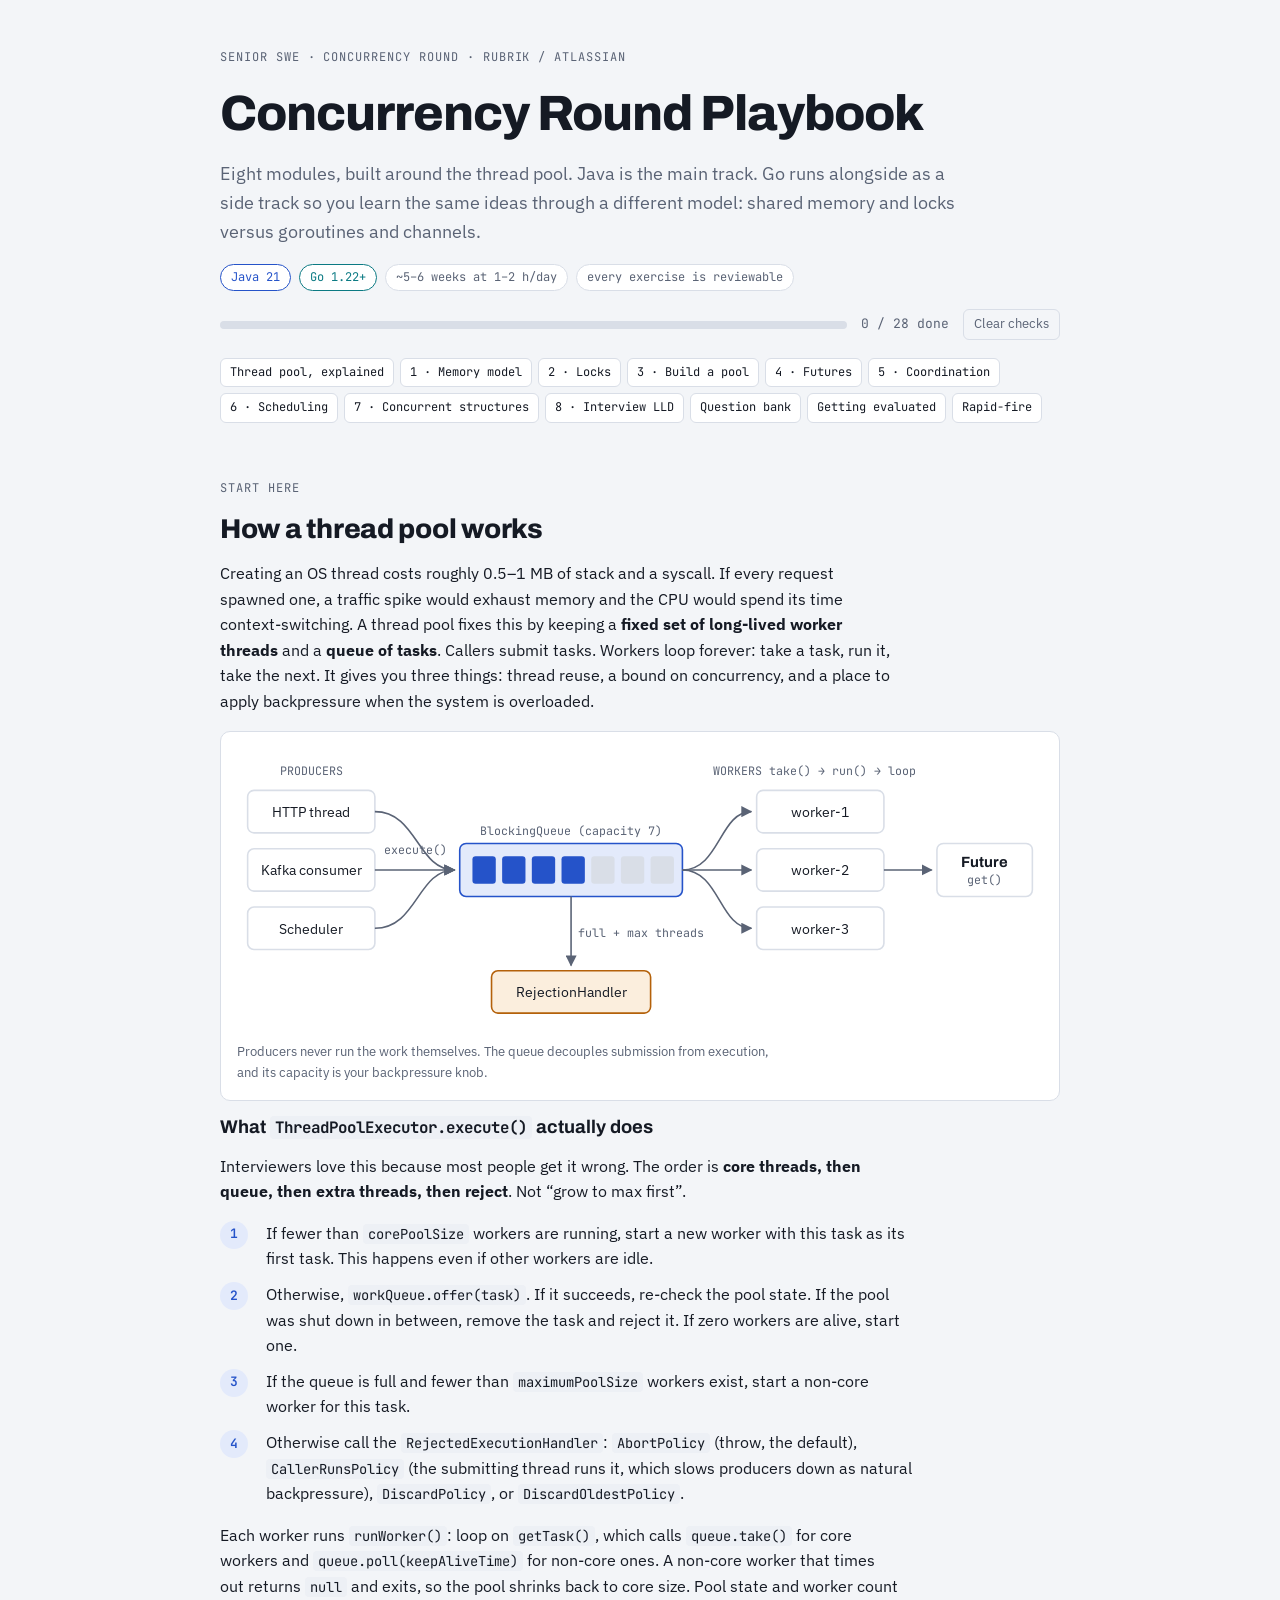
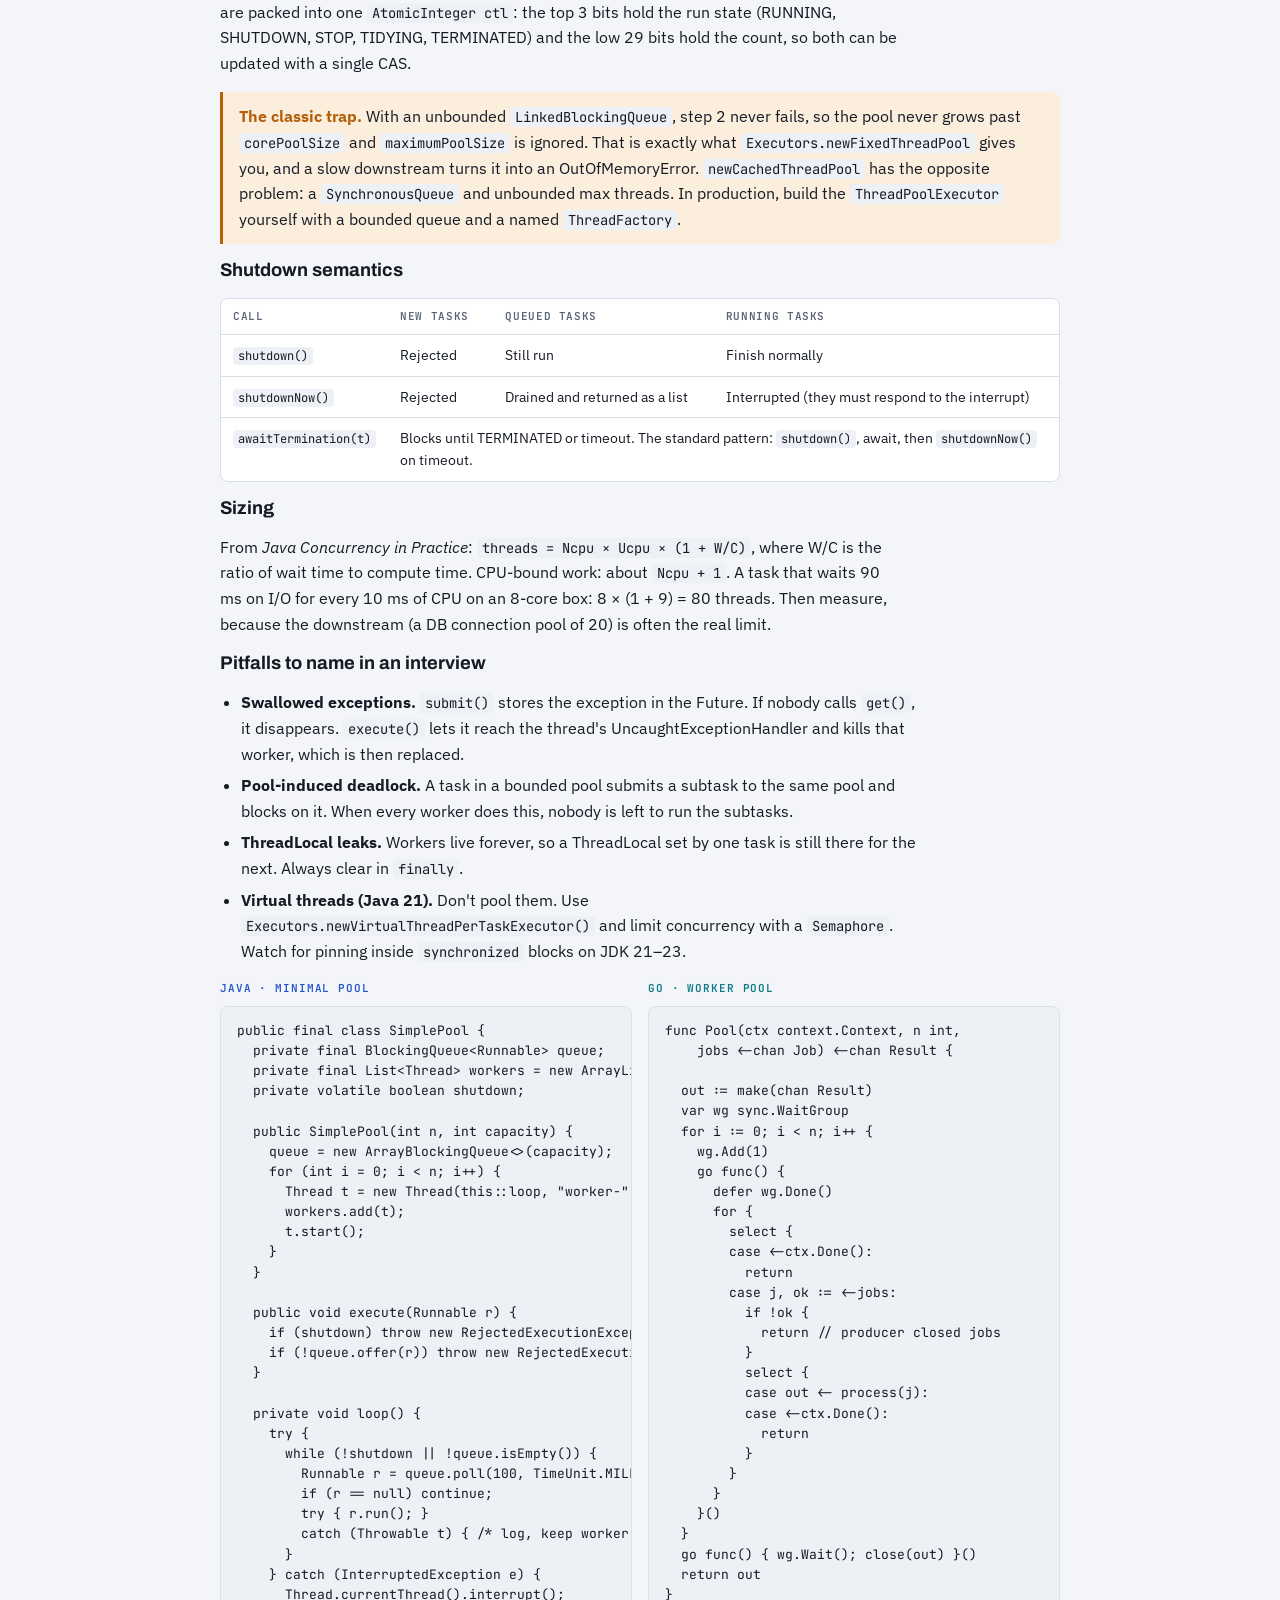
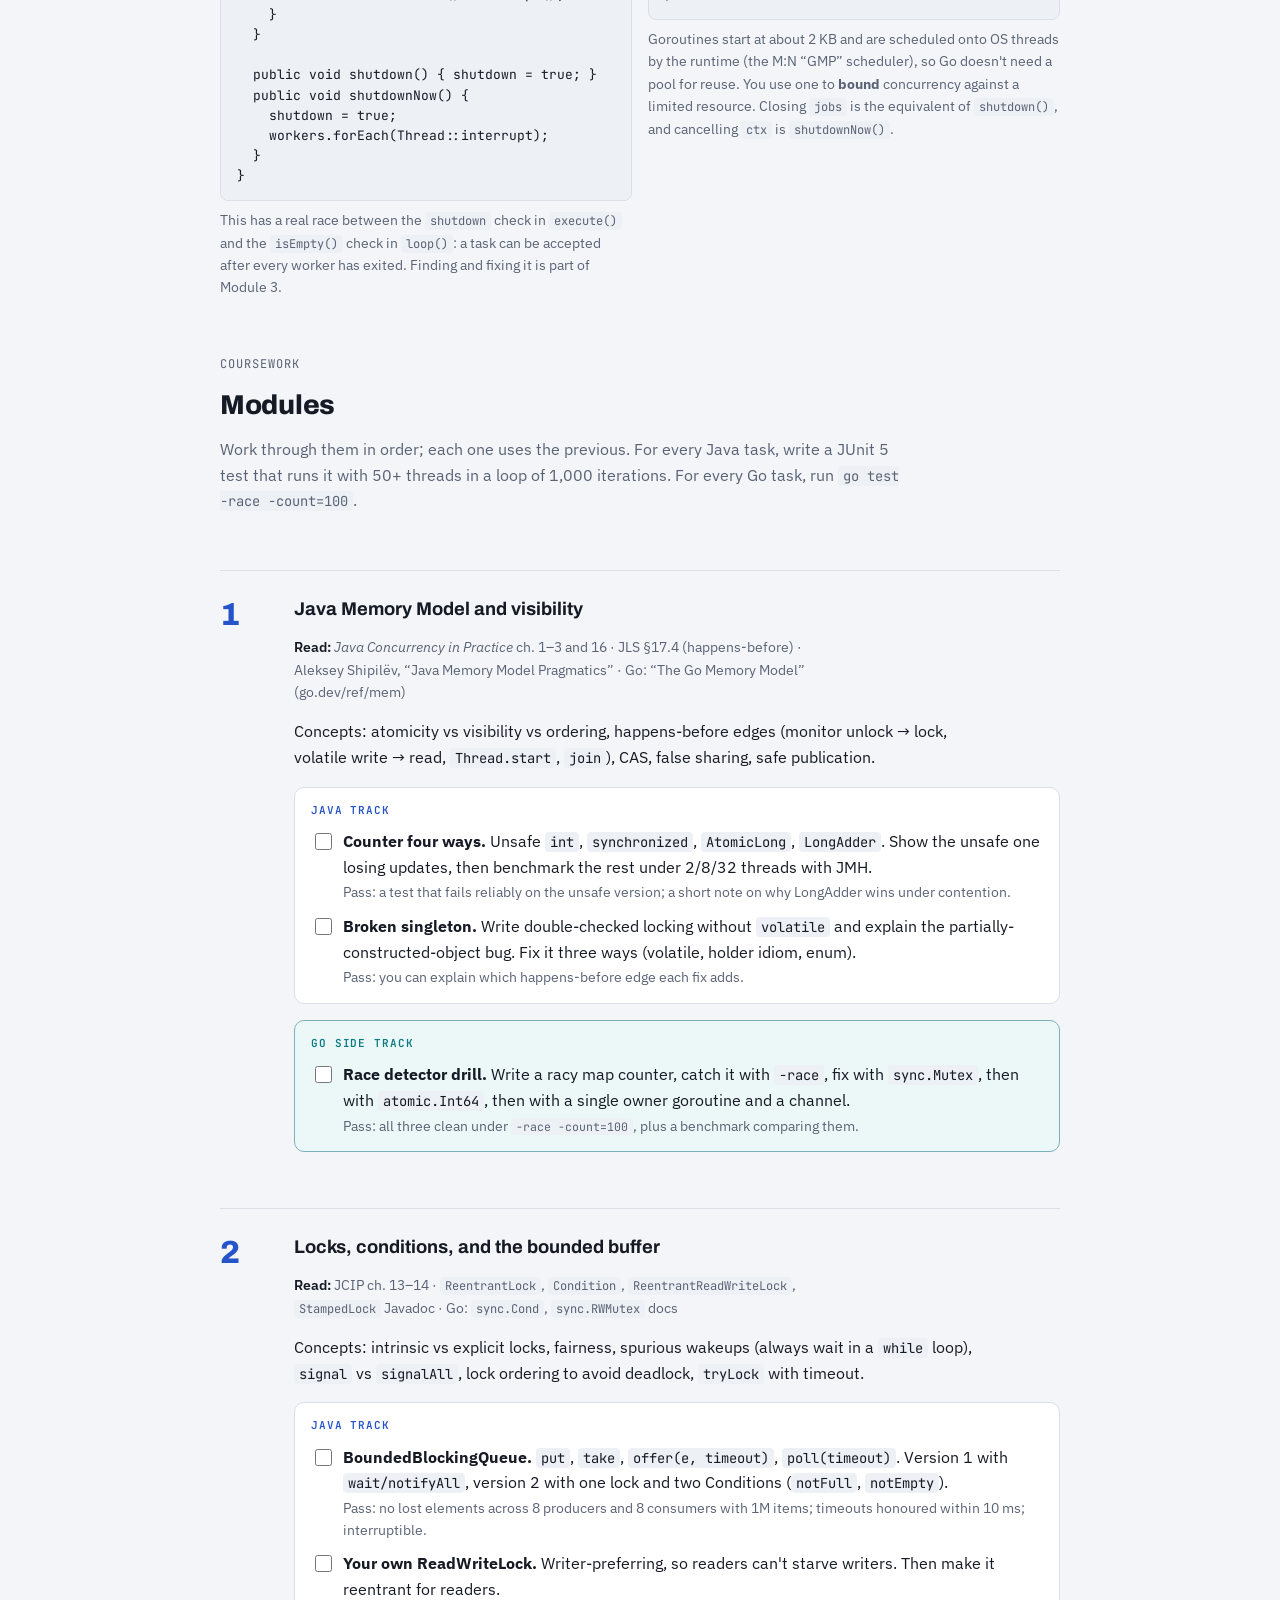
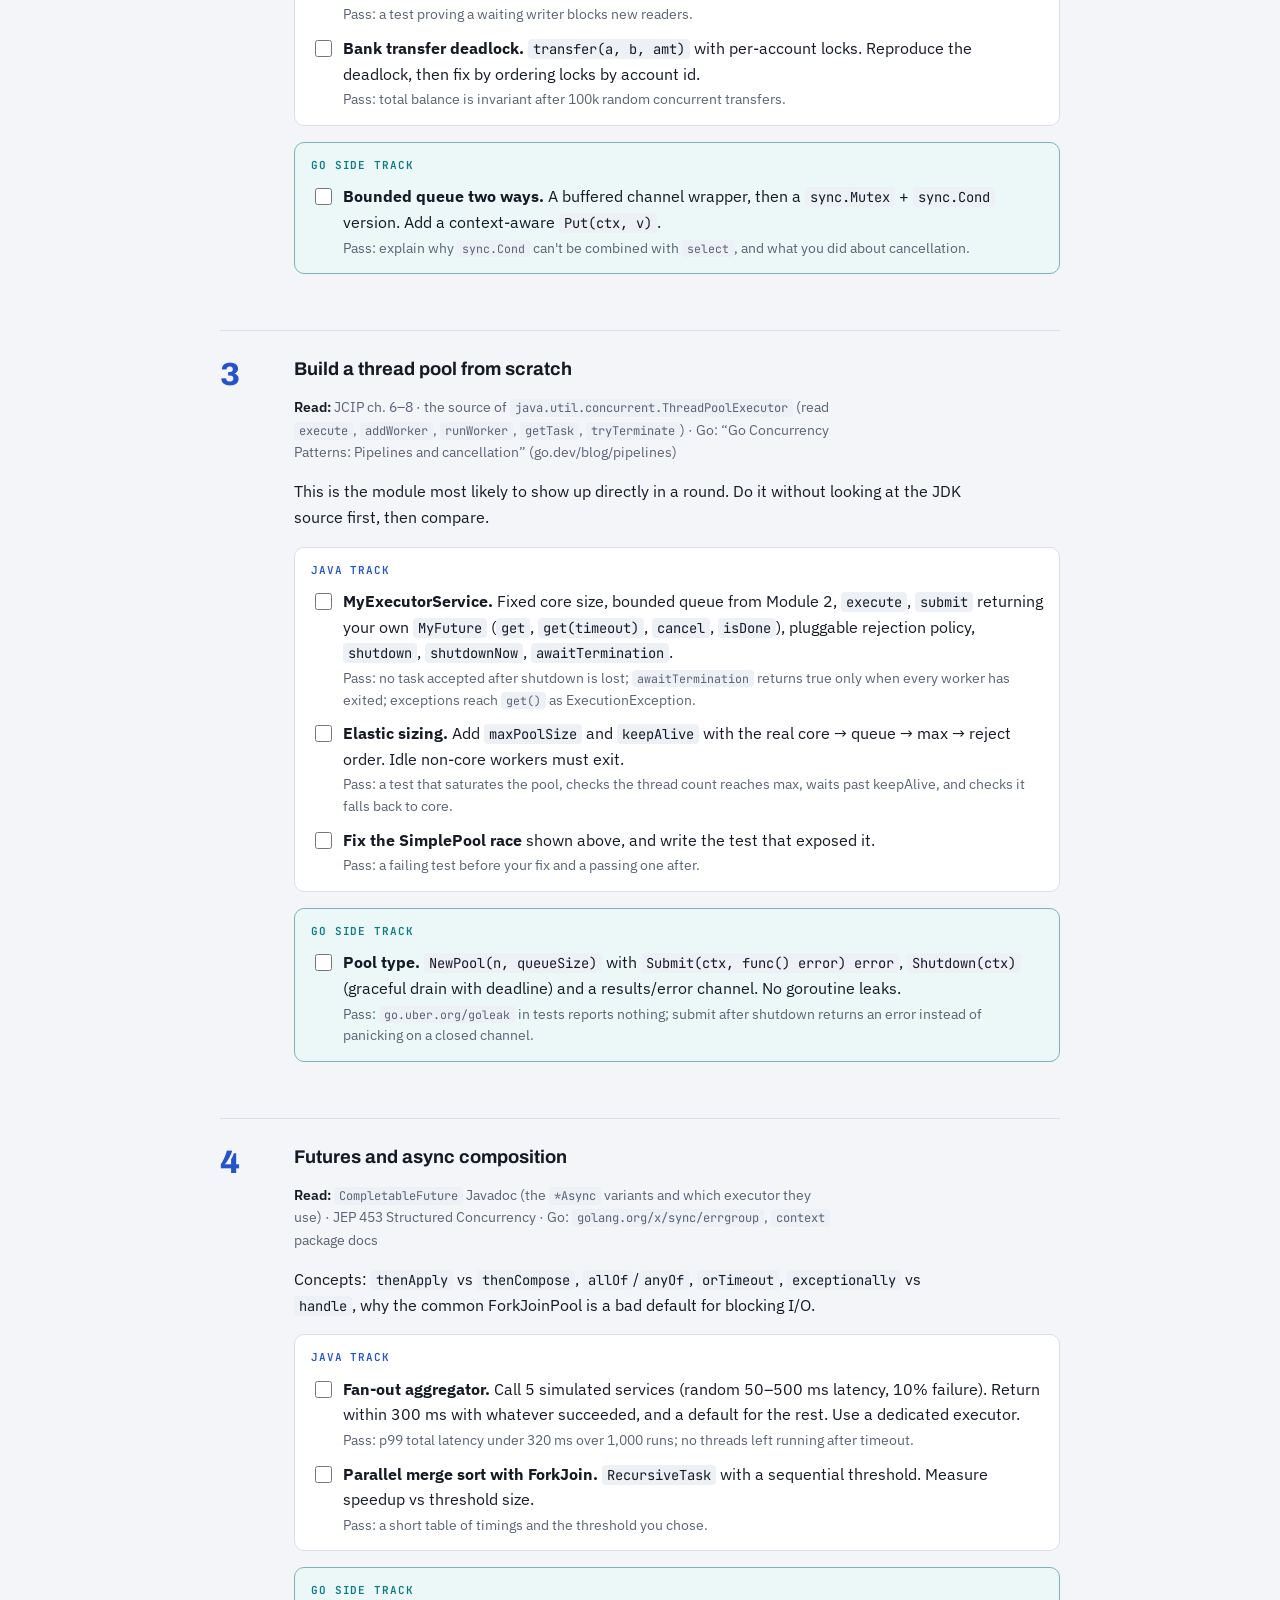
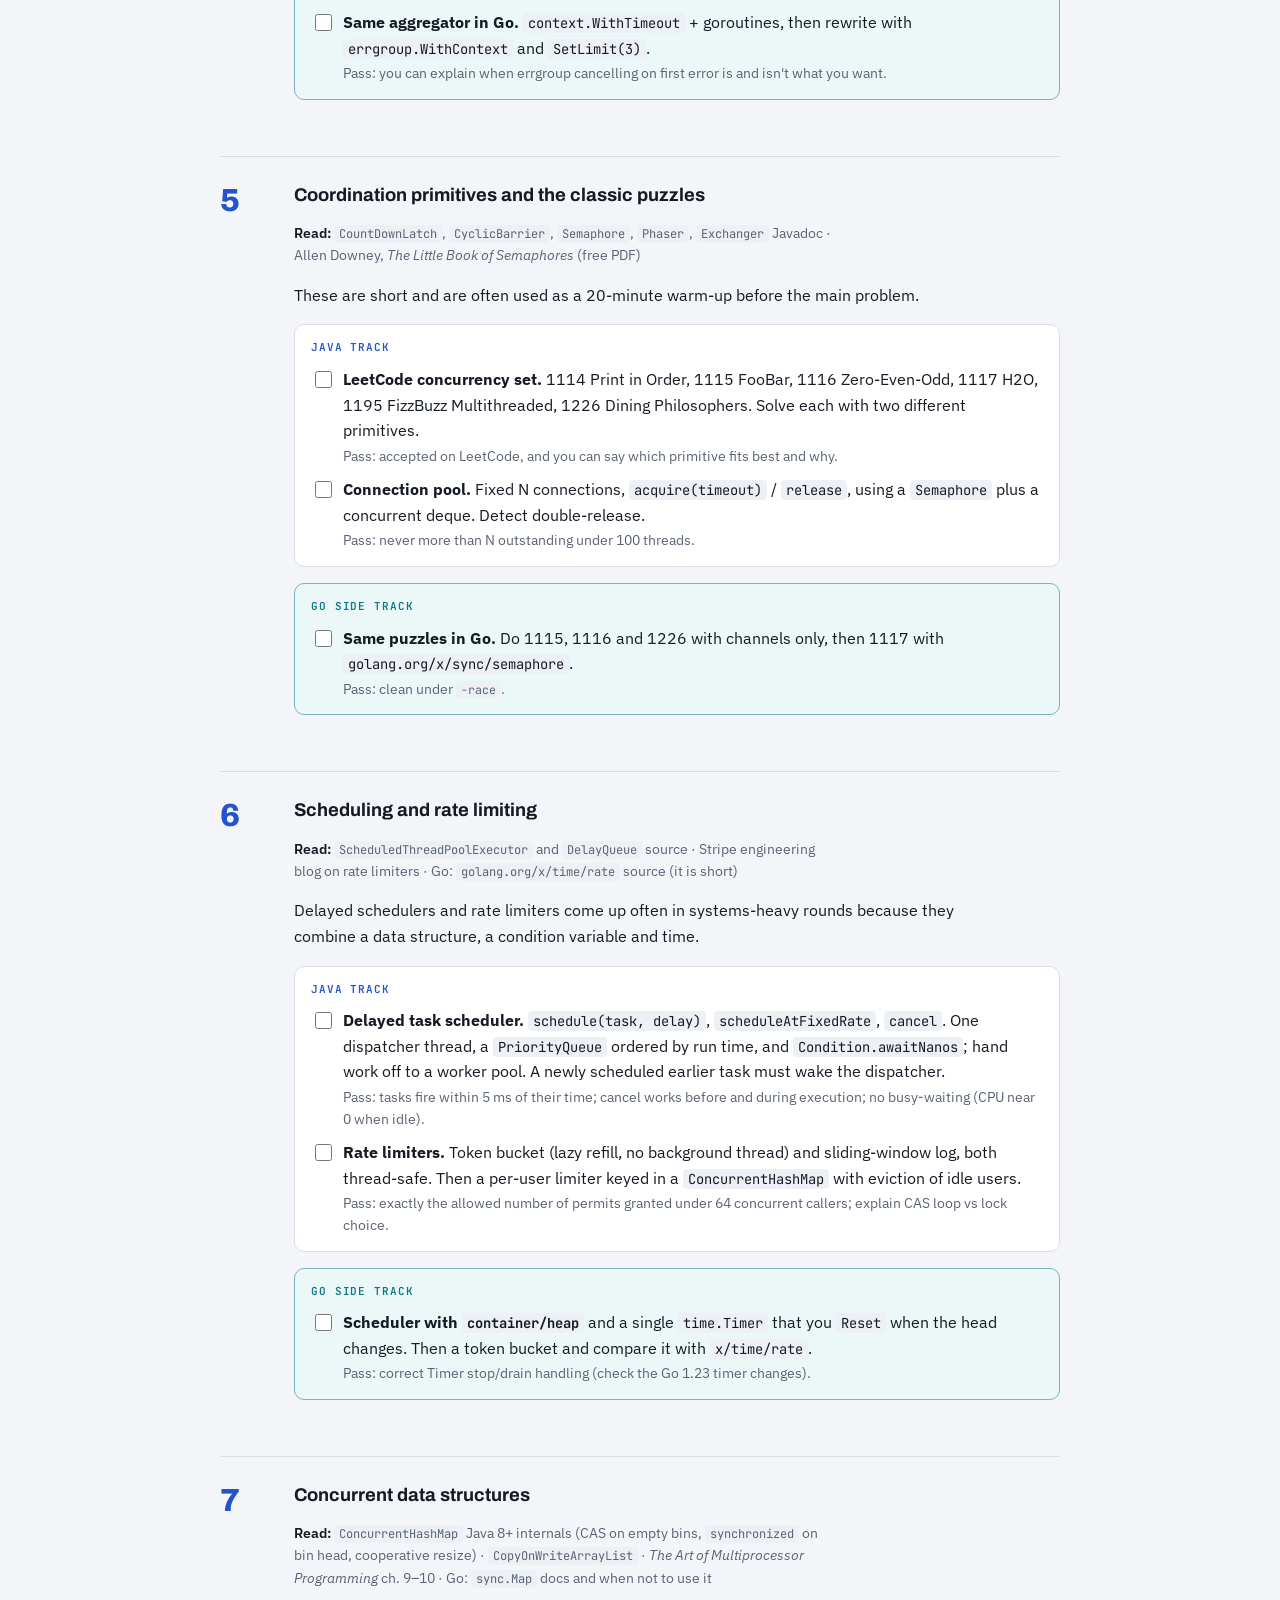
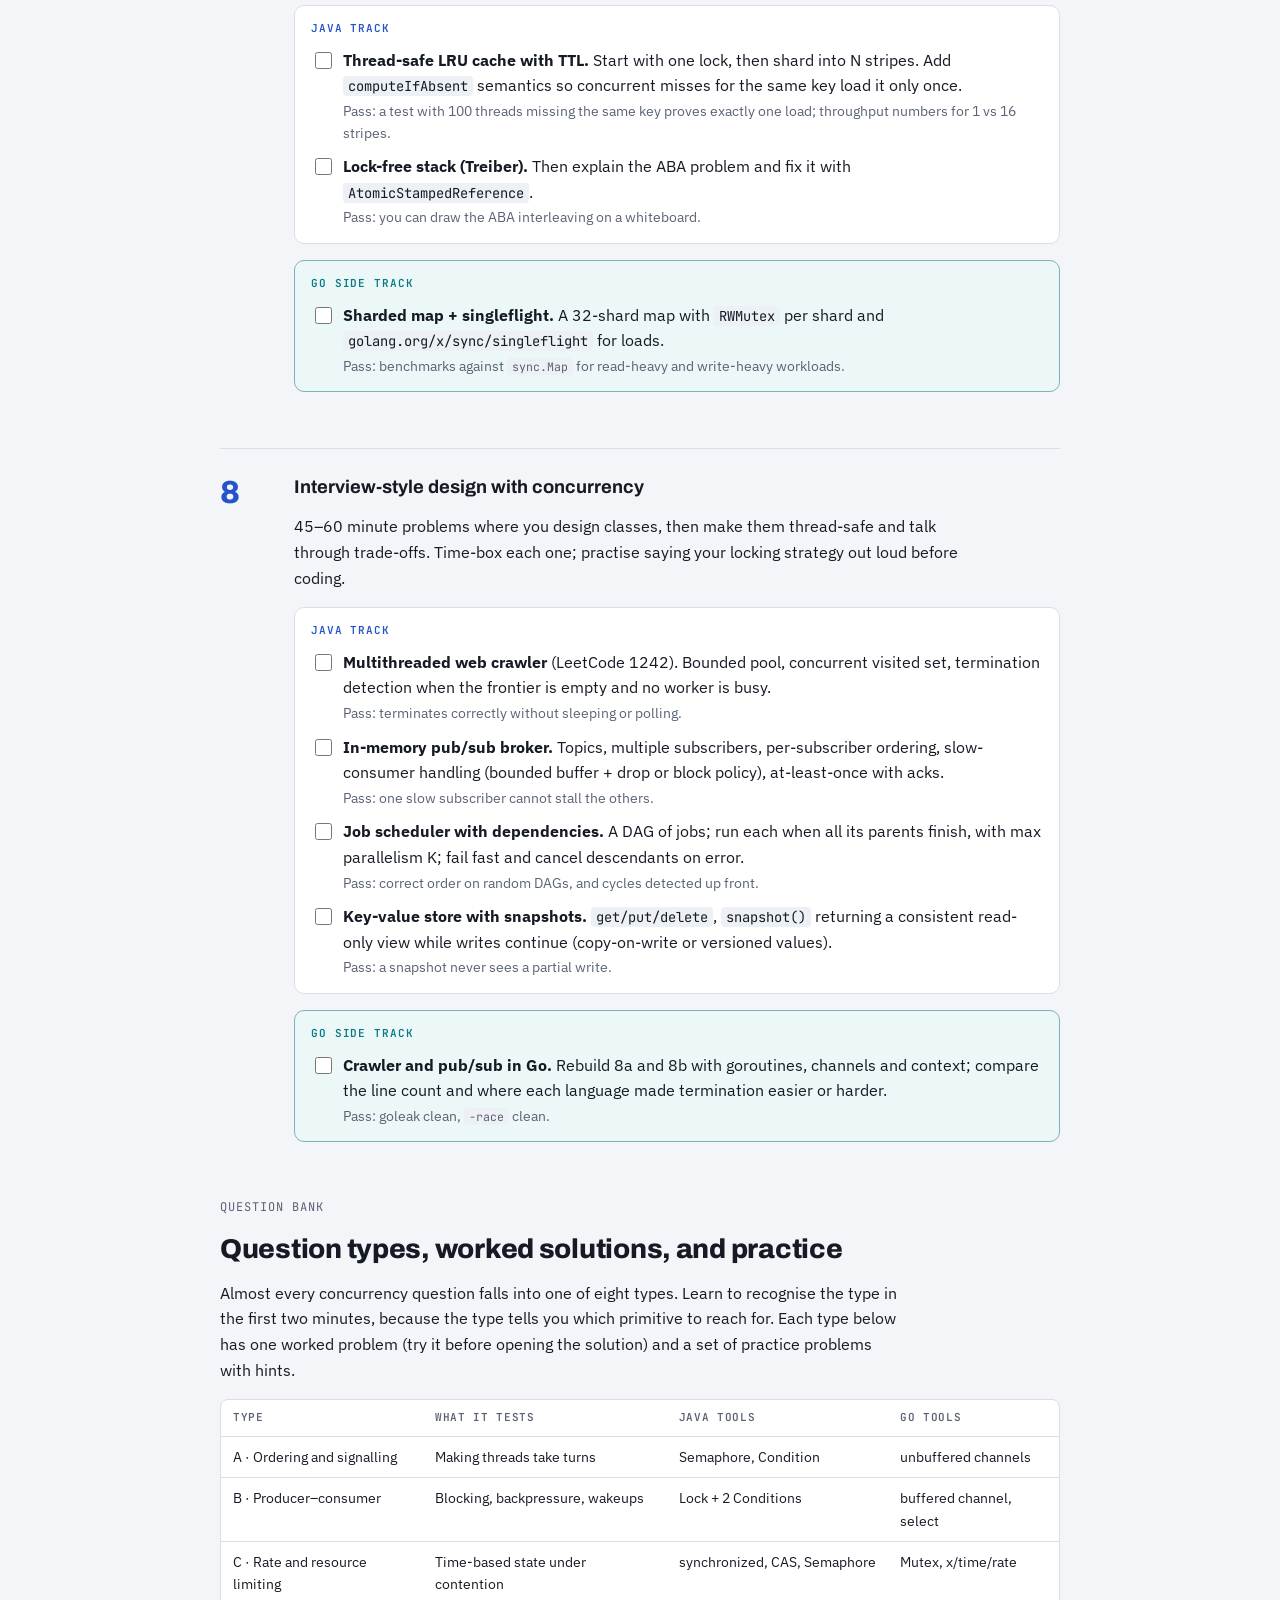
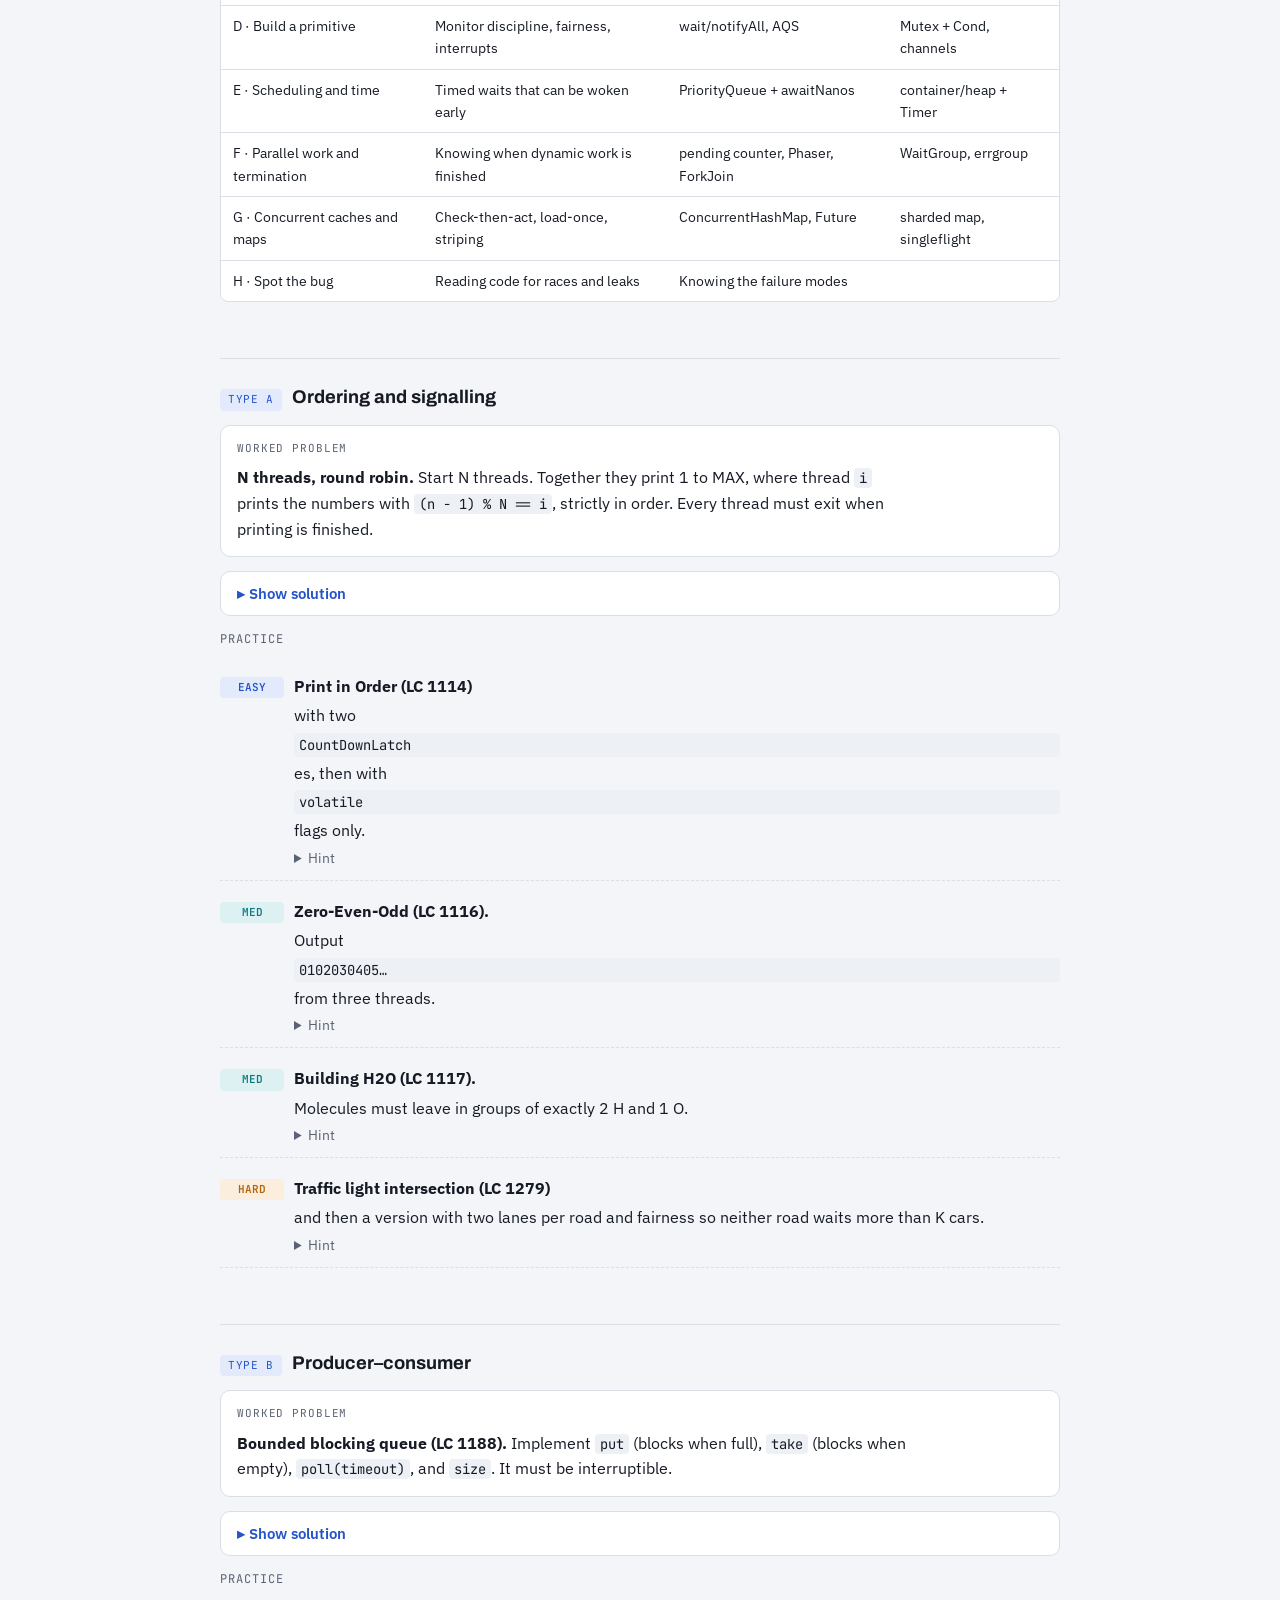
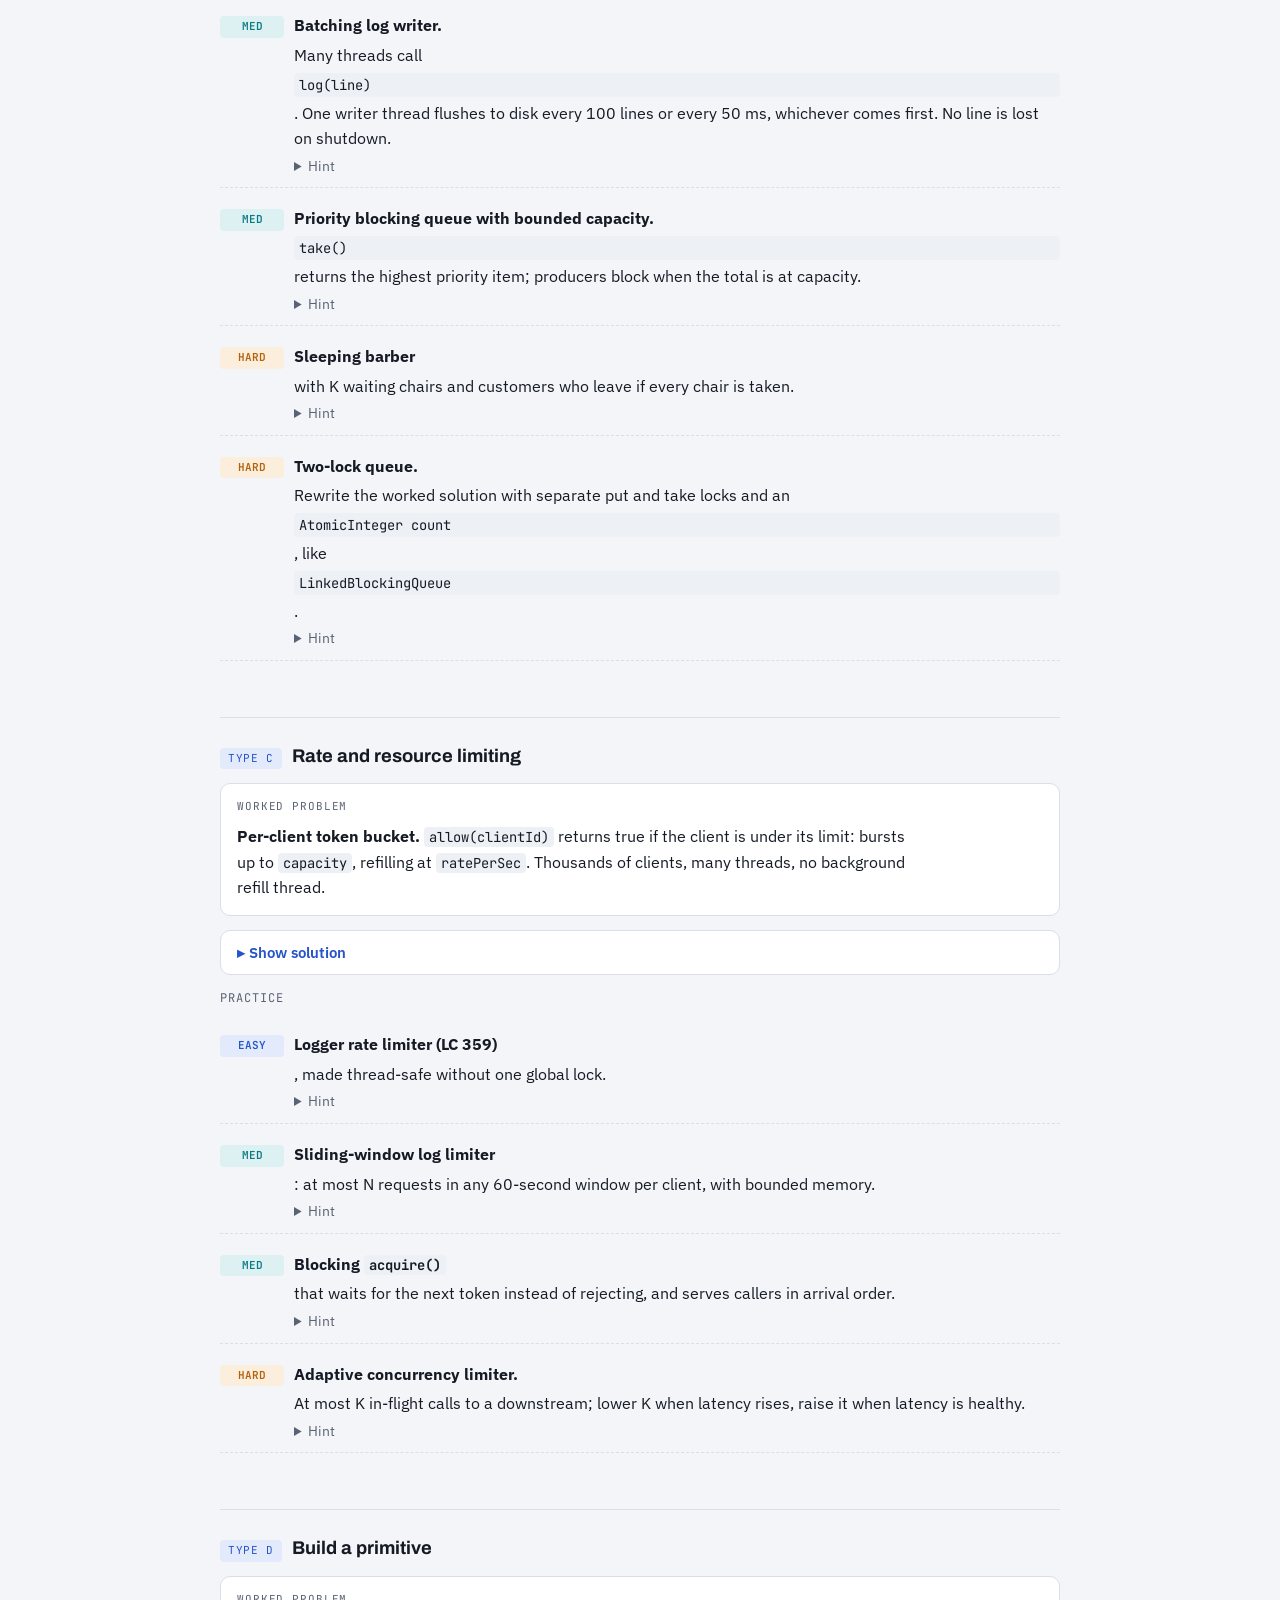
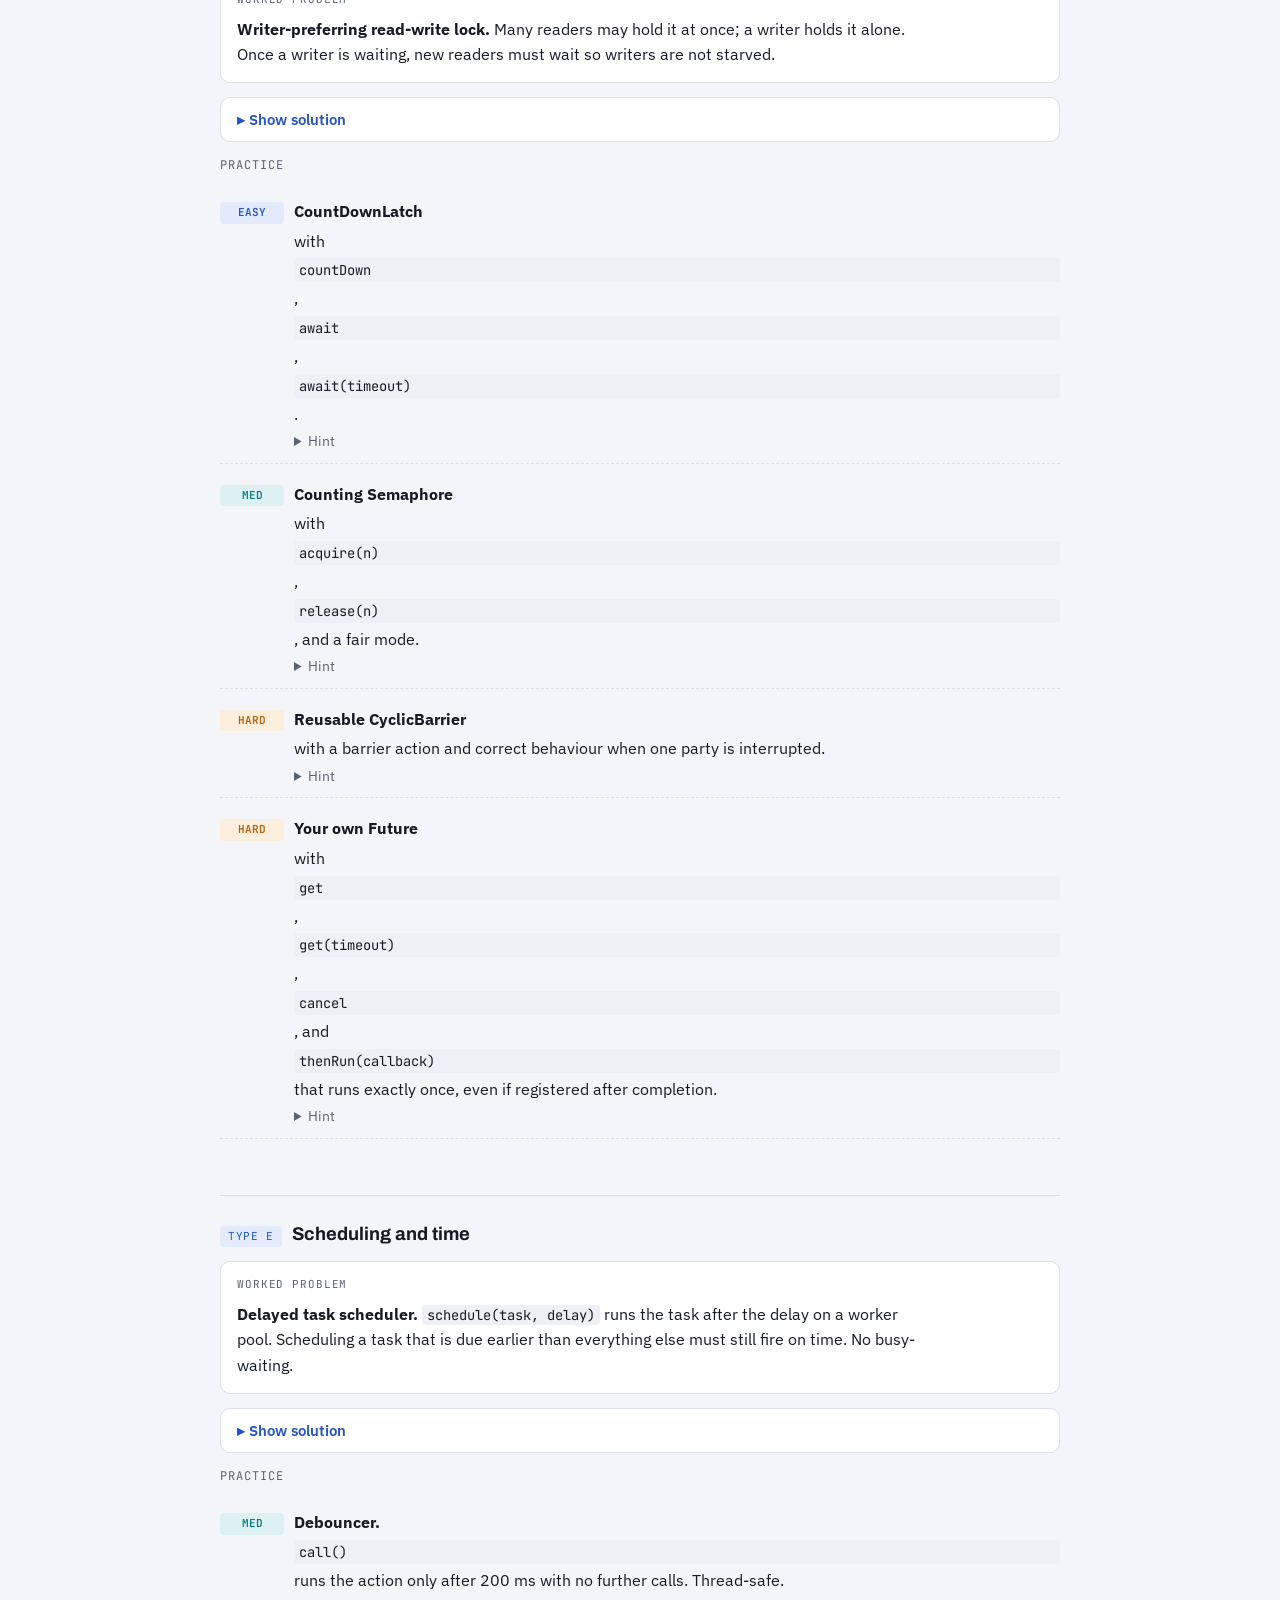
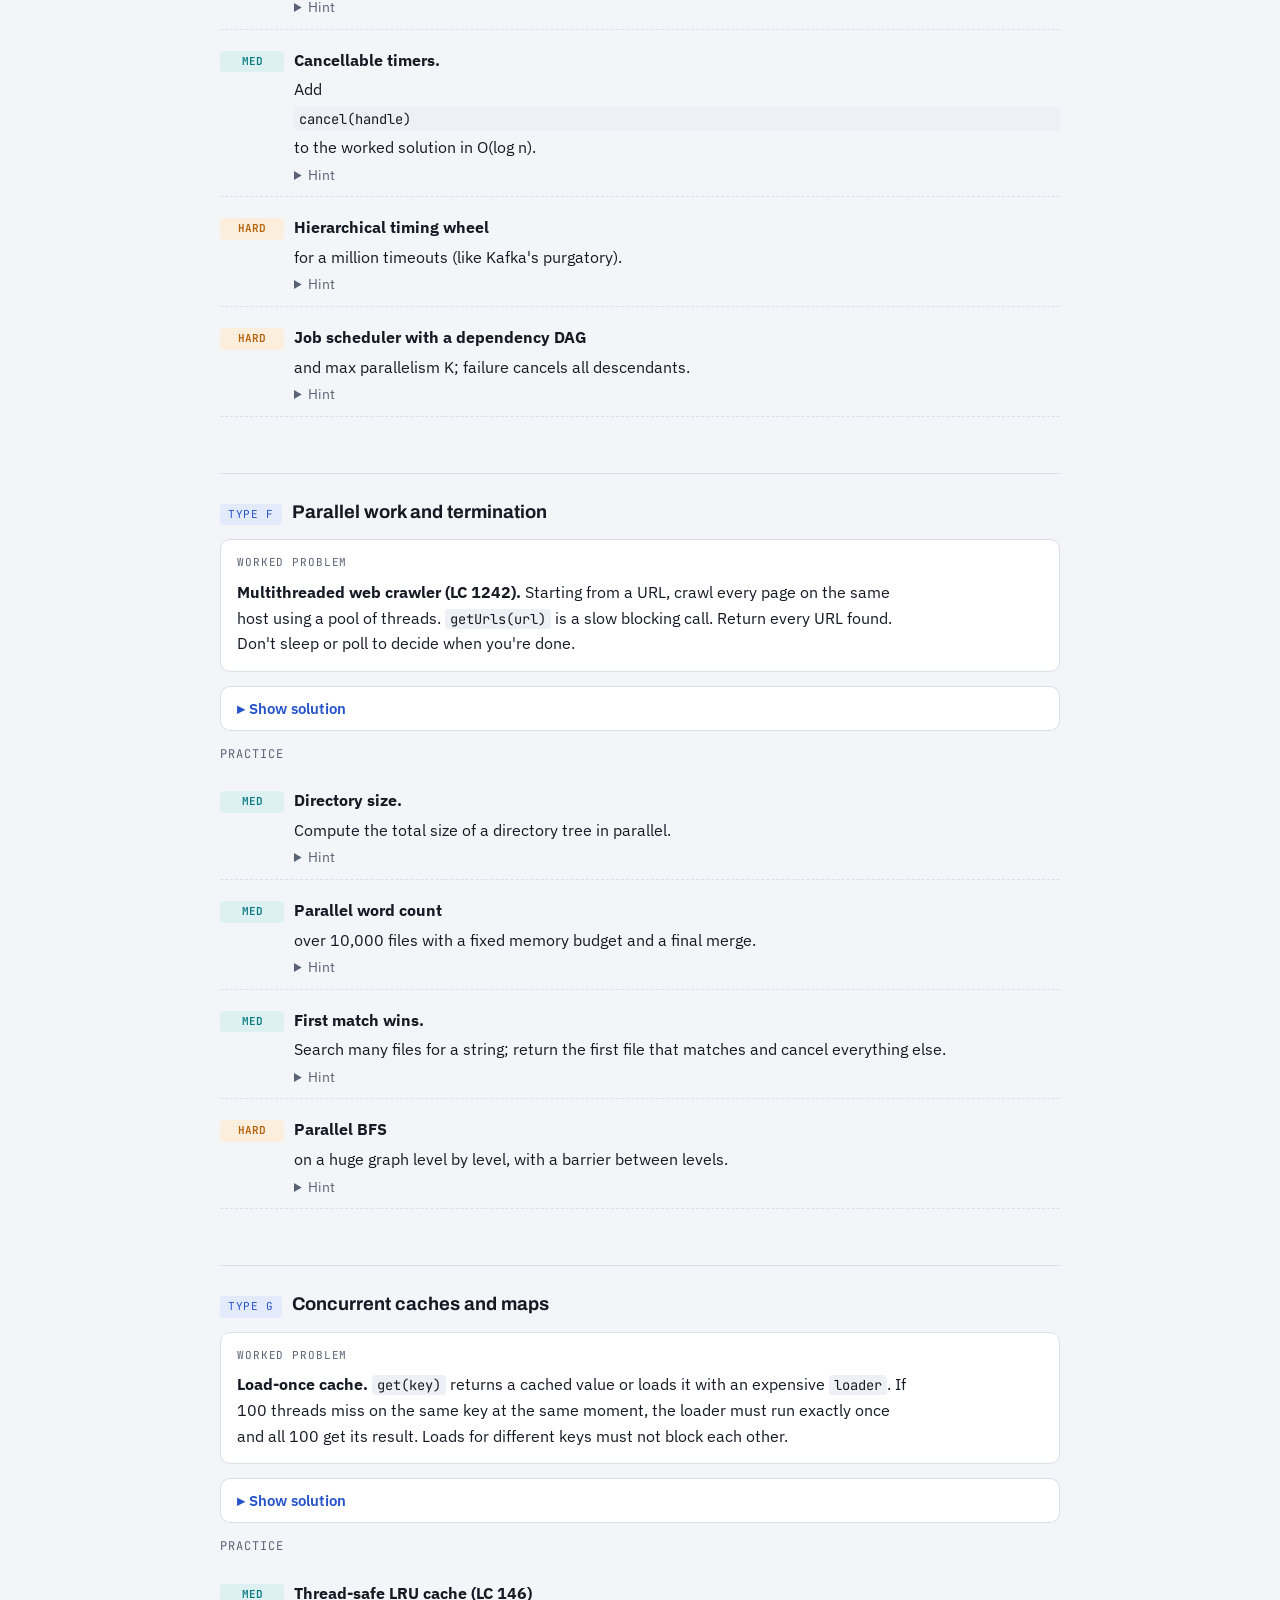
==== concurrency-prep/index.html @ 97e25df0 "Add concurrency interview prep course page Co-Authored-By: Claude Opus 5.5 <noreply@anthropic.com>" ====
<!doctype html>
<html lang="en">
<head>
<meta charset="utf-8">
<meta name="viewport" content="width=device-width, initial-scale=1, viewport-fit=cover">
<title>Concurrency Round Playbook</title>
<link rel="preconnect" href="https://fonts.googleapis.com">
<link rel="preconnect" href="https://fonts.gstatic.com" crossorigin>
<link rel="stylesheet" href="https://fonts.googleapis.com/css2?family=Archivo:wght@500;700;800&family=IBM+Plex+Sans:ital,wght@0,400;0,500;0,600;1,400&family=JetBrains+Mono:wght@400;600&display=swap">
<style>
/* Layout: a single reading column with a lane-style module index; each module is a "lane" like a worker thread, Java main track + Go side track */
:root {
  --bg: #F3F5F8;
  --surface: #FFFFFF;
  --fg: #151A24;
  --muted: #5A6375;
  --line: #D9DEE7;
  --accent: #2553C9;
  --accent-soft: #E3EAFB;
  --go: #0B7A83;
  --go-soft: #DDF1F2;
  --warn: #B4610A;
  --warn-soft: #FBEEDD;
  --code-bg: #EDF0F5;
  --f-display: "Archivo", "Helvetica Neue", Arial, sans-serif;
  --f-body: "IBM Plex Sans", -apple-system, "Segoe UI", sans-serif;
  --f-mono: "JetBrains Mono", ui-monospace, "SF Mono", Menlo, monospace;
}
@media (prefers-color-scheme: dark) {
  :root:not([data-theme="light"]) {
    --bg: #0F131B; --surface: #161C27; --fg: #E6EAF2; --muted: #98A2B6; --line: #283143;
    --accent: #7FA2FF; --accent-soft: #1C2742; --go: #4FC7CF; --go-soft: #12302F;
    --warn: #F0A956; --warn-soft: #33261A; --code-bg: #1B2230; color-scheme: dark;
  }
}
:root[data-theme="dark"] {
  --bg: #0F131B; --surface: #161C27; --fg: #E6EAF2; --muted: #98A2B6; --line: #283143;
  --accent: #7FA2FF; --accent-soft: #1C2742; --go: #4FC7CF; --go-soft: #12302F;
  --warn: #F0A956; --warn-soft: #33261A; --code-bg: #1B2230; color-scheme: dark;
}
* { box-sizing: border-box; }
body { margin: 0; }
body { background: var(--bg); color: var(--fg); font-family: var(--f-body); font-size: 16px; line-height: 1.6; }
.wrap { max-width: 880px; margin: 0 auto; padding-inline: 20px; padding-block: 48px 96px; display: flex; flex-direction: column; gap: 56px; }
h1, h2, h3 { font-family: var(--f-display); text-wrap: balance; line-height: 1.15; margin: 0; }
h1 { font-size: clamp(2.1rem, 5vw, 3.1rem); font-weight: 800; letter-spacing: -0.02em; }
h2 { font-size: 1.7rem; font-weight: 800; letter-spacing: -0.01em; }
h3 { font-size: 1.15rem; font-weight: 700; }
p { margin: 0; max-width: 68ch; }
a { color: var(--accent); }
code { font-family: var(--f-mono); font-size: 0.86em; background: var(--code-bg); padding: 1px 5px; border-radius: 4px; }
pre { font-family: var(--f-mono); font-size: 13px; line-height: 1.55; background: var(--code-bg); border: 1px solid var(--line); border-radius: 8px; padding: 14px 16px; margin: 0; overflow-x: auto; }
pre code { background: none; padding: 0; font-size: inherit; }
.eyebrow { font-family: var(--f-mono); font-size: 12px; letter-spacing: 0.08em; text-transform: uppercase; color: var(--muted); }
.stack { display: flex; flex-direction: column; gap: 16px; min-width: 0; }
.stack-sm { display: flex; flex-direction: column; gap: 8px; min-width: 0; }
.muted { color: var(--muted); }
ul, ol { margin: 0; padding-left: 1.3em; display: flex; flex-direction: column; gap: 6px; max-width: 70ch; }

/* hero */
.hero { display: flex; flex-direction: column; gap: 18px; }
.hero p.lede { font-size: 1.12rem; color: var(--muted); }
.meta-row { display: flex; flex-wrap: wrap; gap: 8px; }
.chip { font-family: var(--f-mono); font-size: 12px; padding: 3px 10px; border-radius: 999px; border: 1px solid var(--line); background: var(--surface); color: var(--muted); }
.chip.java { color: var(--accent); border-color: var(--accent); }
.chip.go { color: var(--go); border-color: var(--go); }

/* progress */
.progress { display: flex; align-items: center; gap: 14px; flex-wrap: wrap; }
.bar { flex: 1 1 220px; height: 8px; background: var(--line); border-radius: 99px; overflow: hidden; }
.bar > span { display: block; height: 100%; width: 0; background: var(--accent); transition: width .3s; }
.progress .count { font-family: var(--f-mono); font-size: 13px; font-variant-numeric: tabular-nums; color: var(--muted); }

/* diagram */
.figure { background: var(--surface); border: 1px solid var(--line); border-radius: 10px; padding: 16px; overflow-x: auto; }
.figure svg { display: block; min-width: 680px; width: 100%; height: auto; }
.figure .cap { font-size: 13px; color: var(--muted); margin-top: 8px; }
svg .box { fill: var(--surface); stroke: var(--line); stroke-width: 1.5; }
svg .box-acc { fill: var(--accent-soft); stroke: var(--accent); stroke-width: 1.5; }
svg .box-warn { fill: var(--warn-soft); stroke: var(--warn); stroke-width: 1.5; }
svg .slot { fill: var(--accent); }
svg .slot-empty { fill: var(--line); }
svg .t { fill: var(--fg); font-family: var(--f-body); font-size: 13px; }
svg .tb { fill: var(--fg); font-family: var(--f-display); font-weight: 700; font-size: 14px; }
svg .tm { fill: var(--muted); font-family: var(--f-mono); font-size: 11px; }
svg .arrow { stroke: var(--muted); stroke-width: 1.5; fill: none; }
svg .ah { fill: var(--muted); }

/* steps */
.steps { list-style: none; padding: 0; counter-reset: s; gap: 10px; }
.steps li { counter-increment: s; display: grid; grid-template-columns: 34px 1fr; gap: 12px; align-items: start; }
.steps li::before { content: counter(s); font-family: var(--f-mono); font-weight: 600; font-size: 13px; width: 28px; height: 28px; border-radius: 50%; display: grid; place-items: center; background: var(--accent-soft); color: var(--accent); }
.steps li > div { min-width: 0; }

.callout { border-left: 3px solid var(--warn); background: var(--warn-soft); padding: 12px 16px; border-radius: 0 8px 8px 0; }
.callout strong { color: var(--warn); }

/* tables */
.tbl { overflow-x: auto; border: 1px solid var(--line); border-radius: 8px; background: var(--surface); }
table { border-collapse: collapse; width: 100%; font-size: 14px; }
th, td { text-align: left; padding: 9px 12px; border-bottom: 1px solid var(--line); vertical-align: top; }
th { font-family: var(--f-mono); font-size: 11px; letter-spacing: .06em; text-transform: uppercase; color: var(--muted); font-weight: 600; }
tr:last-child td { border-bottom: none; }

.twocol { display: grid; grid-template-columns: 1fr 1fr; gap: 16px; }
.twocol > * { min-width: 0; }
@media (max-width: 720px) { .twocol { grid-template-columns: 1fr; } }
.lang { font-family: var(--f-mono); font-size: 11px; letter-spacing: .08em; text-transform: uppercase; font-weight: 600; }
.lang.java { color: var(--accent); } .lang.go { color: var(--go); }

/* modules */
.toc { display: flex; flex-wrap: wrap; gap: 6px; }
.toc a { font-family: var(--f-mono); font-size: 12px; text-decoration: none; color: var(--fg); background: var(--surface); border: 1px solid var(--line); border-radius: 6px; padding: 4px 9px; }
.toc a:hover, .toc a:focus-visible { border-color: var(--accent); color: var(--accent); outline: none; }
.module { display: grid; grid-template-columns: 56px 1fr; gap: 18px; padding-top: 28px; border-top: 1px solid var(--line); }
.module > .num { font-family: var(--f-display); font-weight: 800; font-size: 2rem; color: var(--accent); line-height: 1; }
.module > .body { min-width: 0; display: flex; flex-direction: column; gap: 16px; }
@media (max-width: 560px) { .module { grid-template-columns: 1fr; gap: 6px; } }
.track { border: 1px solid var(--line); border-radius: 10px; background: var(--surface); padding: 14px 16px; display: flex; flex-direction: column; gap: 10px; }
.track.go { border-color: color-mix(in srgb, var(--go) 45%, var(--line)); background: color-mix(in srgb, var(--go-soft) 55%, var(--surface)); }
.task { display: grid; grid-template-columns: 22px 1fr; gap: 10px; align-items: start; }
.task input { width: 17px; height: 17px; margin-top: 4px; accent-color: var(--accent); cursor: pointer; }
.track.go .task input { accent-color: var(--go); }
.task label { cursor: pointer; }
.task .accept { display: block; font-size: 13.5px; color: var(--muted); margin-top: 2px; }
.task.done label > b { text-decoration: line-through; text-decoration-color: var(--muted); }
.read { font-size: 14px; color: var(--muted); }
.read b { color: var(--fg); font-weight: 600; }

.qa { display: grid; grid-template-columns: 1fr 1fr; gap: 10px 20px; }
.qa > div { min-width: 0; font-size: 14.5px; padding: 10px 0; border-bottom: 1px dashed var(--line); }
@media (max-width: 720px) { .qa { grid-template-columns: 1fr; } }

/* question bank */
.qtype { display: flex; flex-direction: column; gap: 14px; padding-top: 28px; border-top: 1px solid var(--line); }
.qhead { display: flex; flex-wrap: wrap; align-items: baseline; gap: 10px; }
.tag { font-family: var(--f-mono); font-size: 11px; letter-spacing: .06em; text-transform: uppercase; color: var(--accent); background: var(--accent-soft); padding: 2px 8px; border-radius: 4px; }
.prompt { background: var(--surface); border: 1px solid var(--line); border-radius: 10px; padding: 14px 16px; display: flex; flex-direction: column; gap: 8px; }
.prompt .lbl { font-family: var(--f-mono); font-size: 11px; letter-spacing: .08em; text-transform: uppercase; color: var(--muted); }
details.sol { border: 1px solid var(--line); border-radius: 10px; background: var(--surface); }
details.sol > summary { cursor: pointer; padding: 10px 16px; font-weight: 600; font-size: 14.5px; color: var(--accent); list-style: none; }
details.sol > summary::-webkit-details-marker { display: none; }
details.sol > summary::before { content: "▸ "; }
details.sol[open] > summary::before { content: "▾ "; }
details.sol > summary:focus-visible { outline: 2px solid var(--accent); outline-offset: 2px; border-radius: 10px; }
details.sol > .inner { padding: 0 16px 16px; display: flex; flex-direction: column; gap: 12px; min-width: 0; }
.practice { list-style: none; padding: 0; gap: 8px; max-width: none; }
.practice li { display: grid; grid-template-columns: 64px 1fr; gap: 10px; align-items: start; padding: 10px 0; border-bottom: 1px dashed var(--line); }
.practice li > div { min-width: 0; display: flex; flex-direction: column; gap: 4px; }
.lvl { font-family: var(--f-mono); font-size: 11px; font-weight: 600; text-align: center; padding: 2px 0; border-radius: 4px; margin-top: 3px; }
.lvl.m { color: var(--go); background: var(--go-soft); }
.lvl.h { color: var(--warn); background: var(--warn-soft); }
.lvl.e { color: var(--accent); background: var(--accent-soft); }
.practice details summary { cursor: pointer; font-size: 13.5px; color: var(--muted); }
.practice details p { font-size: 13.5px; color: var(--muted); margin-top: 4px; }
.bug { display: flex; flex-direction: column; gap: 8px; }

button.reset { font: inherit; font-size: 13px; background: none; border: 1px solid var(--line); color: var(--muted); border-radius: 6px; padding: 4px 10px; cursor: pointer; }
button.reset:focus-visible { outline: 2px solid var(--accent); outline-offset: 2px; }
@media (prefers-reduced-motion: reduce) { .bar > span { transition: none; } }
</style>
</head>
<body>

<div class="wrap">

<header class="hero">
  <span class="eyebrow">Senior SWE · Concurrency round · Rubrik / Atlassian</span>
  <h1>Concurrency Round Playbook</h1>
  <p class="lede">Eight modules, built around the thread pool. Java is the main track. Go runs alongside as a side track so you learn the same ideas through a different model: shared memory and locks versus goroutines and channels.</p>
  <div class="meta-row">
    <span class="chip java">Java 21</span><span class="chip go">Go 1.22+</span><span class="chip">~5–6 weeks at 1–2 h/day</span><span class="chip">every exercise is reviewable</span>
  </div>
  <div class="progress">
    <div class="bar" aria-hidden="true"><span id="bar"></span></div>
    <span class="count" id="count">0 / 0 done</span>
    <button class="reset" id="reset" type="button">Clear checks</button>
  </div>
  <nav class="toc" aria-label="Sections">
    <a href="#pool">Thread pool, explained</a>
    <a href="#m1">1 · Memory model</a><a href="#m2">2 · Locks</a><a href="#m3">3 · Build a pool</a>
    <a href="#m4">4 · Futures</a><a href="#m5">5 · Coordination</a><a href="#m6">6 · Scheduling</a>
    <a href="#m7">7 · Concurrent structures</a><a href="#m8">8 · Interview LLD</a>
    <a href="#bank">Question bank</a><a href="#eval">Getting evaluated</a><a href="#qa">Rapid-fire</a>
  </nav>
</header>

<!-- ============ THREAD POOL ============ -->
<section id="pool" class="stack">
  <span class="eyebrow">Start here</span>
  <h2>How a thread pool works</h2>
  <p>Creating an OS thread costs roughly 0.5–1 MB of stack and a syscall. If every request spawned one, a traffic spike would exhaust memory and the CPU would spend its time context-switching. A thread pool fixes this by keeping a <b>fixed set of long-lived worker threads</b> and a <b>queue of tasks</b>. Callers submit tasks. Workers loop forever: take a task, run it, take the next. It gives you three things: thread reuse, a bound on concurrency, and a place to apply backpressure when the system is overloaded.</p>

  <div class="figure">
    <svg viewBox="0 0 760 270" role="img" aria-label="Producers submit tasks to a bounded queue; worker threads take tasks and complete futures; overflow goes to a rejection handler">
      <defs><marker id="ah" viewBox="0 0 10 10" refX="9" refY="5" markerWidth="7" markerHeight="7" orient="auto"><path class="ah" d="M0,0 L10,5 L0,10 z"/></marker></defs>
      <!-- producers -->
      <rect class="box" x="10" y="40" width="120" height="40" rx="6"/><text class="t" x="70" y="65" text-anchor="middle">HTTP thread</text>
      <rect class="box" x="10" y="95" width="120" height="40" rx="6"/><text class="t" x="70" y="120" text-anchor="middle">Kafka consumer</text>
      <rect class="box" x="10" y="150" width="120" height="40" rx="6"/><text class="t" x="70" y="175" text-anchor="middle">Scheduler</text>
      <text class="tm" x="70" y="25" text-anchor="middle">PRODUCERS</text>
      <path class="arrow" d="M130 60 C170 60,170 115,205 115" marker-end="url(#ah)"/>
      <path class="arrow" d="M130 115 L205 115" marker-end="url(#ah)"/>
      <path class="arrow" d="M130 170 C170 170,170 115,205 115" marker-end="url(#ah)"/>
      <text class="tm" x="168" y="100" text-anchor="middle">execute()</text>
      <!-- queue -->
      <rect class="box-acc" x="210" y="90" width="210" height="50" rx="6"/>
      <rect class="slot" x="222" y="102" width="22" height="26" rx="3"/><rect class="slot" x="250" y="102" width="22" height="26" rx="3"/><rect class="slot" x="278" y="102" width="22" height="26" rx="3"/><rect class="slot" x="306" y="102" width="22" height="26" rx="3"/>
      <rect class="slot-empty" x="334" y="102" width="22" height="26" rx="3"/><rect class="slot-empty" x="362" y="102" width="22" height="26" rx="3"/><rect class="slot-empty" x="390" y="102" width="22" height="26" rx="3"/>
      <text class="tm" x="315" y="82" text-anchor="middle">BlockingQueue (capacity 7)</text>
      <!-- reject -->
      <path class="arrow" d="M315 140 L315 205" marker-end="url(#ah)"/>
      <text class="tm" x="322" y="178">full + max threads</text>
      <rect class="box-warn" x="240" y="210" width="150" height="40" rx="6"/><text class="t" x="315" y="235" text-anchor="middle">RejectionHandler</text>
      <!-- workers -->
      <text class="tm" x="545" y="25" text-anchor="middle">WORKERS  take() → run() → loop</text>
      <path class="arrow" d="M420 115 C455 115,455 60,485 60" marker-end="url(#ah)"/>
      <path class="arrow" d="M420 115 L485 115" marker-end="url(#ah)"/>
      <path class="arrow" d="M420 115 C455 115,455 170,485 170" marker-end="url(#ah)"/>
      <rect class="box" x="490" y="40" width="120" height="40" rx="6"/><text class="t" x="550" y="65" text-anchor="middle">worker-1</text>
      <rect class="box" x="490" y="95" width="120" height="40" rx="6"/><text class="t" x="550" y="120" text-anchor="middle">worker-2</text>
      <rect class="box" x="490" y="150" width="120" height="40" rx="6"/><text class="t" x="550" y="175" text-anchor="middle">worker-3</text>
      <!-- futures -->
      <path class="arrow" d="M610 115 L655 115" marker-end="url(#ah)"/>
      <rect class="box" x="660" y="90" width="90" height="50" rx="6"/><text class="tb" x="705" y="112" text-anchor="middle">Future</text><text class="tm" x="705" y="128" text-anchor="middle">get()</text>
    </svg>
    <p class="cap">Producers never run the work themselves. The queue decouples submission from execution, and its capacity is your backpressure knob.</p>
  </div>

  <h3>What <code>ThreadPoolExecutor.execute()</code> actually does</h3>
  <p>Interviewers love this because most people get it wrong. The order is <b>core threads, then queue, then extra threads, then reject</b>. Not “grow to max first”.</p>
  <ol class="steps">
    <li><div>If fewer than <code>corePoolSize</code> workers are running, start a new worker with this task as its first task. This happens even if other workers are idle.</div></li>
    <li><div>Otherwise, <code>workQueue.offer(task)</code>. If it succeeds, re-check the pool state. If the pool was shut down in between, remove the task and reject it. If zero workers are alive, start one.</div></li>
    <li><div>If the queue is full and fewer than <code>maximumPoolSize</code> workers exist, start a non-core worker for this task.</div></li>
    <li><div>Otherwise call the <code>RejectedExecutionHandler</code>: <code>AbortPolicy</code> (throw, the default), <code>CallerRunsPolicy</code> (the submitting thread runs it, which slows producers down as natural backpressure), <code>DiscardPolicy</code>, or <code>DiscardOldestPolicy</code>.</div></li>
  </ol>
  <p>Each worker runs <code>runWorker()</code>: loop on <code>getTask()</code>, which calls <code>queue.take()</code> for core workers and <code>queue.poll(keepAliveTime)</code> for non-core ones. A non-core worker that times out returns <code>null</code> and exits, so the pool shrinks back to core size. Pool state and worker count are packed into one <code>AtomicInteger ctl</code>: the top 3 bits hold the run state (RUNNING, SHUTDOWN, STOP, TIDYING, TERMINATED) and the low 29 bits hold the count, so both can be updated with a single CAS.</p>

  <div class="callout"><strong>The classic trap.</strong> With an unbounded <code>LinkedBlockingQueue</code>, step 2 never fails, so the pool never grows past <code>corePoolSize</code> and <code>maximumPoolSize</code> is ignored. That is exactly what <code>Executors.newFixedThreadPool</code> gives you, and a slow downstream turns it into an OutOfMemoryError. <code>newCachedThreadPool</code> has the opposite problem: a <code>SynchronousQueue</code> and unbounded max threads. In production, build the <code>ThreadPoolExecutor</code> yourself with a bounded queue and a named <code>ThreadFactory</code>.</div>

  <h3>Shutdown semantics</h3>
  <div class="tbl"><table>
    <thead><tr><th>Call</th><th>New tasks</th><th>Queued tasks</th><th>Running tasks</th></tr></thead>
    <tbody>
      <tr><td><code>shutdown()</code></td><td>Rejected</td><td>Still run</td><td>Finish normally</td></tr>
      <tr><td><code>shutdownNow()</code></td><td>Rejected</td><td>Drained and returned as a list</td><td>Interrupted (they must respond to the interrupt)</td></tr>
      <tr><td><code>awaitTermination(t)</code></td><td colspan="3">Blocks until TERMINATED or timeout. The standard pattern: <code>shutdown()</code>, await, then <code>shutdownNow()</code> on timeout.</td></tr>
    </tbody>
  </table></div>

  <h3>Sizing</h3>
  <p>From <i>Java Concurrency in Practice</i>: <code>threads = Ncpu × Ucpu × (1 + W/C)</code>, where W/C is the ratio of wait time to compute time. CPU-bound work: about <code>Ncpu + 1</code>. A task that waits 90 ms on I/O for every 10 ms of CPU on an 8-core box: 8 × (1 + 9) = 80 threads. Then measure, because the downstream (a DB connection pool of 20) is often the real limit.</p>

  <h3>Pitfalls to name in an interview</h3>
  <ul>
    <li><b>Swallowed exceptions.</b> <code>submit()</code> stores the exception in the Future. If nobody calls <code>get()</code>, it disappears. <code>execute()</code> lets it reach the thread's UncaughtExceptionHandler and kills that worker, which is then replaced.</li>
    <li><b>Pool-induced deadlock.</b> A task in a bounded pool submits a subtask to the same pool and blocks on it. When every worker does this, nobody is left to run the subtasks.</li>
    <li><b>ThreadLocal leaks.</b> Workers live forever, so a ThreadLocal set by one task is still there for the next. Always clear in <code>finally</code>.</li>
    <li><b>Virtual threads (Java 21).</b> Don't pool them. Use <code>Executors.newVirtualThreadPerTaskExecutor()</code> and limit concurrency with a <code>Semaphore</code>. Watch for pinning inside <code>synchronized</code> blocks on JDK 21–23.</li>
  </ul>

  <div class="twocol">
    <div class="stack-sm">
      <span class="lang java">Java · minimal pool</span>
<pre><code>public final class SimplePool {
  private final BlockingQueue&lt;Runnable&gt; queue;
  private final List&lt;Thread&gt; workers = new ArrayList&lt;&gt;();
  private volatile boolean shutdown;

  public SimplePool(int n, int capacity) {
    queue = new ArrayBlockingQueue&lt;&gt;(capacity);
    for (int i = 0; i &lt; n; i++) {
      Thread t = new Thread(this::loop, "worker-" + i);
      workers.add(t);
      t.start();
    }
  }

  public void execute(Runnable r) {
    if (shutdown) throw new RejectedExecutionException();
    if (!queue.offer(r)) throw new RejectedExecutionException("full");
  }

  private void loop() {
    try {
      while (!shutdown || !queue.isEmpty()) {
        Runnable r = queue.poll(100, TimeUnit.MILLISECONDS);
        if (r == null) continue;
        try { r.run(); }
        catch (Throwable t) { /* log, keep worker alive */ }
      }
    } catch (InterruptedException e) {
      Thread.currentThread().interrupt();
    }
  }

  public void shutdown() { shutdown = true; }
  public void shutdownNow() {
    shutdown = true;
    workers.forEach(Thread::interrupt);
  }
}</code></pre>
      <p class="muted" style="font-size:14px">This has a real race between the <code>shutdown</code> check in <code>execute()</code> and the <code>isEmpty()</code> check in <code>loop()</code>: a task can be accepted after every worker has exited. Finding and fixing it is part of Module 3.</p>
    </div>
    <div class="stack-sm">
      <span class="lang go">Go · worker pool</span>
<pre><code>func Pool(ctx context.Context, n int,
    jobs &lt;-chan Job) &lt;-chan Result {

  out := make(chan Result)
  var wg sync.WaitGroup
  for i := 0; i &lt; n; i++ {
    wg.Add(1)
    go func() {
      defer wg.Done()
      for {
        select {
        case &lt;-ctx.Done():
          return
        case j, ok := &lt;-jobs:
          if !ok {
            return // producer closed jobs
          }
          select {
          case out &lt;- process(j):
          case &lt;-ctx.Done():
            return
          }
        }
      }
    }()
  }
  go func() { wg.Wait(); close(out) }()
  return out
}</code></pre>
      <p class="muted" style="font-size:14px">Goroutines start at about 2 KB and are scheduled onto OS threads by the runtime (the M:N “GMP” scheduler), so Go doesn't need a pool for reuse. You use one to <b>bound</b> concurrency against a limited resource. Closing <code>jobs</code> is the equivalent of <code>shutdown()</code>, and cancelling <code>ctx</code> is <code>shutdownNow()</code>.</p>
    </div>
  </div>
</section>

<!-- ============ MODULES ============ -->
<section class="stack" aria-labelledby="mods">
  <span class="eyebrow">Coursework</span>
  <h2 id="mods">Modules</h2>
  <p class="muted">Work through them in order; each one uses the previous. For every Java task, write a JUnit 5 test that runs it with 50+ threads in a loop of 1,000 iterations. For every Go task, run <code>go test -race -count=100</code>.</p>
</section>

<article class="module" id="m1">
  <div class="num">1</div>
  <div class="body">
    <h3>Java Memory Model and visibility</h3>
    <p class="read"><b>Read:</b> <i>Java Concurrency in Practice</i> ch. 1–3 and 16 · JLS §17.4 (happens-before) · Aleksey Shipilëv, “Java Memory Model Pragmatics” · Go: “The Go Memory Model” (go.dev/ref/mem)</p>
    <p>Concepts: atomicity vs visibility vs ordering, happens-before edges (monitor unlock → lock, volatile write → read, <code>Thread.start</code>, <code>join</code>), CAS, false sharing, safe publication.</p>
    <div class="track">
      <span class="lang java">Java track</span>
      <div class="task"><input type="checkbox" id="t1a"><label for="t1a"><b>Counter four ways.</b> Unsafe <code>int</code>, <code>synchronized</code>, <code>AtomicLong</code>, <code>LongAdder</code>. Show the unsafe one losing updates, then benchmark the rest under 2/8/32 threads with JMH.<span class="accept">Pass: a test that fails reliably on the unsafe version; a short note on why LongAdder wins under contention.</span></label></div>
      <div class="task"><input type="checkbox" id="t1b"><label for="t1b"><b>Broken singleton.</b> Write double-checked locking without <code>volatile</code> and explain the partially-constructed-object bug. Fix it three ways (volatile, holder idiom, enum).<span class="accept">Pass: you can explain which happens-before edge each fix adds.</span></label></div>
    </div>
    <div class="track go">
      <span class="lang go">Go side track</span>
      <div class="task"><input type="checkbox" id="g1a"><label for="g1a"><b>Race detector drill.</b> Write a racy map counter, catch it with <code>-race</code>, fix with <code>sync.Mutex</code>, then with <code>atomic.Int64</code>, then with a single owner goroutine and a channel.<span class="accept">Pass: all three clean under <code>-race -count=100</code>, plus a benchmark comparing them.</span></label></div>
    </div>
  </div>
</article>

<article class="module" id="m2">
  <div class="num">2</div>
  <div class="body">
    <h3>Locks, conditions, and the bounded buffer</h3>
    <p class="read"><b>Read:</b> JCIP ch. 13–14 · <code>ReentrantLock</code>, <code>Condition</code>, <code>ReentrantReadWriteLock</code>, <code>StampedLock</code> Javadoc · Go: <code>sync.Cond</code>, <code>sync.RWMutex</code> docs</p>
    <p>Concepts: intrinsic vs explicit locks, fairness, spurious wakeups (always wait in a <code>while</code> loop), <code>signal</code> vs <code>signalAll</code>, lock ordering to avoid deadlock, <code>tryLock</code> with timeout.</p>
    <div class="track">
      <span class="lang java">Java track</span>
      <div class="task"><input type="checkbox" id="t2a"><label for="t2a"><b>BoundedBlockingQueue.</b> <code>put</code>, <code>take</code>, <code>offer(e, timeout)</code>, <code>poll(timeout)</code>. Version 1 with <code>wait/notifyAll</code>, version 2 with one lock and two Conditions (<code>notFull</code>, <code>notEmpty</code>).<span class="accept">Pass: no lost elements across 8 producers and 8 consumers with 1M items; timeouts honoured within 10 ms; interruptible.</span></label></div>
      <div class="task"><input type="checkbox" id="t2b"><label for="t2b"><b>Your own ReadWriteLock.</b> Writer-preferring, so readers can't starve writers. Then make it reentrant for readers.<span class="accept">Pass: a test proving a waiting writer blocks new readers.</span></label></div>
      <div class="task"><input type="checkbox" id="t2c"><label for="t2c"><b>Bank transfer deadlock.</b> <code>transfer(a, b, amt)</code> with per-account locks. Reproduce the deadlock, then fix by ordering locks by account id.<span class="accept">Pass: total balance is invariant after 100k random concurrent transfers.</span></label></div>
    </div>
    <div class="track go">
      <span class="lang go">Go side track</span>
      <div class="task"><input type="checkbox" id="g2a"><label for="g2a"><b>Bounded queue two ways.</b> A buffered channel wrapper, then a <code>sync.Mutex</code> + <code>sync.Cond</code> version. Add a context-aware <code>Put(ctx, v)</code>.<span class="accept">Pass: explain why <code>sync.Cond</code> can't be combined with <code>select</code>, and what you did about cancellation.</span></label></div>
    </div>
  </div>
</article>

<article class="module" id="m3">
  <div class="num">3</div>
  <div class="body">
    <h3>Build a thread pool from scratch</h3>
    <p class="read"><b>Read:</b> JCIP ch. 6–8 · the source of <code>java.util.concurrent.ThreadPoolExecutor</code> (read <code>execute</code>, <code>addWorker</code>, <code>runWorker</code>, <code>getTask</code>, <code>tryTerminate</code>) · Go: “Go Concurrency Patterns: Pipelines and cancellation” (go.dev/blog/pipelines)</p>
    <p>This is the module most likely to show up directly in a round. Do it without looking at the JDK source first, then compare.</p>
    <div class="track">
      <span class="lang java">Java track</span>
      <div class="task"><input type="checkbox" id="t3a"><label for="t3a"><b>MyExecutorService.</b> Fixed core size, bounded queue from Module 2, <code>execute</code>, <code>submit</code> returning your own <code>MyFuture</code> (<code>get</code>, <code>get(timeout)</code>, <code>cancel</code>, <code>isDone</code>), pluggable rejection policy, <code>shutdown</code>, <code>shutdownNow</code>, <code>awaitTermination</code>.<span class="accept">Pass: no task accepted after shutdown is lost; <code>awaitTermination</code> returns true only when every worker has exited; exceptions reach <code>get()</code> as ExecutionException.</span></label></div>
      <div class="task"><input type="checkbox" id="t3b"><label for="t3b"><b>Elastic sizing.</b> Add <code>maxPoolSize</code> and <code>keepAlive</code> with the real core → queue → max → reject order. Idle non-core workers must exit.<span class="accept">Pass: a test that saturates the pool, checks the thread count reaches max, waits past keepAlive, and checks it falls back to core.</span></label></div>
      <div class="task"><input type="checkbox" id="t3c"><label for="t3c"><b>Fix the SimplePool race</b> shown above, and write the test that exposed it.<span class="accept">Pass: a failing test before your fix and a passing one after.</span></label></div>
    </div>
    <div class="track go">
      <span class="lang go">Go side track</span>
      <div class="task"><input type="checkbox" id="g3a"><label for="g3a"><b>Pool type.</b> <code>NewPool(n, queueSize)</code> with <code>Submit(ctx, func() error) error</code>, <code>Shutdown(ctx)</code> (graceful drain with deadline) and a results/error channel. No goroutine leaks.<span class="accept">Pass: <code>go.uber.org/goleak</code> in tests reports nothing; submit after shutdown returns an error instead of panicking on a closed channel.</span></label></div>
    </div>
  </div>
</article>

<article class="module" id="m4">
  <div class="num">4</div>
  <div class="body">
    <h3>Futures and async composition</h3>
    <p class="read"><b>Read:</b> <code>CompletableFuture</code> Javadoc (the <code>*Async</code> variants and which executor they use) · JEP 453 Structured Concurrency · Go: <code>golang.org/x/sync/errgroup</code>, <code>context</code> package docs</p>
    <p>Concepts: <code>thenApply</code> vs <code>thenCompose</code>, <code>allOf</code>/<code>anyOf</code>, <code>orTimeout</code>, <code>exceptionally</code> vs <code>handle</code>, why the common ForkJoinPool is a bad default for blocking I/O.</p>
    <div class="track">
      <span class="lang java">Java track</span>
      <div class="task"><input type="checkbox" id="t4a"><label for="t4a"><b>Fan-out aggregator.</b> Call 5 simulated services (random 50–500 ms latency, 10% failure). Return within 300 ms with whatever succeeded, and a default for the rest. Use a dedicated executor.<span class="accept">Pass: p99 total latency under 320 ms over 1,000 runs; no threads left running after timeout.</span></label></div>
      <div class="task"><input type="checkbox" id="t4b"><label for="t4b"><b>Parallel merge sort with ForkJoin.</b> <code>RecursiveTask</code> with a sequential threshold. Measure speedup vs threshold size.<span class="accept">Pass: a short table of timings and the threshold you chose.</span></label></div>
    </div>
    <div class="track go">
      <span class="lang go">Go side track</span>
      <div class="task"><input type="checkbox" id="g4a"><label for="g4a"><b>Same aggregator in Go.</b> <code>context.WithTimeout</code> + goroutines, then rewrite with <code>errgroup.WithContext</code> and <code>SetLimit(3)</code>.<span class="accept">Pass: you can explain when errgroup cancelling on first error is and isn't what you want.</span></label></div>
    </div>
  </div>
</article>

<article class="module" id="m5">
  <div class="num">5</div>
  <div class="body">
    <h3>Coordination primitives and the classic puzzles</h3>
    <p class="read"><b>Read:</b> <code>CountDownLatch</code>, <code>CyclicBarrier</code>, <code>Semaphore</code>, <code>Phaser</code>, <code>Exchanger</code> Javadoc · Allen Downey, <i>The Little Book of Semaphores</i> (free PDF)</p>
    <p>These are short and are often used as a 20-minute warm-up before the main problem.</p>
    <div class="track">
      <span class="lang java">Java track</span>
      <div class="task"><input type="checkbox" id="t5a"><label for="t5a"><b>LeetCode concurrency set.</b> 1114 Print in Order, 1115 FooBar, 1116 Zero-Even-Odd, 1117 H2O, 1195 FizzBuzz Multithreaded, 1226 Dining Philosophers. Solve each with two different primitives.<span class="accept">Pass: accepted on LeetCode, and you can say which primitive fits best and why.</span></label></div>
      <div class="task"><input type="checkbox" id="t5b"><label for="t5b"><b>Connection pool.</b> Fixed N connections, <code>acquire(timeout)</code> / <code>release</code>, using a <code>Semaphore</code> plus a concurrent deque. Detect double-release.<span class="accept">Pass: never more than N outstanding under 100 threads.</span></label></div>
    </div>
    <div class="track go">
      <span class="lang go">Go side track</span>
      <div class="task"><input type="checkbox" id="g5a"><label for="g5a"><b>Same puzzles in Go.</b> Do 1115, 1116 and 1226 with channels only, then 1117 with <code>golang.org/x/sync/semaphore</code>.<span class="accept">Pass: clean under <code>-race</code>.</span></label></div>
    </div>
  </div>
</article>

<article class="module" id="m6">
  <div class="num">6</div>
  <div class="body">
    <h3>Scheduling and rate limiting</h3>
    <p class="read"><b>Read:</b> <code>ScheduledThreadPoolExecutor</code> and <code>DelayQueue</code> source · Stripe engineering blog on rate limiters · Go: <code>golang.org/x/time/rate</code> source (it is short)</p>
    <p>Delayed schedulers and rate limiters come up often in systems-heavy rounds because they combine a data structure, a condition variable and time.</p>
    <div class="track">
      <span class="lang java">Java track</span>
      <div class="task"><input type="checkbox" id="t6a"><label for="t6a"><b>Delayed task scheduler.</b> <code>schedule(task, delay)</code>, <code>scheduleAtFixedRate</code>, <code>cancel</code>. One dispatcher thread, a <code>PriorityQueue</code> ordered by run time, and <code>Condition.awaitNanos</code>; hand work off to a worker pool. A newly scheduled earlier task must wake the dispatcher.<span class="accept">Pass: tasks fire within 5 ms of their time; cancel works before and during execution; no busy-waiting (CPU near 0 when idle).</span></label></div>
      <div class="task"><input type="checkbox" id="t6b"><label for="t6b"><b>Rate limiters.</b> Token bucket (lazy refill, no background thread) and sliding-window log, both thread-safe. Then a per-user limiter keyed in a <code>ConcurrentHashMap</code> with eviction of idle users.<span class="accept">Pass: exactly the allowed number of permits granted under 64 concurrent callers; explain CAS loop vs lock choice.</span></label></div>
    </div>
    <div class="track go">
      <span class="lang go">Go side track</span>
      <div class="task"><input type="checkbox" id="g6a"><label for="g6a"><b>Scheduler with <code>container/heap</code></b> and a single <code>time.Timer</code> that you <code>Reset</code> when the head changes. Then a token bucket and compare it with <code>x/time/rate</code>.<span class="accept">Pass: correct Timer stop/drain handling (check the Go 1.23 timer changes).</span></label></div>
    </div>
  </div>
</article>

<article class="module" id="m7">
  <div class="num">7</div>
  <div class="body">
    <h3>Concurrent data structures</h3>
    <p class="read"><b>Read:</b> <code>ConcurrentHashMap</code> Java 8+ internals (CAS on empty bins, <code>synchronized</code> on bin head, cooperative resize) · <code>CopyOnWriteArrayList</code> · <i>The Art of Multiprocessor Programming</i> ch. 9–10 · Go: <code>sync.Map</code> docs and when not to use it</p>
    <div class="track">
      <span class="lang java">Java track</span>
      <div class="task"><input type="checkbox" id="t7a"><label for="t7a"><b>Thread-safe LRU cache with TTL.</b> Start with one lock, then shard into N stripes. Add <code>computeIfAbsent</code> semantics so concurrent misses for the same key load it only once.<span class="accept">Pass: a test with 100 threads missing the same key proves exactly one load; throughput numbers for 1 vs 16 stripes.</span></label></div>
      <div class="task"><input type="checkbox" id="t7b"><label for="t7b"><b>Lock-free stack (Treiber).</b> Then explain the ABA problem and fix it with <code>AtomicStampedReference</code>.<span class="accept">Pass: you can draw the ABA interleaving on a whiteboard.</span></label></div>
    </div>
    <div class="track go">
      <span class="lang go">Go side track</span>
      <div class="task"><input type="checkbox" id="g7a"><label for="g7a"><b>Sharded map + singleflight.</b> A 32-shard map with <code>RWMutex</code> per shard and <code>golang.org/x/sync/singleflight</code> for loads.<span class="accept">Pass: benchmarks against <code>sync.Map</code> for read-heavy and write-heavy workloads.</span></label></div>
    </div>
  </div>
</article>

<article class="module" id="m8">
  <div class="num">8</div>
  <div class="body">
    <h3>Interview-style design with concurrency</h3>
    <p>45–60 minute problems where you design classes, then make them thread-safe and talk through trade-offs. Time-box each one; practise saying your locking strategy out loud before coding.</p>
    <div class="track">
      <span class="lang java">Java track</span>
      <div class="task"><input type="checkbox" id="t8a"><label for="t8a"><b>Multithreaded web crawler</b> (LeetCode 1242). Bounded pool, concurrent visited set, termination detection when the frontier is empty and no worker is busy.<span class="accept">Pass: terminates correctly without sleeping or polling.</span></label></div>
      <div class="task"><input type="checkbox" id="t8b"><label for="t8b"><b>In-memory pub/sub broker.</b> Topics, multiple subscribers, per-subscriber ordering, slow-consumer handling (bounded buffer + drop or block policy), at-least-once with acks.<span class="accept">Pass: one slow subscriber cannot stall the others.</span></label></div>
      <div class="task"><input type="checkbox" id="t8c"><label for="t8c"><b>Job scheduler with dependencies.</b> A DAG of jobs; run each when all its parents finish, with max parallelism K; fail fast and cancel descendants on error.<span class="accept">Pass: correct order on random DAGs, and cycles detected up front.</span></label></div>
      <div class="task"><input type="checkbox" id="t8d"><label for="t8d"><b>Key-value store with snapshots.</b> <code>get/put/delete</code>, <code>snapshot()</code> returning a consistent read-only view while writes continue (copy-on-write or versioned values).<span class="accept">Pass: a snapshot never sees a partial write.</span></label></div>
    </div>
    <div class="track go">
      <span class="lang go">Go side track</span>
      <div class="task"><input type="checkbox" id="g8a"><label for="g8a"><b>Crawler and pub/sub in Go.</b> Rebuild 8a and 8b with goroutines, channels and context; compare the line count and where each language made termination easier or harder.<span class="accept">Pass: goleak clean, <code>-race</code> clean.</span></label></div>
    </div>
  </div>
</article>

<!-- ============ QUESTION BANK ============ -->
<section id="bank" class="stack">
  <span class="eyebrow">Question bank</span>
  <h2>Question types, worked solutions, and practice</h2>
  <p>Almost every concurrency question falls into one of eight types. Learn to recognise the type in the first two minutes, because the type tells you which primitive to reach for. Each type below has one worked problem (try it before opening the solution) and a set of practice problems with hints.</p>
  <div class="tbl"><table>
    <thead><tr><th>Type</th><th>What it tests</th><th>Java tools</th><th>Go tools</th></tr></thead>
    <tbody>
      <tr><td>A · Ordering and signalling</td><td>Making threads take turns</td><td>Semaphore, Condition</td><td>unbuffered channels</td></tr>
      <tr><td>B · Producer–consumer</td><td>Blocking, backpressure, wakeups</td><td>Lock + 2 Conditions</td><td>buffered channel, select</td></tr>
      <tr><td>C · Rate and resource limiting</td><td>Time-based state under contention</td><td>synchronized, CAS, Semaphore</td><td>Mutex, x/time/rate</td></tr>
      <tr><td>D · Build a primitive</td><td>Monitor discipline, fairness, interrupts</td><td>wait/notifyAll, AQS</td><td>Mutex + Cond, channels</td></tr>
      <tr><td>E · Scheduling and time</td><td>Timed waits that can be woken early</td><td>PriorityQueue + awaitNanos</td><td>container/heap + Timer</td></tr>
      <tr><td>F · Parallel work and termination</td><td>Knowing when dynamic work is finished</td><td>pending counter, Phaser, ForkJoin</td><td>WaitGroup, errgroup</td></tr>
      <tr><td>G · Concurrent caches and maps</td><td>Check-then-act, load-once, striping</td><td>ConcurrentHashMap, Future</td><td>sharded map, singleflight</td></tr>
      <tr><td>H · Spot the bug</td><td>Reading code for races and leaks</td><td colspan="2">Knowing the failure modes</td></tr>
    </tbody>
  </table></div>
</section>

<!-- A -->
<section class="qtype" id="qa-a">
  <div class="qhead"><span class="tag">Type A</span><h3>Ordering and signalling</h3></div>
  <div class="prompt"><span class="lbl">Worked problem</span><p><b>N threads, round robin.</b> Start N threads. Together they print 1 to MAX, where thread <code>i</code> prints the numbers with <code>(n − 1) % N == i</code>, strictly in order. Every thread must exit when printing is finished.</p></div>
  <details class="sol"><summary>Show solution</summary><div class="inner">
    <p>Use one lock and <b>one Condition per thread</b>, so each print wakes exactly the thread whose turn is next (no thundering herd). Termination is the part people miss: when <code>next &gt; MAX</code>, each exiting thread wakes its successor, so the wakeups travel around the ring until every thread has left.</p>
    <span class="lang java">Java</span>
<pre><code>class RoundRobinPrinter {
  private final int n, max;
  private int next = 1;                       // guarded by lock
  private final ReentrantLock lock = new ReentrantLock();
  private final Condition[] turn;

  RoundRobinPrinter(int n, int max) {
    this.n = n; this.max = max;
    turn = new Condition[n];
    for (int i = 0; i &lt; n; i++) turn[i] = lock.newCondition();
  }

  void run(int id) {
    lock.lock();
    try {
      while (true) {
        while (next &lt;= max &amp;&amp; (next - 1) % n != id) turn[id].await();
        if (next &gt; max) {                     // done: pass the wakeup on
          turn[(id + 1) % n].signal();
          return;
        }
        System.out.println("T" + id + " -&gt; " + next);
        next++;
        turn[(next - 1) % n].signal();        // wake only the next owner
      }
    } catch (InterruptedException e) {
      Thread.currentThread().interrupt();
    } finally {
      lock.unlock();
    }
  }
}
// for (int i = 0; i &lt; n; i++) { int id = i; new Thread(() -&gt; p.run(id)).start(); }</code></pre>
    <span class="lang go">Go</span>
<pre><code>func RoundRobin(n, max int) {
  chans := make([]chan int, n)
  for i := range chans {
    chans[i] = make(chan int, 1) // buffer 1 so n == 1 can't self-deadlock
  }
  var wg sync.WaitGroup
  for i := 0; i &lt; n; i++ {
    wg.Add(1)
    go func(id int) {
      defer wg.Done()
      next := chans[(id+1)%n]
      defer close(next) // each goroutine closes its successor exactly once
      for v := range chans[id] {
        if v &gt; max {
          return
        }
        fmt.Printf("G%d -&gt; %d\n", id, v)
        next &lt;- v + 1
      }
    }(i)
  }
  chans[0] &lt;- 1
  wg.Wait()
}</code></pre>
    <p class="muted">What to say in the interview: the <code>while</code> guards against spurious wakeups; per-thread Conditions make it O(1) wakeups per print instead of N; the close chain in Go is the channel version of “pass the wakeup on”.</p>
  </div></details>
  <span class="lbl eyebrow">Practice</span>
  <ol class="practice">
    <li><span class="lvl e">EASY</span><div><b>Print in Order (LC 1114)</b> with two <code>CountDownLatch</code>es, then with <code>volatile</code> flags only. <details><summary>Hint</summary><p>Latch 1 opens after first(), latch 2 after second(). With flags, discuss why a busy-spin is correct but wasteful.</p></details></div></li>
    <li><span class="lvl m">MED</span><div><b>Zero-Even-Odd (LC 1116).</b> Output <code>0102030405…</code> from three threads. <details><summary>Hint</summary><p>Three semaphores: zero starts at 1, odd and even at 0. The zero thread decides which one to release based on i.</p></details></div></li>
    <li><span class="lvl m">MED</span><div><b>Building H2O (LC 1117).</b> Molecules must leave in groups of exactly 2 H and 1 O. <details><summary>Hint</summary><p><code>Semaphore h = 2, o = 1</code> plus a <code>CyclicBarrier(3)</code>. Release the semaphores in the barrier action.</p></details></div></li>
    <li><span class="lvl h">HARD</span><div><b>Traffic light intersection (LC 1279)</b> and then a version with two lanes per road and fairness so neither road waits more than K cars. <details><summary>Hint</summary><p>One lock and a “current green road” field is enough for the base version. For fairness, count cars passed since the last switch.</p></details></div></li>
  </ol>
</section>

<!-- B -->
<section class="qtype" id="qa-b">
  <div class="qhead"><span class="tag">Type B</span><h3>Producer–consumer</h3></div>
  <div class="prompt"><span class="lbl">Worked problem</span><p><b>Bounded blocking queue (LC 1188).</b> Implement <code>put</code> (blocks when full), <code>take</code> (blocks when empty), <code>poll(timeout)</code>, and <code>size</code>. It must be interruptible.</p></div>
  <details class="sol"><summary>Show solution</summary><div class="inner">
    <p>One lock, two Conditions. Because producers only wait on <code>notFull</code> and consumers only on <code>notEmpty</code>, a single <code>signal()</code> always wakes the right kind of thread, so you don't need <code>signalAll()</code>. A circular array avoids allocating a node per element.</p>
    <span class="lang java">Java</span>
<pre><code>public final class BoundedBlockingQueue&lt;E&gt; {
  private final Object[] items;
  private int head, tail, count;              // guarded by lock
  private final ReentrantLock lock = new ReentrantLock();
  private final Condition notFull = lock.newCondition();
  private final Condition notEmpty = lock.newCondition();

  public BoundedBlockingQueue(int capacity) { items = new Object[capacity]; }

  public void put(E e) throws InterruptedException {
    lock.lockInterruptibly();
    try {
      while (count == items.length) notFull.await();
      items[tail] = e;
      tail = (tail + 1) % items.length;
      count++;
      notEmpty.signal();
    } finally { lock.unlock(); }
  }

  public E take() throws InterruptedException {
    lock.lockInterruptibly();
    try {
      while (count == 0) notEmpty.await();
      return dequeue();
    } finally { lock.unlock(); }
  }

  public E poll(long timeout, TimeUnit unit) throws InterruptedException {
    long nanos = unit.toNanos(timeout);
    lock.lockInterruptibly();
    try {
      while (count == 0) {
        if (nanos &lt;= 0) return null;
        nanos = notEmpty.awaitNanos(nanos);   // returns time left
      }
      return dequeue();
    } finally { lock.unlock(); }
  }

  public int size() {
    lock.lock();
    try { return count; } finally { lock.unlock(); }
  }

  @SuppressWarnings("unchecked")
  private E dequeue() {
    E e = (E) items[head];
    items[head] = null;                       // let GC reclaim it
    head = (head + 1) % items.length;
    count--;
    notFull.signal();
    return e;
  }
}</code></pre>
    <span class="lang go">Go</span>
<pre><code>// A buffered channel already is a bounded blocking queue.
// The interview value is adding cancellation and timeouts.
type Queue[T any] struct{ ch chan T }

func NewQueue[T any](n int) *Queue[T] { return &amp;Queue[T]{ch: make(chan T, n)} }

func (q *Queue[T]) Put(ctx context.Context, v T) error {
  select {
  case q.ch &lt;- v:
    return nil
  case &lt;-ctx.Done():
    return ctx.Err()
  }
}

func (q *Queue[T]) Take(ctx context.Context) (T, error) {
  select {
  case v := &lt;-q.ch:
    return v, nil
  case &lt;-ctx.Done():
    var zero T
    return zero, ctx.Err()
  }
}</code></pre>
    <p class="muted">Follow-ups to expect: why <code>size()</code> needs the lock (visibility), how <code>LinkedBlockingQueue</code> uses two locks so put and take don't contend, and what happens to blocked producers on shutdown.</p>
  </div></details>
  <span class="lbl eyebrow">Practice</span>
  <ol class="practice">
    <li><span class="lvl m">MED</span><div><b>Batching log writer.</b> Many threads call <code>log(line)</code>. One writer thread flushes to disk every 100 lines or every 50 ms, whichever comes first. No line is lost on shutdown. <details><summary>Hint</summary><p>Writer loops on <code>poll(deadline − now)</code>; <code>drainTo</code> grabs the rest of a batch cheaply. Shutdown uses a poison-pill entry.</p></details></div></li>
    <li><span class="lvl m">MED</span><div><b>Priority blocking queue with bounded capacity.</b> <code>take()</code> returns the highest priority item; producers block when the total is at capacity. <details><summary>Hint</summary><p>Same shape as the worked solution with a heap instead of the circular array.</p></details></div></li>
    <li><span class="lvl h">HARD</span><div><b>Sleeping barber</b> with K waiting chairs and customers who leave if every chair is taken. <details><summary>Hint</summary><p>A semaphore for customers waiting, one for the barber being ready, and a mutex-protected free-chairs count.</p></details></div></li>
    <li><span class="lvl h">HARD</span><div><b>Two-lock queue.</b> Rewrite the worked solution with separate put and take locks and an <code>AtomicInteger count</code>, like <code>LinkedBlockingQueue</code>. <details><summary>Hint</summary><p>A putter that makes the queue go from empty to non-empty must take the take-lock briefly to signal notEmpty.</p></details></div></li>
  </ol>
</section>

<!-- C -->
<section class="qtype" id="qa-c">
  <div class="qhead"><span class="tag">Type C</span><h3>Rate and resource limiting</h3></div>
  <div class="prompt"><span class="lbl">Worked problem</span><p><b>Per-client token bucket.</b> <code>allow(clientId)</code> returns true if the client is under its limit: bursts up to <code>capacity</code>, refilling at <code>ratePerSec</code>. Thousands of clients, many threads, no background refill thread.</p></div>
  <details class="sol"><summary>Show solution</summary><div class="inner">
    <p>Refill lazily: on each call, add <code>elapsed × rate</code> tokens (capped at capacity), then try to spend one. Each bucket has its own lock, so different clients never contend. <code>computeIfAbsent</code> creates each bucket exactly once.</p>
    <span class="lang java">Java</span>
<pre><code>public final class RateLimiter {
  private final ConcurrentHashMap&lt;String, Bucket&gt; buckets = new ConcurrentHashMap&lt;&gt;();
  private final long capacity;
  private final double ratePerNano;

  public RateLimiter(long capacity, double ratePerSec) {
    this.capacity = capacity;
    this.ratePerNano = ratePerSec / 1_000_000_000.0;
  }

  public boolean allow(String clientId) {
    return buckets.computeIfAbsent(clientId, k -&gt; new Bucket()).tryAcquire();
  }

  private final class Bucket {
    private double tokens = capacity;         // guarded by this
    private long last = System.nanoTime();    // monotonic, not wall clock

    synchronized boolean tryAcquire() {
      long now = System.nanoTime();
      tokens = Math.min(capacity, tokens + (now - last) * ratePerNano);
      last = now;
      if (tokens &gt;= 1) { tokens -= 1; return true; }
      return false;
    }
  }
}</code></pre>
    <span class="lang go">Go</span>
<pre><code>type bucket struct {
  mu     sync.Mutex
  tokens float64
  last   time.Time
}

type Limiter struct {
  buckets  sync.Map // clientID -&gt; *bucket
  capacity float64
  rate     float64 // tokens per second
}

func (l *Limiter) Allow(id string) bool {
  v, _ := l.buckets.LoadOrStore(id, &amp;bucket{tokens: l.capacity, last: time.Now()})
  b := v.(*bucket)
  b.mu.Lock()
  defer b.mu.Unlock()
  now := time.Now() // carries a monotonic reading
  b.tokens = min(l.capacity, b.tokens+now.Sub(b.last).Seconds()*l.rate)
  b.last = now
  if b.tokens &gt;= 1 {
    b.tokens--
    return true
  }
  return false
}</code></pre>
    <p class="muted">Talking points: <code>nanoTime</code> vs <code>currentTimeMillis</code> (clock jumps), evicting idle clients (a periodic sweep, or Caffeine with expireAfterAccess), a lock-free version with CAS on a packed long, and how this changes when the limit is shared across many servers (Redis + Lua script).</p>
  </div></details>
  <span class="lbl eyebrow">Practice</span>
  <ol class="practice">
    <li><span class="lvl e">EASY</span><div><b>Logger rate limiter (LC 359)</b>, made thread-safe without one global lock. <details><summary>Hint</summary><p><code>ConcurrentHashMap.compute</code> gives you an atomic read-modify-write per key.</p></details></div></li>
    <li><span class="lvl m">MED</span><div><b>Sliding-window log limiter</b>: at most N requests in any 60-second window per client, with bounded memory. <details><summary>Hint</summary><p>A deque of timestamps per client; evict from the head on each call. Compare memory with a sliding-window counter.</p></details></div></li>
    <li><span class="lvl m">MED</span><div><b>Blocking <code>acquire()</code></b> that waits for the next token instead of rejecting, and serves callers in arrival order. <details><summary>Hint</summary><p>Reserve a future token and sleep until its time, like Guava's <code>RateLimiter</code>. Fairness falls out of reserving in order.</p></details></div></li>
    <li><span class="lvl h">HARD</span><div><b>Adaptive concurrency limiter.</b> At most K in-flight calls to a downstream; lower K when latency rises, raise it when latency is healthy. <details><summary>Hint</summary><p>A resizable semaphore (track permits yourself under a lock) and an AIMD rule: add 1 on success, halve on timeout.</p></details></div></li>
  </ol>
</section>

<!-- D -->
<section class="qtype" id="qa-d">
  <div class="qhead"><span class="tag">Type D</span><h3>Build a primitive</h3></div>
  <div class="prompt"><span class="lbl">Worked problem</span><p><b>Writer-preferring read-write lock.</b> Many readers may hold it at once; a writer holds it alone. Once a writer is waiting, new readers must wait so writers are not starved.</p></div>
  <details class="sol"><summary>Show solution</summary><div class="inner">
    <p>Three fields under one monitor: active readers, whether a writer is active, and how many writers are waiting. Readers wait while a writer is active <i>or waiting</i>. The subtle bug to avoid: if a waiting writer is interrupted, readers blocked on <code>waitingWriters &gt; 0</code> must be woken, or they wait forever.</p>
    <span class="lang java">Java</span>
<pre><code>public final class WriterPreferringRWLock {
  private int readers;            // all guarded by this
  private int waitingWriters;
  private boolean writing;

  public synchronized void lockRead() throws InterruptedException {
    while (writing || waitingWriters &gt; 0) wait();
    readers++;
  }

  public synchronized void unlockRead() {
    if (readers &lt;= 0) throw new IllegalMonitorStateException();
    if (--readers == 0) notifyAll();          // a writer may be waiting
  }

  public synchronized void lockWrite() throws InterruptedException {
    waitingWriters++;
    try {
      while (writing || readers &gt; 0) wait();
    } catch (InterruptedException e) {
      waitingWriters--;
      notifyAll();                            // unblock readers we were holding back
      throw e;
    }
    waitingWriters--;
    writing = true;
  }

  public synchronized void unlockWrite() {
    if (!writing) throw new IllegalMonitorStateException();
    writing = false;
    notifyAll();
  }
}</code></pre>
    <span class="lang go">Go</span>
<pre><code>type RWLock struct {
  mu             sync.Mutex
  cond           *sync.Cond
  readers        int
  waitingWriters int
  writing        bool
}

func NewRWLock() *RWLock {
  l := &amp;RWLock{}
  l.cond = sync.NewCond(&amp;l.mu)
  return l
}

func (l *RWLock) RLock() {
  l.mu.Lock()
  for l.writing || l.waitingWriters &gt; 0 {
    l.cond.Wait()
  }
  l.readers++
  l.mu.Unlock()
}

func (l *RWLock) RUnlock() {
  l.mu.Lock()
  l.readers--
  if l.readers == 0 {
    l.cond.Broadcast()
  }
  l.mu.Unlock()
}

func (l *RWLock) Lock() {
  l.mu.Lock()
  l.waitingWriters++
  for l.writing || l.readers &gt; 0 {
    l.cond.Wait()
  }
  l.waitingWriters--
  l.writing = true
  l.mu.Unlock()
}

func (l *RWLock) Unlock() {
  l.mu.Lock()
  l.writing = false
  l.cond.Broadcast()
  l.mu.Unlock()
}</code></pre>
    <p class="muted">The trade-off to state: this can now starve readers under a steady stream of writers. A fair alternative hands the lock over in phases (all waiting readers, then one writer). <code>notifyAll</code> is needed because readers and writers share one wait set.</p>
  </div></details>
  <span class="lbl eyebrow">Practice</span>
  <ol class="practice">
    <li><span class="lvl e">EASY</span><div><b>CountDownLatch</b> with <code>countDown</code>, <code>await</code>, <code>await(timeout)</code>. <details><summary>Hint</summary><p>A count and one monitor. notifyAll when it reaches zero; never let it go negative.</p></details></div></li>
    <li><span class="lvl m">MED</span><div><b>Counting Semaphore</b> with <code>acquire(n)</code>, <code>release(n)</code>, and a fair mode. <details><summary>Hint</summary><p>Fair mode needs a FIFO queue of waiters; a waiter proceeds only when it is at the head and enough permits exist.</p></details></div></li>
    <li><span class="lvl h">HARD</span><div><b>Reusable CyclicBarrier</b> with a barrier action and correct behaviour when one party is interrupted. <details><summary>Hint</summary><p>A generation object. Waiters compare their generation to the current one so a new round can't release old waiters; interruption breaks the generation for everyone.</p></details></div></li>
    <li><span class="lvl h">HARD</span><div><b>Your own Future</b> with <code>get</code>, <code>get(timeout)</code>, <code>cancel</code>, and <code>thenRun(callback)</code> that runs exactly once, even if registered after completion. <details><summary>Hint</summary><p>State machine (PENDING → DONE/FAILED/CANCELLED) with a CAS; callbacks stored in a list swapped out atomically on completion.</p></details></div></li>
  </ol>
</section>

<!-- E -->
<section class="qtype" id="qa-e">
  <div class="qhead"><span class="tag">Type E</span><h3>Scheduling and time</h3></div>
  <div class="prompt"><span class="lbl">Worked problem</span><p><b>Delayed task scheduler.</b> <code>schedule(task, delay)</code> runs the task after the delay on a worker pool. Scheduling a task that is due earlier than everything else must still fire on time. No busy-waiting.</p></div>
  <details class="sol"><summary>Show solution</summary><div class="inner">
    <p>One dispatcher thread sleeps on a Condition until the earliest job is due. <code>awaitNanos</code> can be woken early, so when a new job becomes the head of the heap, <code>schedule</code> signals the dispatcher to re-plan its sleep. User code runs on the worker pool, never on the dispatcher, so a slow task can't delay other tasks.</p>
    <span class="lang java">Java</span>
<pre><code>public final class DelayScheduler implements AutoCloseable {
  private record Job(long runAt, long seq, Runnable task) {}

  private final PriorityQueue&lt;Job&gt; heap = new PriorityQueue&lt;&gt;(
      Comparator.comparingLong(Job::runAt).thenComparingLong(Job::seq));
  private final ReentrantLock lock = new ReentrantLock();
  private final Condition changed = lock.newCondition();
  private final ExecutorService workers;
  private final Thread dispatcher;
  private long seq;                 // guarded by lock; keeps FIFO for equal times
  private boolean closed;           // guarded by lock

  public DelayScheduler(int nWorkers) {
    workers = Executors.newFixedThreadPool(nWorkers);
    dispatcher = new Thread(this::dispatch, "scheduler-dispatch");
    dispatcher.start();
  }

  public void schedule(Runnable task, long delay, TimeUnit unit) {
    lock.lock();
    try {
      if (closed) throw new RejectedExecutionException("closed");
      Job job = new Job(System.nanoTime() + unit.toNanos(delay), seq++, task);
      heap.add(job);
      if (heap.peek() == job) changed.signal(); // new earliest job
    } finally { lock.unlock(); }
  }

  private void dispatch() {
    lock.lock();
    try {
      while (!closed) {
        Job head = heap.peek();
        if (head == null) { changed.await(); continue; }
        long wait = head.runAt() - System.nanoTime();
        if (wait &gt; 0) { changed.awaitNanos(wait); continue; }
        heap.poll();
        workers.execute(head.task());
      }
    } catch (InterruptedException e) {
      Thread.currentThread().interrupt();
    } finally { lock.unlock(); }
  }

  @Override public void close() {
    lock.lock();
    try { closed = true; changed.signal(); } finally { lock.unlock(); }
    workers.shutdown();
  }
}</code></pre>
    <span class="lang go">Go</span>
<pre><code>type job struct {
  at  time.Time
  seq int64
  fn  func()
}
type jobHeap []job

func (h jobHeap) Len() int { return len(h) }
func (h jobHeap) Less(i, j int) bool {
  if h[i].at.Equal(h[j].at) {
    return h[i].seq &lt; h[j].seq
  }
  return h[i].at.Before(h[j].at)
}
func (h jobHeap) Swap(i, j int) { h[i], h[j] = h[j], h[i] }
func (h *jobHeap) Push(x any)   { *h = append(*h, x.(job)) }
func (h *jobHeap) Pop() any {
  old := *h
  j := old[len(old)-1]
  *h = old[:len(old)-1]
  return j
}

type Scheduler struct {
  add  chan job
  quit chan struct{}
}

func NewScheduler() *Scheduler {
  s := &amp;Scheduler{add: make(chan job), quit: make(chan struct{})}
  go s.loop()
  return s
}

func (s *Scheduler) Schedule(fn func(), d time.Duration) {
  select {
  case s.add &lt;- job{at: time.Now().Add(d), fn: fn}:
  case &lt;-s.quit:
  }
}

func (s *Scheduler) Close() { close(s.quit) }

// One goroutine owns the heap, so no mutex is needed.
func (s *Scheduler) loop() {
  var h jobHeap
  var seq int64
  timer := time.NewTimer(time.Hour)
  for {
    if h.Len() &gt; 0 {
      timer.Reset(time.Until(h[0].at)) // Go 1.23+: Reset is safe without draining
    }
    select {
    case j := &lt;-s.add:
      j.seq = seq
      seq++
      heap.Push(&amp;h, j)
    case &lt;-timer.C:
      for h.Len() &gt; 0 &amp;&amp; !h[0].at.After(time.Now()) {
        go heap.Pop(&amp;h).(job).fn() // hand off; never run user code here
      }
    case &lt;-s.quit:
      timer.Stop()
      return
    }
  }
}</code></pre>
    <p class="muted">Follow-ups: cancel (return a handle with a cancelled flag, check it before running), fixed-rate vs fixed-delay repeats (compute next time from the scheduled time to avoid drift), and bounding the Go hand-off with a worker pool instead of <code>go</code>.</p>
  </div></details>
  <span class="lbl eyebrow">Practice</span>
  <ol class="practice">
    <li><span class="lvl m">MED</span><div><b>Debouncer.</b> <code>call()</code> runs the action only after 200 ms with no further calls. Thread-safe. <details><summary>Hint</summary><p>Keep a ScheduledFuture; each call cancels the previous one and schedules a new one, under a lock.</p></details></div></li>
    <li><span class="lvl m">MED</span><div><b>Cancellable timers.</b> Add <code>cancel(handle)</code> to the worked solution in O(log n). <details><summary>Hint</summary><p>Lazy deletion (a cancelled flag checked on pop) is O(1) and usually the expected answer. Mention that it leaks memory when many timers are cancelled.</p></details></div></li>
    <li><span class="lvl h">HARD</span><div><b>Hierarchical timing wheel</b> for a million timeouts (like Kafka's purgatory). <details><summary>Hint</summary><p>Array of buckets indexed by tick; overflow goes to a coarser wheel. Insert and cancel are O(1).</p></details></div></li>
    <li><span class="lvl h">HARD</span><div><b>Job scheduler with a dependency DAG</b> and max parallelism K; failure cancels all descendants. <details><summary>Hint</summary><p>In-degree counts in an <code>AtomicInteger</code> per node. A job's completion decrements its children and submits any that reach zero.</p></details></div></li>
  </ol>
</section>

<!-- F -->
<section class="qtype" id="qa-f">
  <div class="qhead"><span class="tag">Type F</span><h3>Parallel work and termination</h3></div>
  <div class="prompt"><span class="lbl">Worked problem</span><p><b>Multithreaded web crawler (LC 1242).</b> Starting from a URL, crawl every page on the same host using a pool of threads. <code>getUrls(url)</code> is a slow blocking call. Return every URL found. Don't sleep or poll to decide when you're done.</p></div>
  <details class="sol"><summary>Show solution</summary><div class="inner">
    <p>The hard part is termination: the frontier can be empty while a worker is about to discover new links. Keep a counter of <b>pending tasks</b>. Increment it <i>before</i> submitting a child, and decrement it when a task finishes. Because the child's increment happens before the parent's decrement, the counter can only reach zero when there is truly no work left. <code>Set.add</code> returning true is the atomic “claim this URL”.</p>
    <span class="lang java">Java</span>
<pre><code>class Solution {
  private ExecutorService pool;
  private Set&lt;String&gt; seen;
  private AtomicInteger pending;
  private CountDownLatch done;
  private HtmlParser parser;
  private String host;

  public List&lt;String&gt; crawl(String startUrl, HtmlParser parser) {
    this.parser = parser;
    this.host = hostOf(startUrl);
    this.pool = Executors.newFixedThreadPool(8);
    this.seen = ConcurrentHashMap.newKeySet();
    this.pending = new AtomicInteger();
    this.done = new CountDownLatch(1);

    seen.add(startUrl);
    submit(startUrl);
    try {
      done.await();
    } catch (InterruptedException e) {
      Thread.currentThread().interrupt();
    } finally {
      pool.shutdownNow();
    }
    return new ArrayList&lt;&gt;(seen);
  }

  private void submit(String url) {
    pending.incrementAndGet();                // before the parent finishes
    pool.execute(() -&gt; {
      try {
        for (String next : parser.getUrls(url)) {
          if (hostOf(next).equals(host) &amp;&amp; seen.add(next)) submit(next);
        }
      } finally {
        if (pending.decrementAndGet() == 0) done.countDown();
      }
    });
  }

  private static String hostOf(String url) {
    return url.split("/")[2];                 // "http://host/path" -&gt; "host"
  }
}</code></pre>
    <span class="lang go">Go</span>
<pre><code>func Crawl(start string, getURLs func(string) []string, limit int) []string {
  host := hostOf(start)
  var mu sync.Mutex
  seen := map[string]bool{start: true}
  sem := make(chan struct{}, limit) // at most `limit` fetches at once
  var wg sync.WaitGroup

  var visit func(string)
  visit = func(u string) {
    defer wg.Done()
    sem &lt;- struct{}{}
    urls := getURLs(u)
    &lt;-sem // release before spawning, so children can't deadlock on the semaphore
    for _, next := range urls {
      if hostOf(next) != host {
        continue
      }
      mu.Lock()
      isNew := !seen[next]
      seen[next] = true
      mu.Unlock()
      if isNew {
        wg.Add(1) // Add before go, same rule as the Java increment
        go visit(next)
      }
    }
  }

  wg.Add(1)
  go visit(start)
  wg.Wait()

  out := make([]string, 0, len(seen))
  for u := range seen {
    out = append(out, u)
  }
  return out
}

func hostOf(u string) string { return strings.Split(u, "/")[2] }</code></pre>
    <p class="muted">Follow-ups: why a <code>Phaser</code> also works (register per task, arriveAndDeregister when done), depth limits, politeness delays per host, and what changes when the crawl is distributed across machines.</p>
  </div></details>
  <span class="lbl eyebrow">Practice</span>
  <ol class="practice">
    <li><span class="lvl m">MED</span><div><b>Directory size.</b> Compute the total size of a directory tree in parallel. <details><summary>Hint</summary><p>A natural <code>RecursiveTask&lt;Long&gt;</code>: fork children, join and sum. In Go, the same pending-counter idea as the crawler, or <code>errgroup</code>.</p></details></div></li>
    <li><span class="lvl m">MED</span><div><b>Parallel word count</b> over 10,000 files with a fixed memory budget and a final merge. <details><summary>Hint</summary><p>Each worker keeps a local map and merges once at the end. This avoids contention on a shared map.</p></details></div></li>
    <li><span class="lvl m">MED</span><div><b>First match wins.</b> Search many files for a string; return the first file that matches and cancel everything else. <details><summary>Hint</summary><p><code>CompletableFuture.anyOf</code>, or <code>invokeAny</code>. Workers must check the interrupt flag between chunks. In Go, cancel a shared context.</p></details></div></li>
    <li><span class="lvl h">HARD</span><div><b>Parallel BFS</b> on a huge graph level by level, with a barrier between levels. <details><summary>Hint</summary><p>A <code>Phaser</code> with one party per worker; the next frontier is a concurrent set swapped in the phase's onAdvance.</p></details></div></li>
  </ol>
</section>

<!-- G -->
<section class="qtype" id="qa-g">
  <div class="qhead"><span class="tag">Type G</span><h3>Concurrent caches and maps</h3></div>
  <div class="prompt"><span class="lbl">Worked problem</span><p><b>Load-once cache.</b> <code>get(key)</code> returns a cached value or loads it with an expensive <code>loader</code>. If 100 threads miss on the same key at the same moment, the loader must run exactly once and all 100 get its result. Loads for different keys must not block each other.</p></div>
  <details class="sol"><summary>Show solution</summary><div class="inner">
    <p>Cache the <b>future</b>, not the value. The first thread to <code>putIfAbsent</code> its future owns the load. Everyone else finds that future and waits on it. On failure, remove the future so the next caller can retry. This is the Memoizer from <i>Java Concurrency in Practice</i> §5.6.</p>
    <span class="lang java">Java</span>
<pre><code>public final class LoadingCache&lt;K, V&gt; {
  private final ConcurrentHashMap&lt;K, CompletableFuture&lt;V&gt;&gt; map = new ConcurrentHashMap&lt;&gt;();
  private final Function&lt;K, V&gt; loader;

  public LoadingCache(Function&lt;K, V&gt; loader) { this.loader = loader; }

  public V get(K key) throws InterruptedException, ExecutionException {
    CompletableFuture&lt;V&gt; f = map.get(key);
    if (f == null) {
      CompletableFuture&lt;V&gt; mine = new CompletableFuture&lt;&gt;();
      f = map.putIfAbsent(key, mine);
      if (f == null) {                        // we won: run the load
        f = mine;
        try {
          mine.complete(loader.apply(key));
        } catch (Throwable t) {
          map.remove(key, mine);              // allow a retry
          mine.completeExceptionally(t);
        }
      }
    }
    return f.get();
  }
}</code></pre>
    <span class="lang go">Go</span>
<pre><code>type call[V any] struct {
  done chan struct{} // closed when val/err are set
  val  V
  err  error
}

type LoadingCache[K comparable, V any] struct {
  mu     sync.Mutex
  m      map[K]*call[V]
  loader func(K) (V, error)
}

func NewLoadingCache[K comparable, V any](loader func(K) (V, error)) *LoadingCache[K, V] {
  return &amp;LoadingCache[K, V]{m: make(map[K]*call[V]), loader: loader}
}

func (c *LoadingCache[K, V]) Get(k K) (V, error) {
  c.mu.Lock()
  if cl, ok := c.m[k]; ok {
    c.mu.Unlock()
    &lt;-cl.done
    return cl.val, cl.err
  }
  cl := &amp;call[V]{done: make(chan struct{})}
  c.m[k] = cl
  c.mu.Unlock() // never hold the lock while loading

  cl.val, cl.err = c.loader(k)
  if cl.err != nil {
    c.mu.Lock()
    delete(c.m, k)
    c.mu.Unlock()
  }
  close(cl.done) // publishes val/err to waiters (happens-before)
  return cl.val, cl.err
}</code></pre>
    <p class="muted">Why not <code>map.computeIfAbsent(key, loader)</code>? It works, but it holds a lock on the hash bin while the loader runs. That blocks other keys in the same bin, and a loader that touches the same map can deadlock or throw. Add TTL and size bounds as follow-ups.</p>
  </div></details>
  <span class="lbl eyebrow">Practice</span>
  <ol class="practice">
    <li><span class="lvl m">MED</span><div><b>Thread-safe LRU cache (LC 146)</b> with a TTL per entry. <details><summary>Hint</summary><p>Start with one lock around a <code>LinkedHashMap(accessOrder = true)</code>. Then discuss striping and why LRU order is hard to shard.</p></details></div></li>
    <li><span class="lvl m">MED</span><div><b>Hit counter (LC 362)</b> at 100k QPS: hits in the last 300 seconds. <details><summary>Hint</summary><p>A ring of 300 buckets, each holding (second, count). Use an <code>AtomicLongArray</code> or per-bucket locks; reset a bucket lazily when its second is stale.</p></details></div></li>
    <li><span class="lvl h">HARD</span><div><b>KV store with snapshots.</b> <code>snapshot()</code> returns a consistent read-only view while writes continue. <details><summary>Hint</summary><p>Multi-version values: each write gets a version from an AtomicLong; a snapshot records the current version and reads the newest value at or below it.</p></details></div></li>
    <li><span class="lvl h">HARD</span><div><b>Popularity tracker.</b> <code>increment(id)</code>, <code>decrement(id)</code>, <code>mostPopular()</code> in O(1), thread-safe. <details><summary>Hint</summary><p>The LFU-style bucket list keyed by count. One lock is fine; say why fine-grained locking is hard when an item moves between buckets.</p></details></div></li>
  </ol>
</section>

<!-- H -->
<section class="qtype" id="qa-h">
  <div class="qhead"><span class="tag">Type H</span><h3>Spot the bug</h3></div>
  <p>Interviewers paste a snippet and ask what's wrong. Find the bug before you open each answer.</p>

  <div class="bug">
    <span class="lang java">1 · Java</span>
<pre><code>ConcurrentHashMap&lt;String, Integer&gt; counts = new ConcurrentHashMap&lt;&gt;();
void record(String k) {
  Integer c = counts.get(k);
  counts.put(k, c == null ? 1 : c + 1);
}</code></pre>
    <details class="sol"><summary>Show answer</summary><div class="inner"><p>Check-then-act. Each call is thread-safe on its own, but the get-then-put pair is not atomic, so concurrent increments are lost. Fix: <code>counts.merge(k, 1, Integer::sum)</code>. Under heavy contention, use <code>ConcurrentHashMap&lt;String, LongAdder&gt;</code> with <code>computeIfAbsent(k, x -&gt; new LongAdder()).increment()</code>.</p></div></details>
  </div>

  <div class="bug">
    <span class="lang java">2 · Java</span>
<pre><code>private Integer count = 0;
void inc() {
  synchronized (count) { count++; }
}</code></pre>
    <details class="sol"><summary>Show answer</summary><div class="inner"><p><code>count++</code> on a boxed Integer assigns a <i>new</i> object, so threads lock different monitors and there is no mutual exclusion. Small Integers are also cached and shared JVM-wide, so unrelated code can lock the same object. Always lock on a <code>private final Object</code>.</p></div></details>
  </div>

  <div class="bug">
    <span class="lang java">3 · Java</span>
<pre><code>synchronized void await() throws InterruptedException {
  if (!ready) wait();
  use(data);
}</code></pre>
    <details class="sol"><summary>Show answer</summary><div class="inner"><p><code>if</code> instead of <code>while</code>. <code>wait()</code> can return spuriously, or another thread can change the state between the notify and this thread getting the lock back. Always re-check the condition in a loop.</p></div></details>
  </div>

  <div class="bug">
    <span class="lang java">4 · Java</span>
<pre><code>ExecutorService pool = Executors.newFixedThreadPool(4);
Future&lt;Report&gt; build(Order o) {
  return pool.submit(() -&gt; {
    Future&lt;Price&gt; p = pool.submit(() -&gt; price(o));
    Future&lt;Stock&gt; s = pool.submit(() -&gt; stock(o));
    return new Report(p.get(), s.get());
  });
}</code></pre>
    <details class="sol"><summary>Show answer</summary><div class="inner"><p>Pool-induced deadlock. Under load, 4 outer tasks occupy all 4 workers and block on <code>get()</code>; the subtasks sit in the queue with no one to run them. Fix: a separate pool for subtasks, <code>CompletableFuture</code> composition with no blocking <code>get()</code> inside a worker, or ForkJoin, which lets a joining thread run other tasks.</p></div></details>
  </div>

  <div class="bug">
    <span class="lang go">5 · Go</span>
<pre><code>var wg sync.WaitGroup
for _, u := range urls {
  go func() {
    wg.Add(1)
    defer wg.Done()
    fetch(u)
  }()
}
wg.Wait()</code></pre>
    <details class="sol"><summary>Show answer</summary><div class="inner"><p><code>wg.Add(1)</code> is inside the goroutine, so <code>Wait()</code> can run before any goroutine has called Add and return immediately. Call <code>wg.Add(1)</code> before the <code>go</code> statement (or <code>wg.Add(len(urls))</code> once). Before Go 1.22 the loop variable <code>u</code> was also shared across iterations.</p></div></details>
  </div>

  <div class="bug">
    <span class="lang go">6 · Go</span>
<pre><code>func fetchWithTimeout() (string, error) {
  ch := make(chan string)
  go func() { ch &lt;- slowCall() }()
  select {
  case v := &lt;-ch:
    return v, nil
  case &lt;-time.After(time.Second):
    return "", ErrTimeout
  }
}</code></pre>
    <details class="sol"><summary>Show answer</summary><div class="inner"><p>Goroutine leak. After a timeout nobody reads from <code>ch</code>, so the goroutine blocks on its send forever. Under steady timeouts this leaks thousands of goroutines. Fix: <code>make(chan string, 1)</code> so the send always completes, and ideally pass a <code>context</code> into <code>slowCall</code> so it stops working too.</p></div></details>
  </div>

  <span class="lbl eyebrow">Practice (production debugging)</span>
  <ol class="practice">
    <li><span class="lvl m">MED</span><div>p99 latency jumped and a thread dump shows 180 of 200 threads <code>BLOCKED</code> on the same monitor. Walk through what you do next. <details><summary>Hint</summary><p>Find the owner thread in the dump and what it is doing (often I/O under a lock). Fixes: shrink the critical section, move I/O outside it, or stripe the lock.</p></details></div></li>
    <li><span class="lvl m">MED</span><div>A Go service's memory grows slowly and never drops. The goroutine count in pprof grows with traffic. <details><summary>Hint</summary><p><code>/debug/pprof/goroutine?debug=2</code>, group by stack. Look for goroutines stuck on channel sends or receives with no context.</p></details></div></li>
    <li><span class="lvl h">HARD</span><div>A job runs fine with 4 threads and hangs with 16. There are no exceptions and CPU usage is 0%. <details><summary>Hint</summary><p>0% CPU with a hang means a deadlock or starvation, not a hot loop. Check <code>jstack</code> for “Found one Java-level deadlock”, then check for a bounded resource (like a DB pool of 10) that 16 threads each need two of.</p></details></div></li>
  </ol>
</section>

<!-- ============ EVALUATION ============ -->
<section id="eval" class="stack">
  <span class="eyebrow">Getting evaluated</span>
  <h2>How to submit your code for review</h2>
  <p>Keep everything in one repo so I can read it directly from your machine:</p>
<pre><code>concurrency-prep/
├── java/    (Gradle or Maven, JUnit 5, JMH)
│   └── src/main/java/prep/m03/MyExecutorService.java
│   └── src/test/java/prep/m03/MyExecutorServiceTest.java
├── go/      (one module, a package per exercise)
│   └── m03pool/pool.go, pool_test.go
└── NOTES.md (one paragraph per task: design, trade-offs, what broke)</code></pre>
  <p>Then open a Claude Code session in that folder and ask something like <code>Evaluate module 3 Java and Go</code>. I'll read the code, run the tests and race detector, try to break it with extra interleavings, and score it with the rubric below, the way a senior interviewer would.</p>
  <div class="tbl"><table>
    <thead><tr><th>Dimension</th><th>What a strong answer shows</th><th>Weight</th></tr></thead>
    <tbody>
      <tr><td>Correctness</td><td>No races, no lost updates, invariants hold under stress tests</td><td>30%</td></tr>
      <tr><td>Liveness</td><td>No deadlock, livelock or starvation; timeouts and interrupts are honoured</td><td>20%</td></tr>
      <tr><td>Lifecycle</td><td>Clean shutdown, no leaked threads or goroutines, errors propagate to the caller</td><td>15%</td></tr>
      <tr><td>Performance</td><td>Lock scope kept small, contention measured, right primitive chosen</td><td>15%</td></tr>
      <tr><td>Tests</td><td>Tests that fail on a broken implementation, not only pass on a working one</td><td>10%</td></tr>
      <tr><td>Communication</td><td>NOTES.md explains the invariants and why the locking is sufficient</td><td>10%</td></tr>
    </tbody>
  </table></div>
</section>

<!-- ============ RAPID FIRE ============ -->
<section id="qa" class="stack">
  <span class="eyebrow">Rapid-fire</span>
  <h2>Questions to answer out loud in under a minute</h2>
  <div class="qa">
    <div>Why does <code>maximumPoolSize</code> do nothing with an unbounded queue?</div>
    <div>What's the difference between <code>submit()</code> and <code>execute()</code> when a task throws?</div>
    <div>How does <code>shutdownNow()</code> stop a running task, and when does it fail to?</div>
    <div>Why must <code>Condition.await()</code> be inside a <code>while</code> loop?</div>
    <div>What does <code>volatile</code> guarantee, and why doesn't it make <code>count++</code> safe?</div>
    <div>When would you use <code>CallerRunsPolicy</code>?</div>
    <div>How does <code>ConcurrentHashMap</code> achieve lock-free reads?</div>
    <div>What happens if you close a channel twice in Go? Send on a closed one? Receive?</div>
    <div>Why is <code>parallelStream()</code> risky for blocking calls?</div>
    <div>Virtual threads vs a platform thread pool: when does each win?</div>
    <div>How do you detect and debug a deadlock in production? (<code>jstack</code>, thread dumps, <code>GODEBUG</code>, pprof goroutine profile)</div>
    <div>How does Go's scheduler handle a goroutine that makes a blocking syscall?</div>
  </div>
</section>

</div>

<script>
(function () {
  var KEY = "cc-playbook-done";
  var boxes = Array.prototype.slice.call(document.querySelectorAll('.task input[type="checkbox"]'));
  var saved = {};
  try { saved = JSON.parse(localStorage.getItem(KEY) || "{}") || {}; } catch (e) { saved = {}; }
  function paint() {
    var done = 0;
    boxes.forEach(function (b) {
      b.closest('.task').classList.toggle('done', b.checked);
      if (b.checked) done++;
    });
    document.getElementById('count').textContent = done + " / " + boxes.length + " done";
    document.getElementById('bar').style.width = (boxes.length ? (done / boxes.length * 100) : 0) + "%";
  }
  function save() {
    var s = {};
    boxes.forEach(function (b) { if (b.checked) s[b.id] = true; });
    try { localStorage.setItem(KEY, JSON.stringify(s)); } catch (e) {}
  }
  boxes.forEach(function (b) {
    b.checked = !!saved[b.id];
    b.addEventListener('change', function () { save(); paint(); });
  });
  document.getElementById('reset').addEventListener('click', function () {
    boxes.forEach(function (b) { b.checked = false; });
    save(); paint();
  });
  paint();
})();
</script>
</body>
</html>
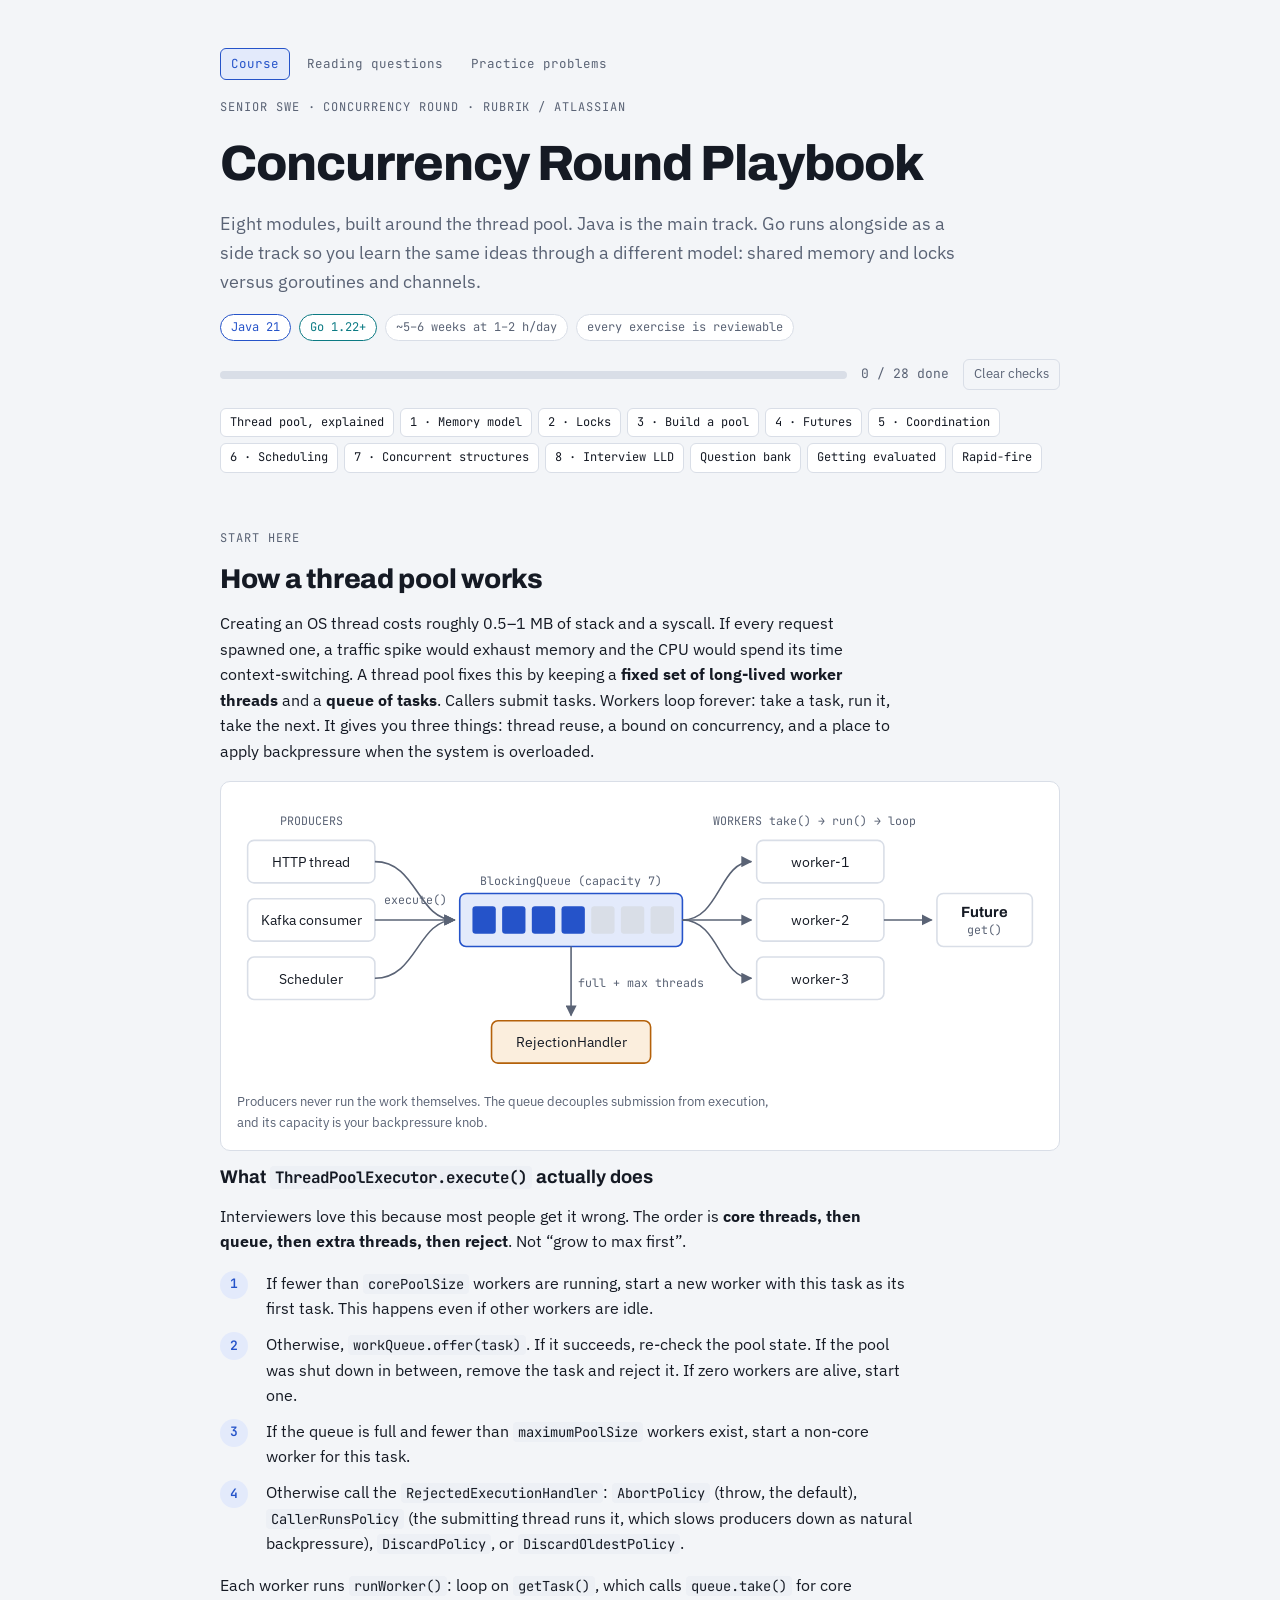
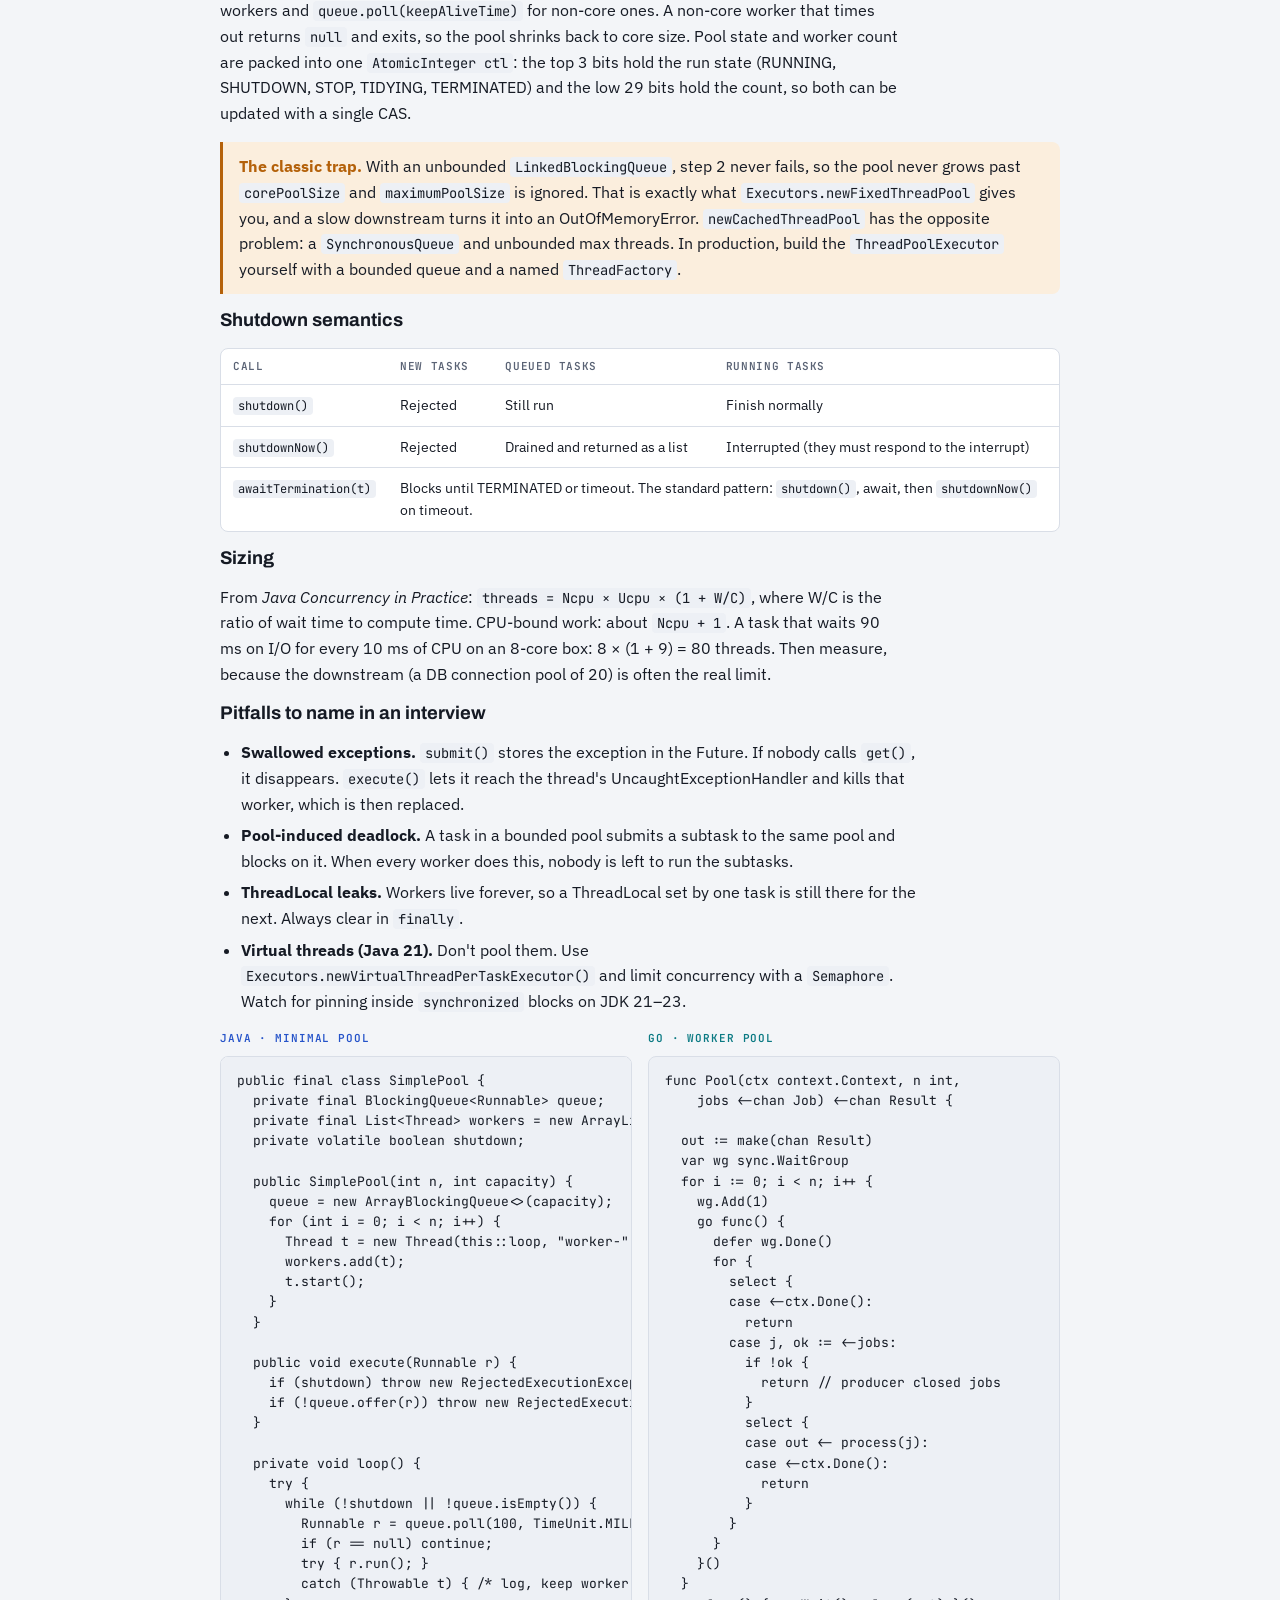
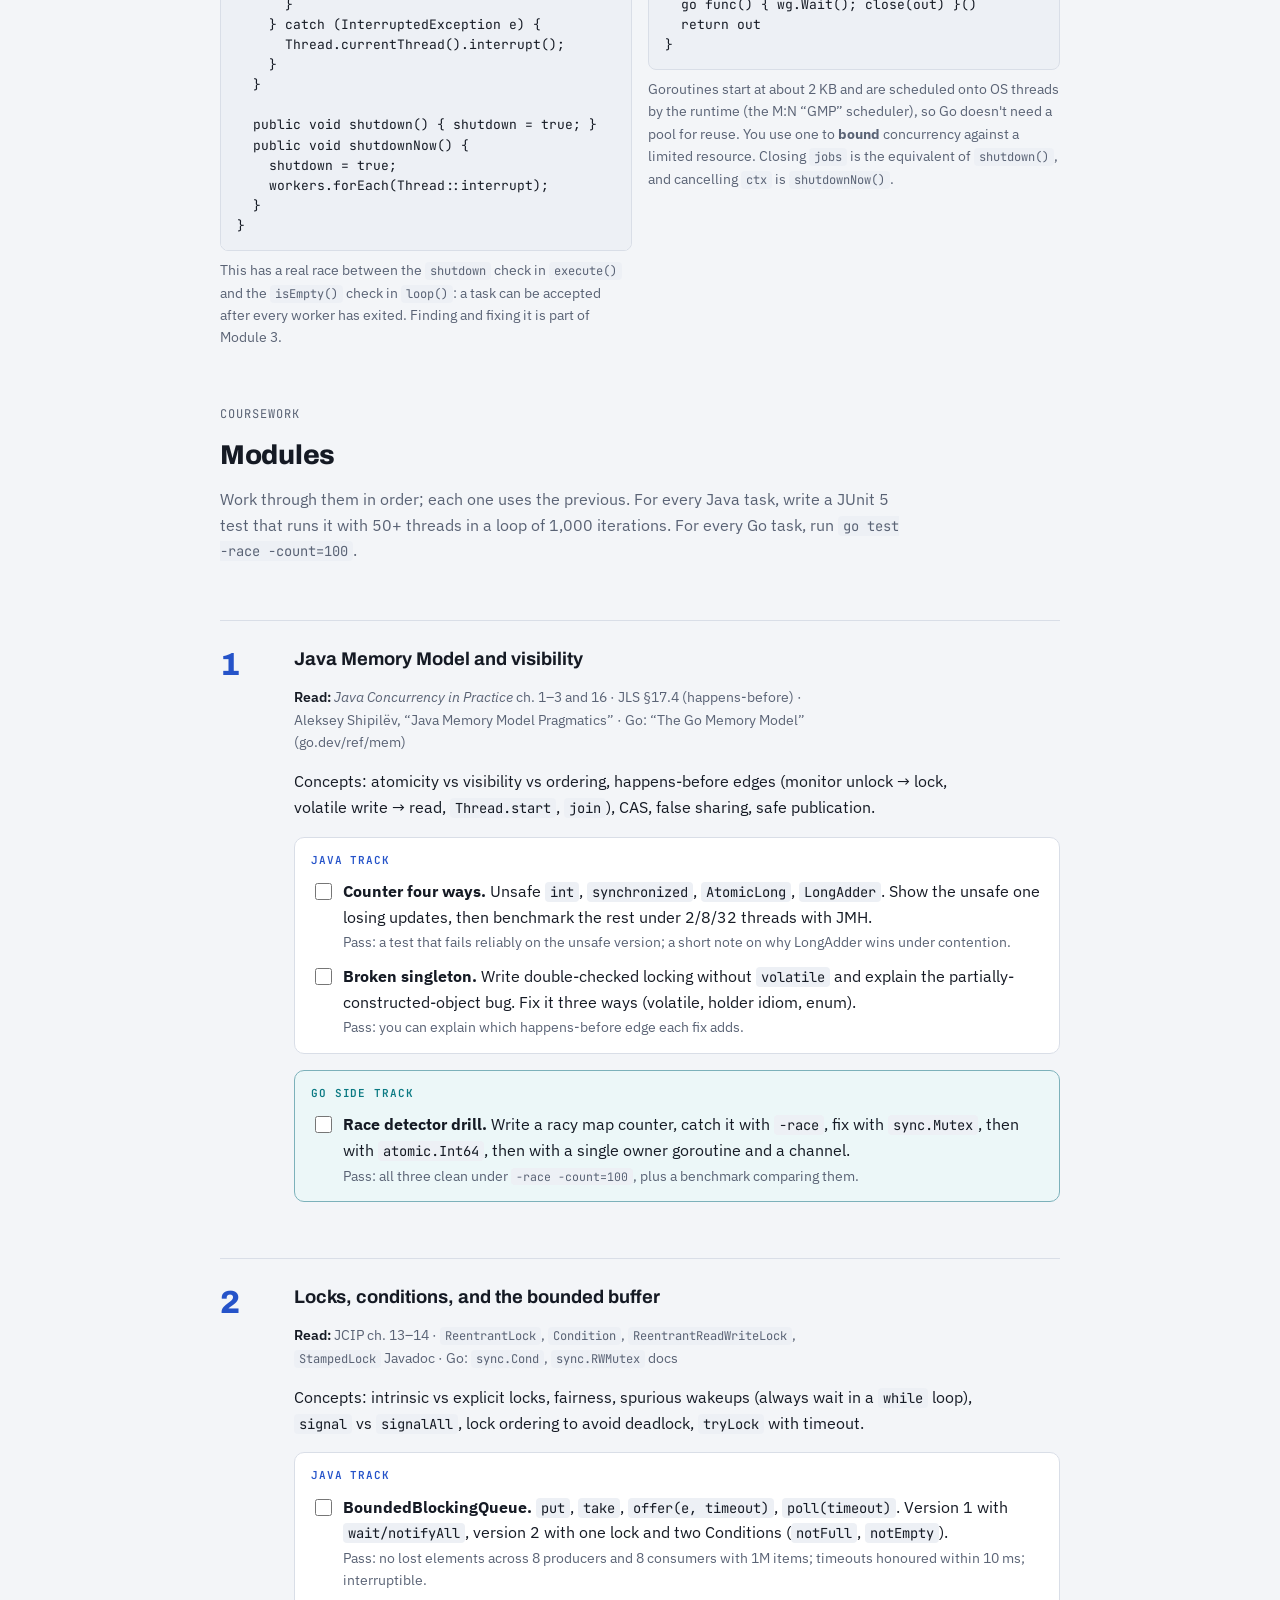
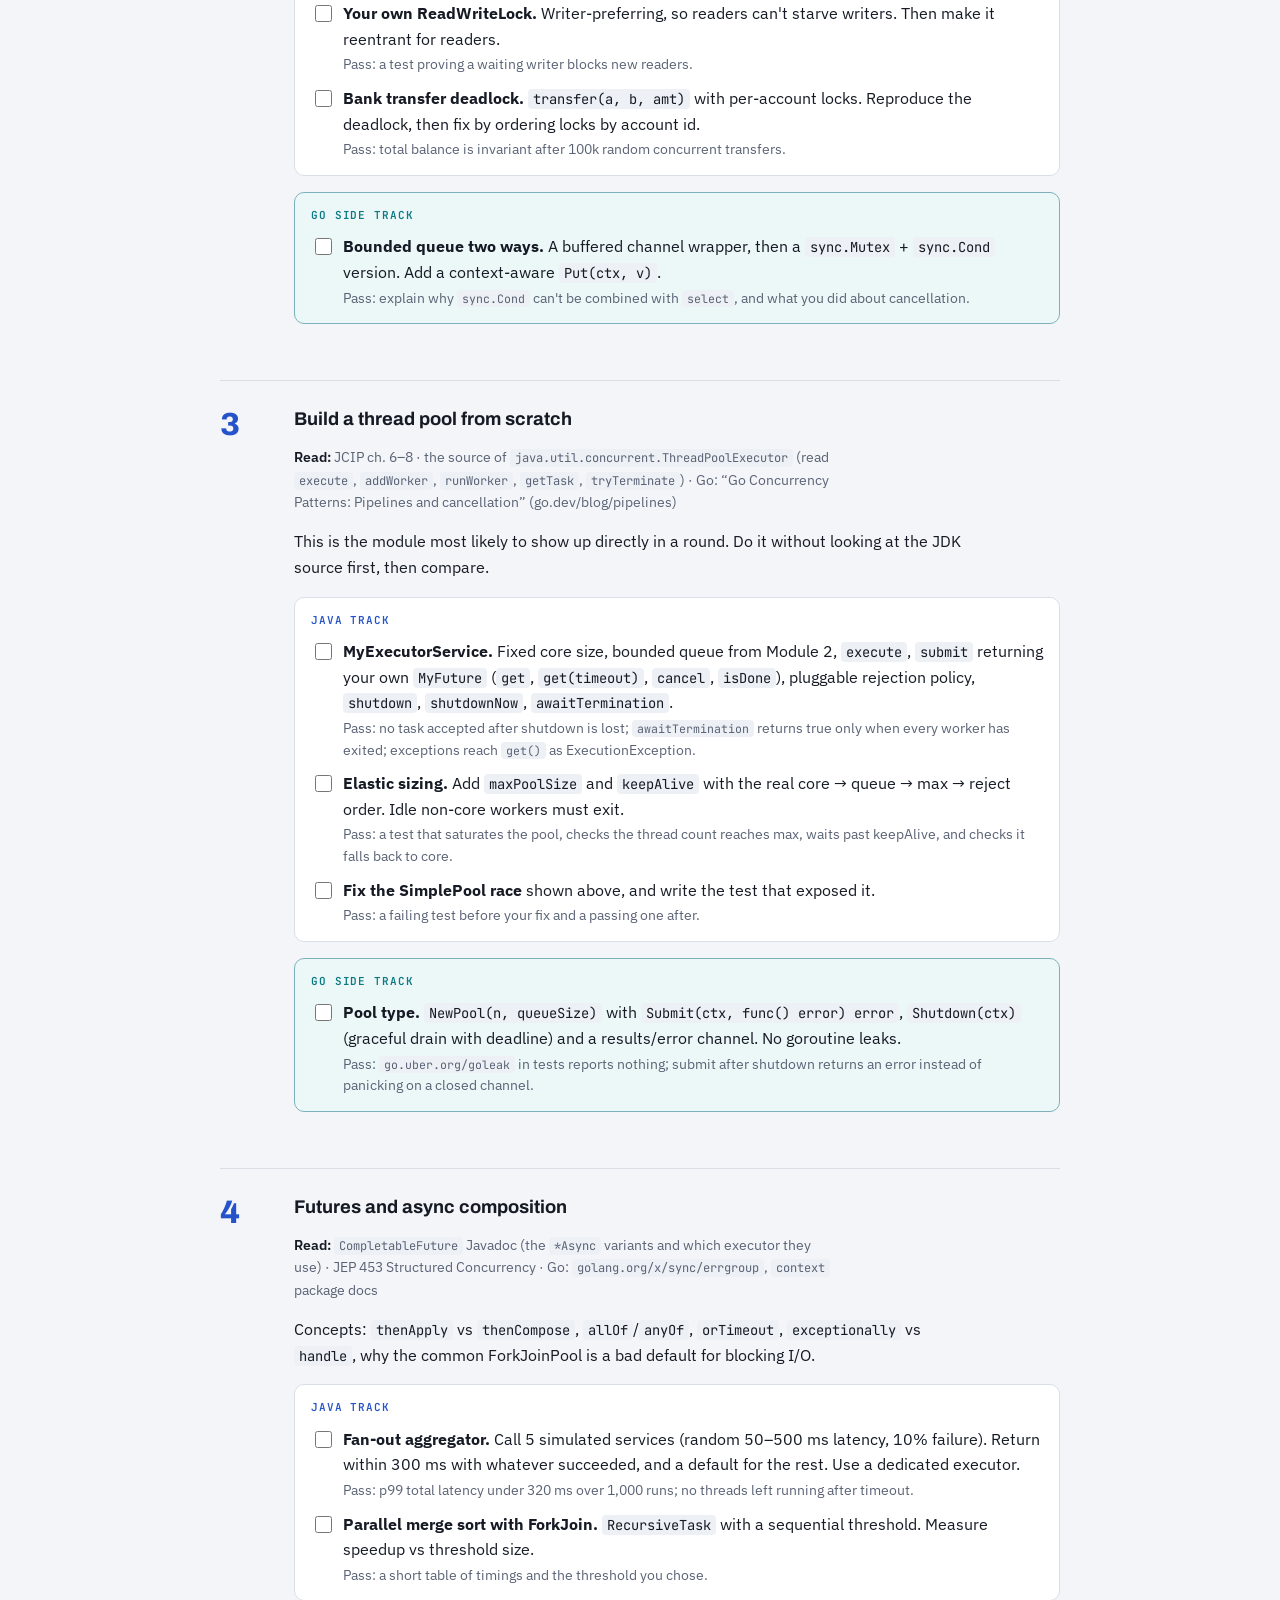
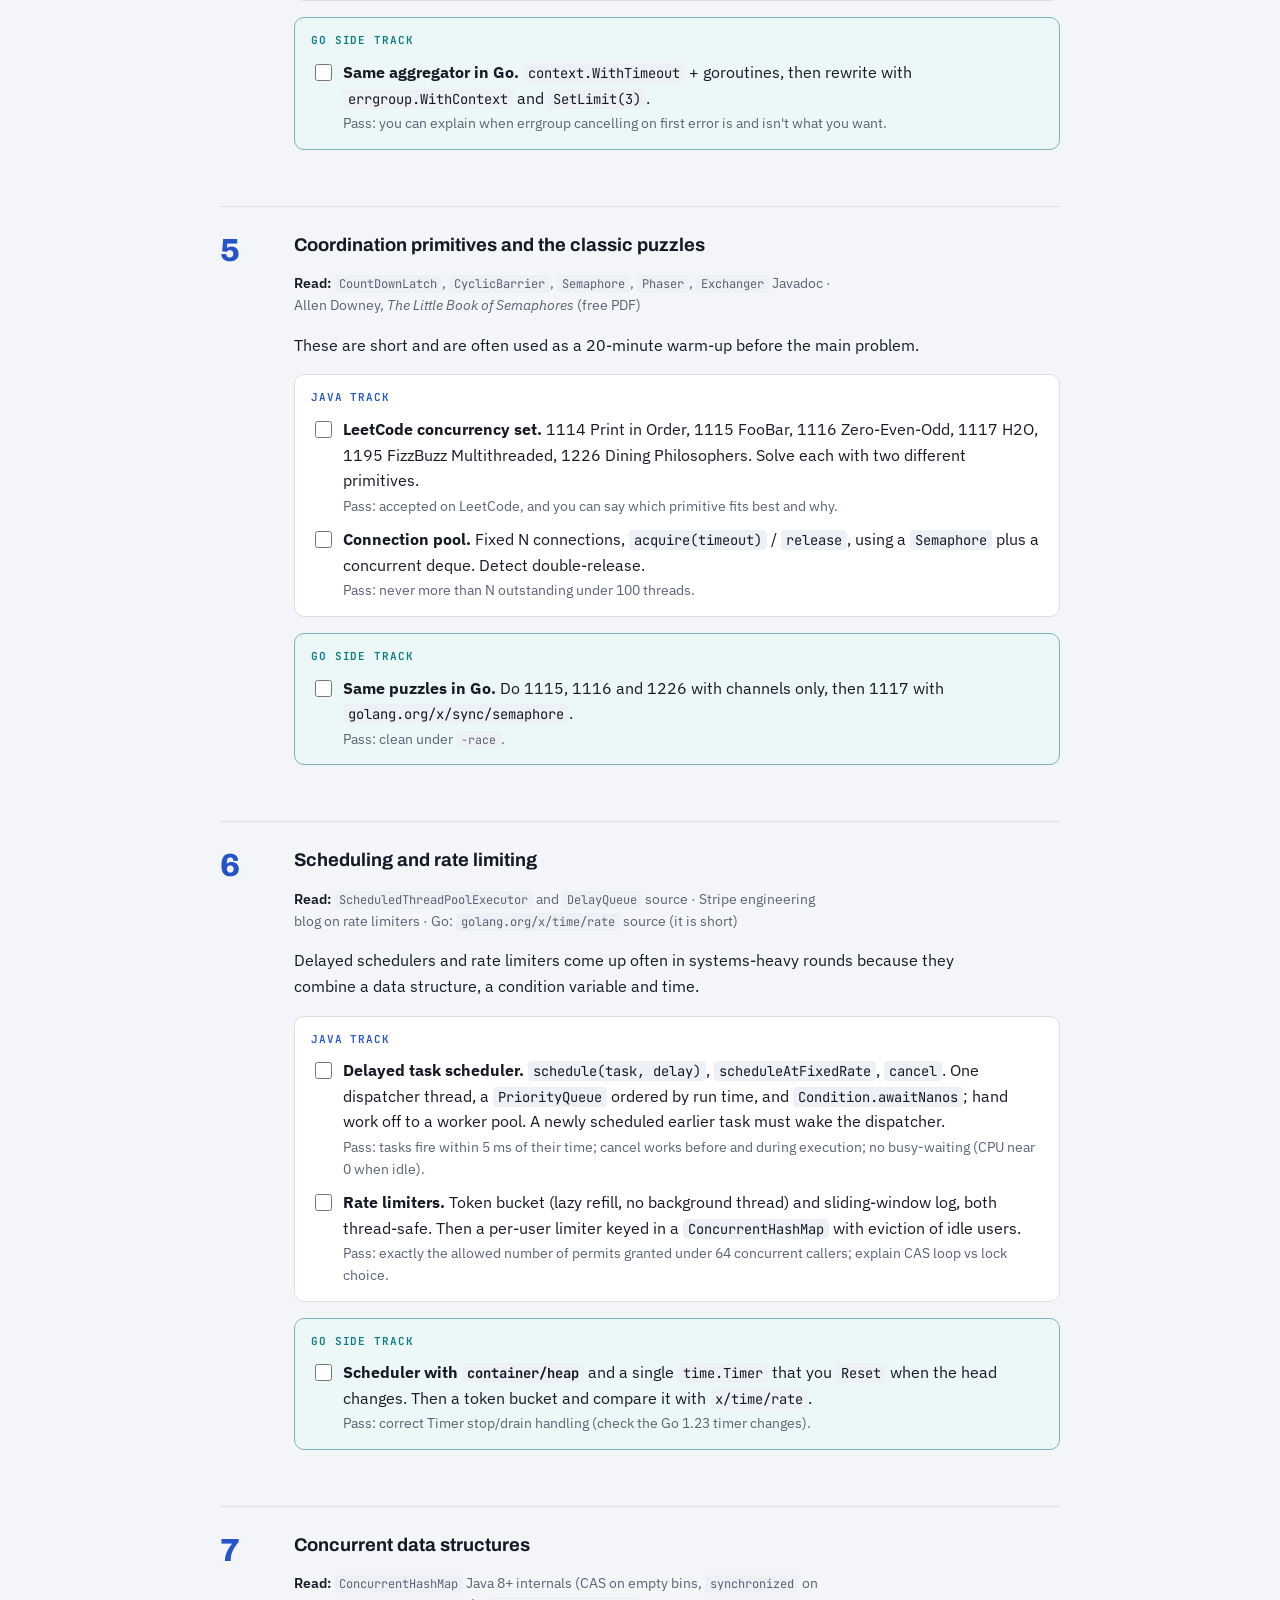
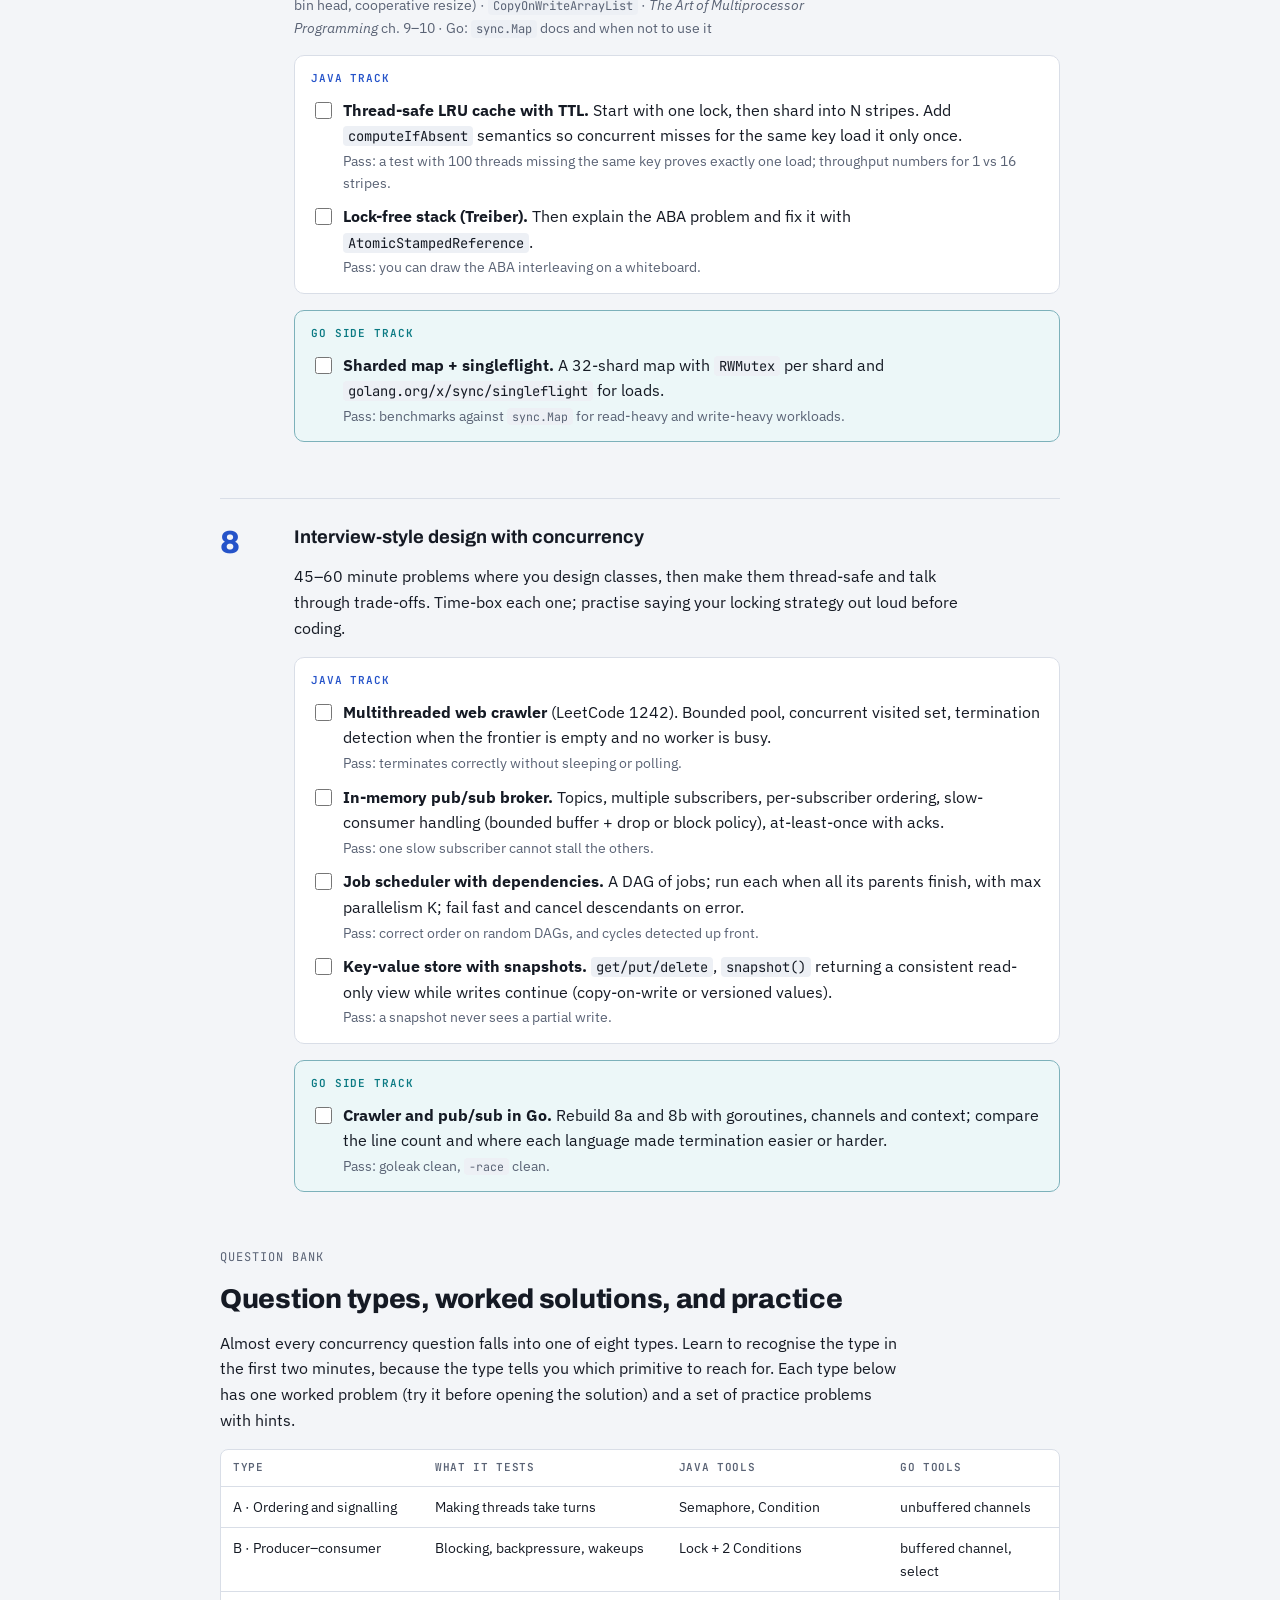
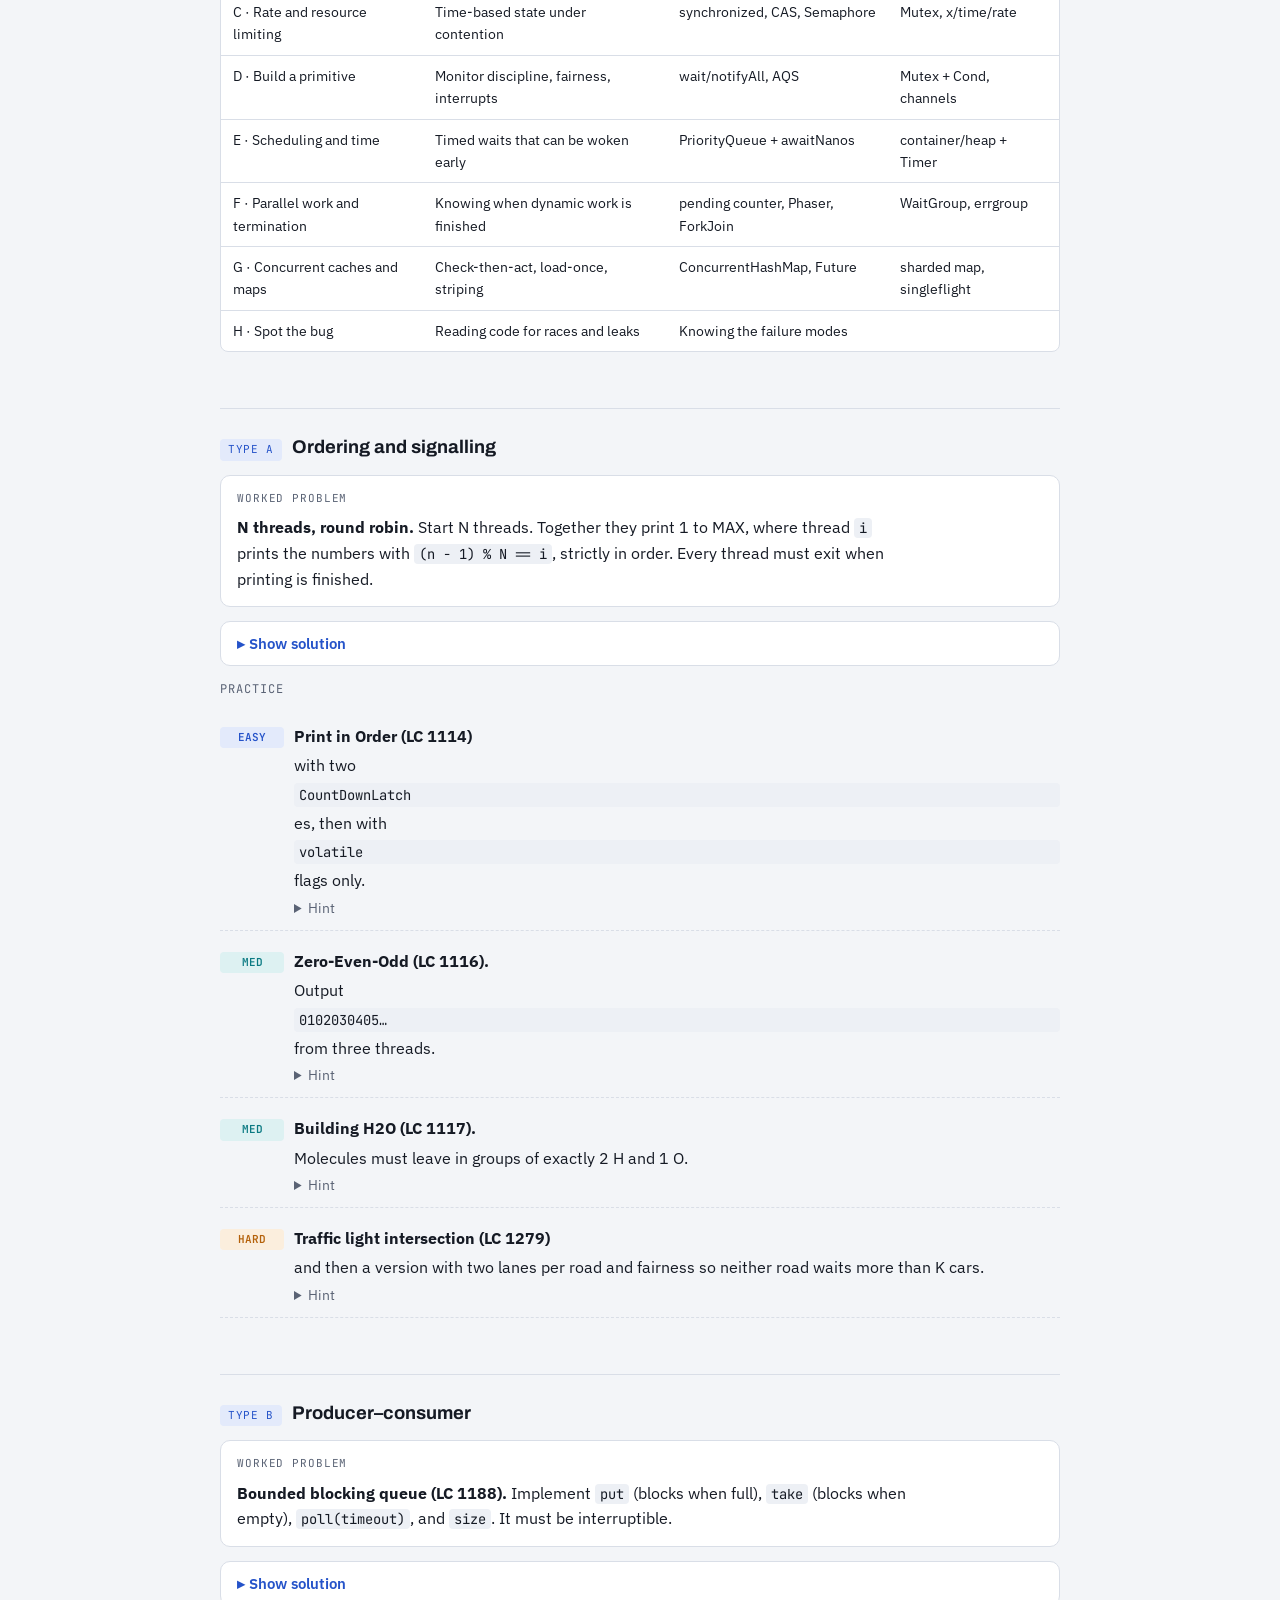
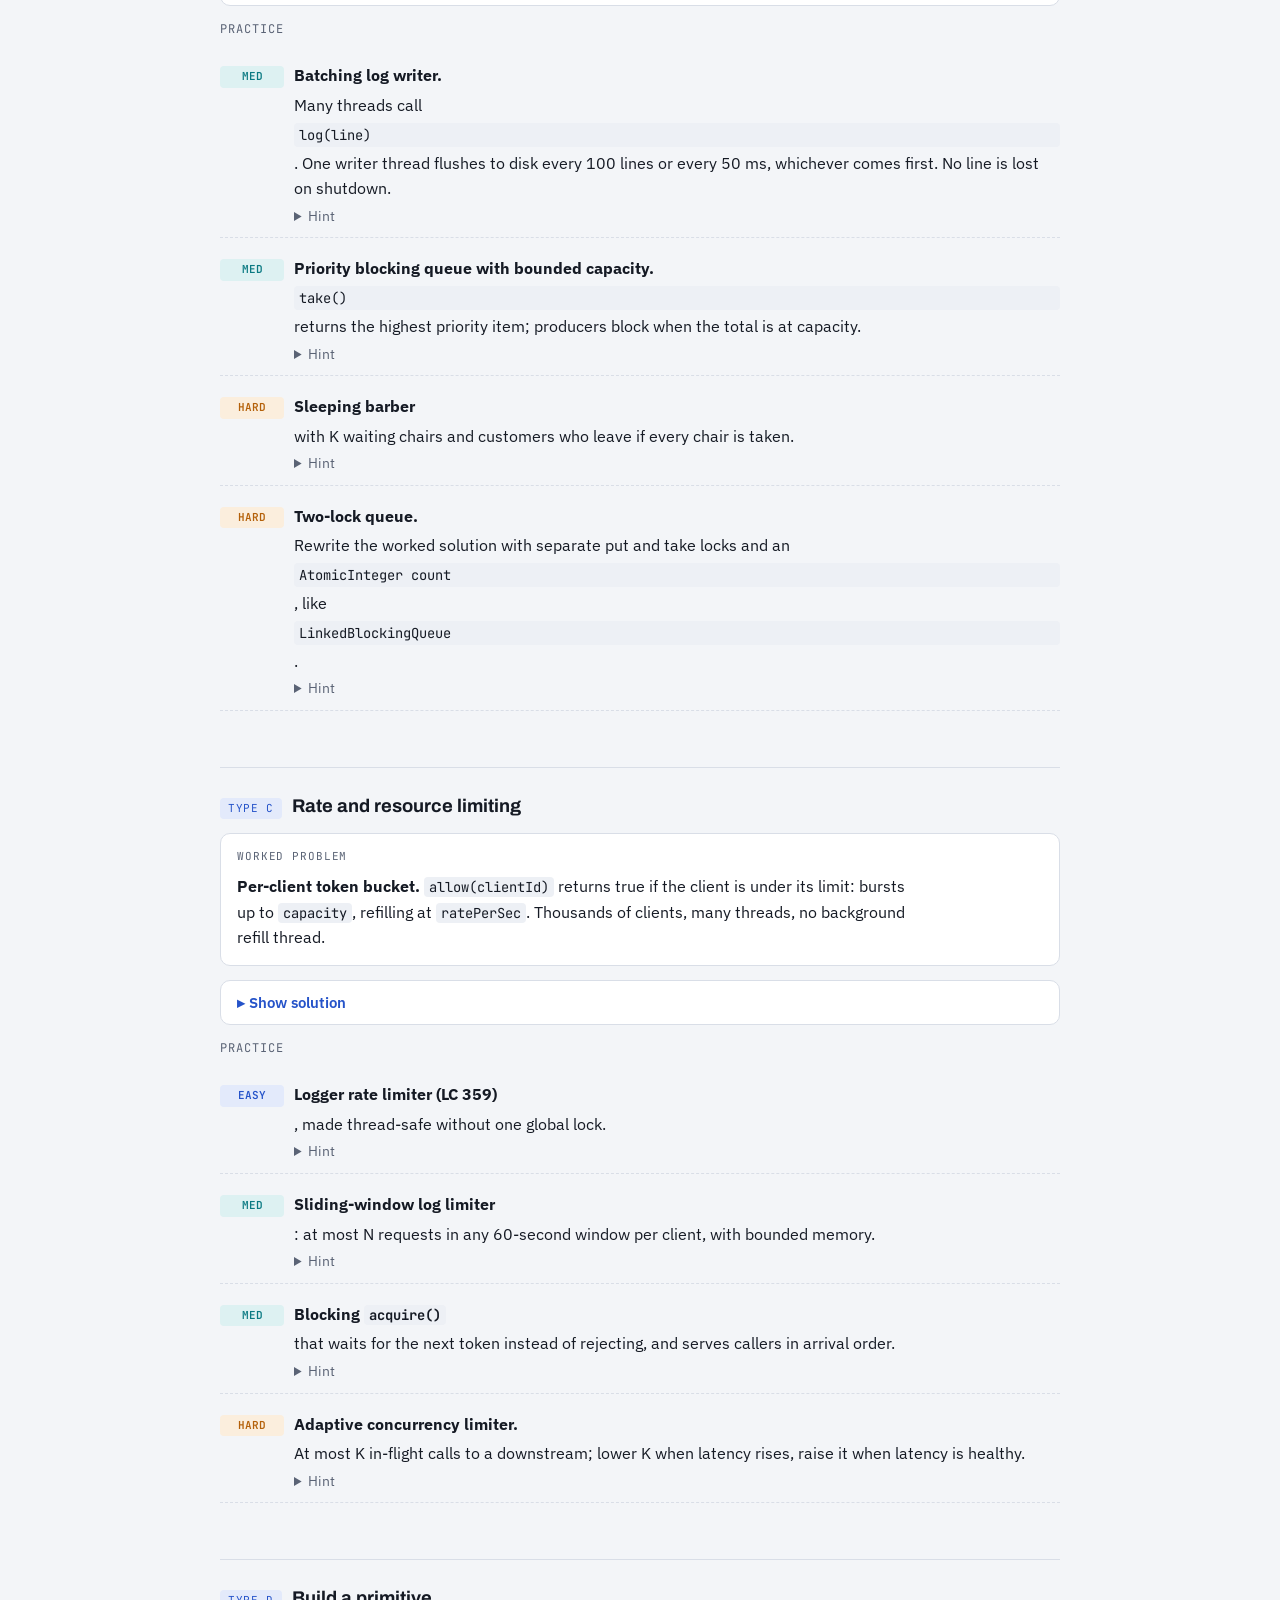
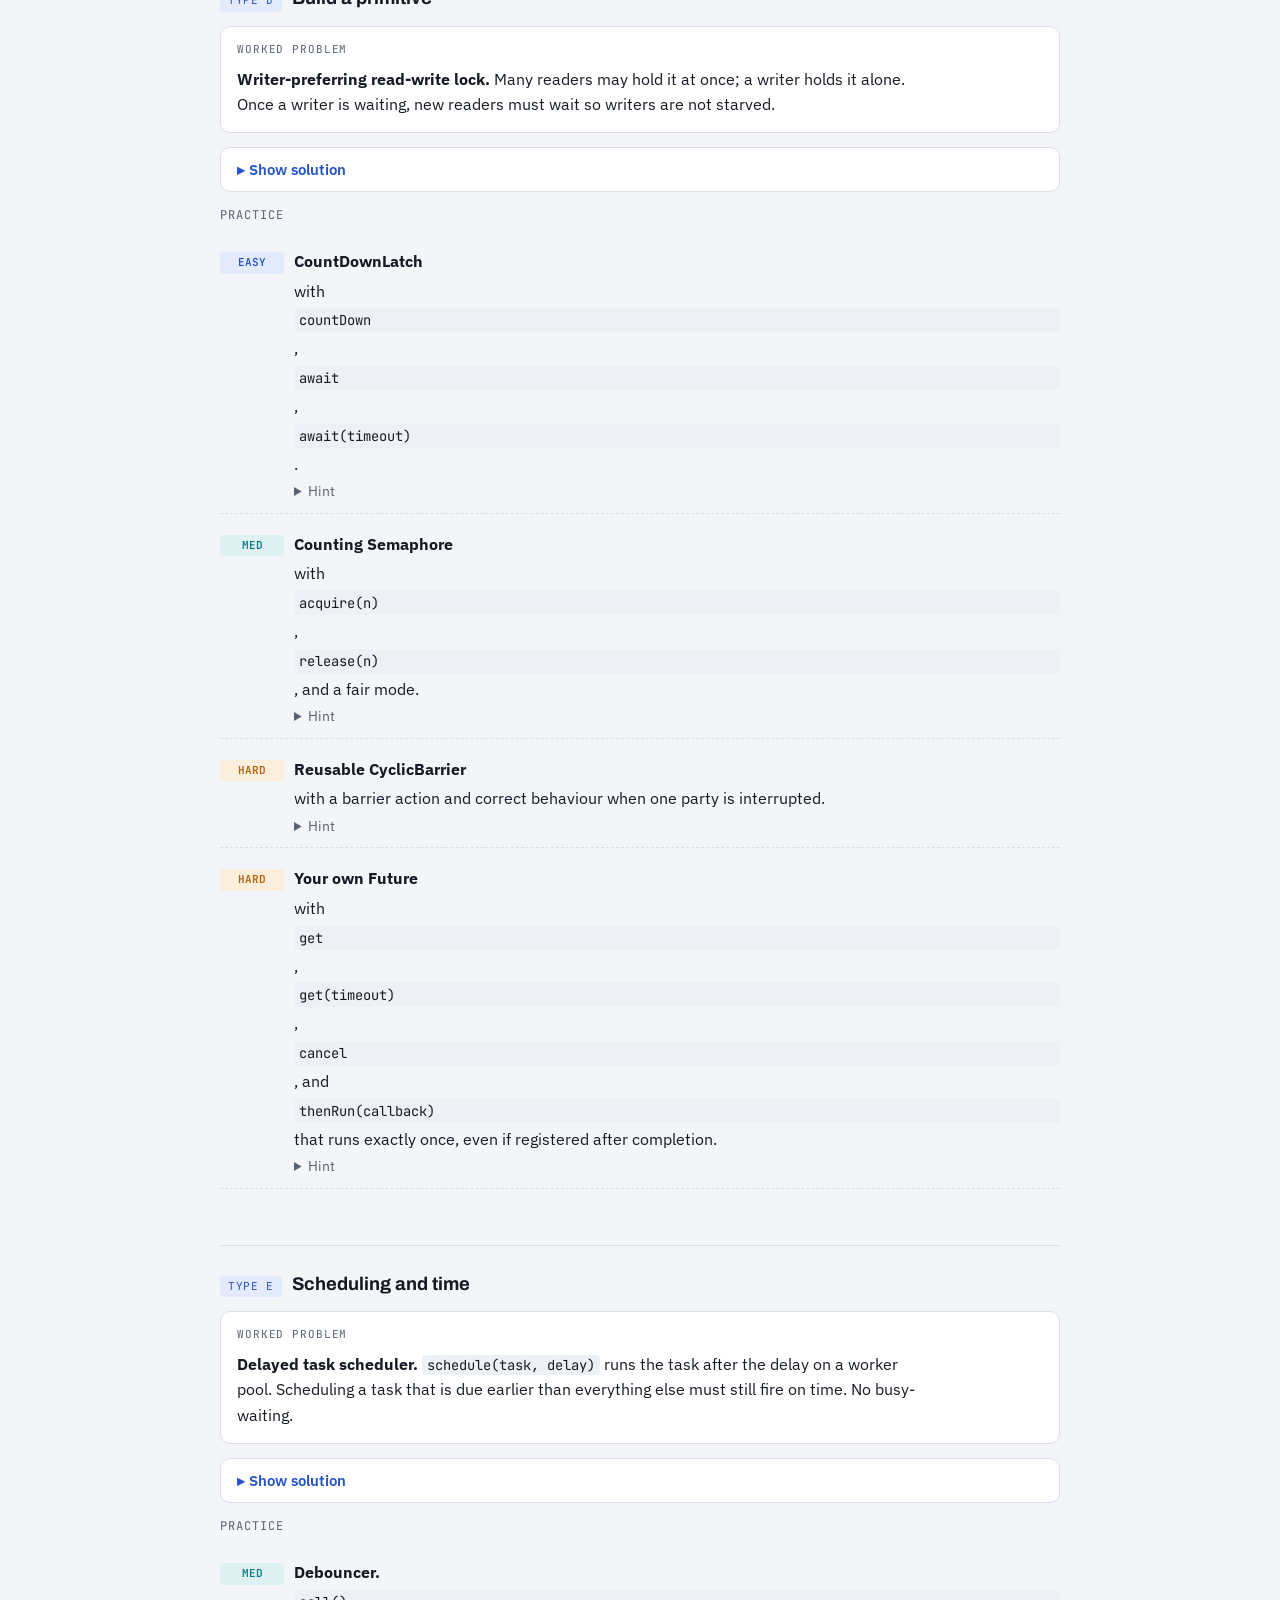
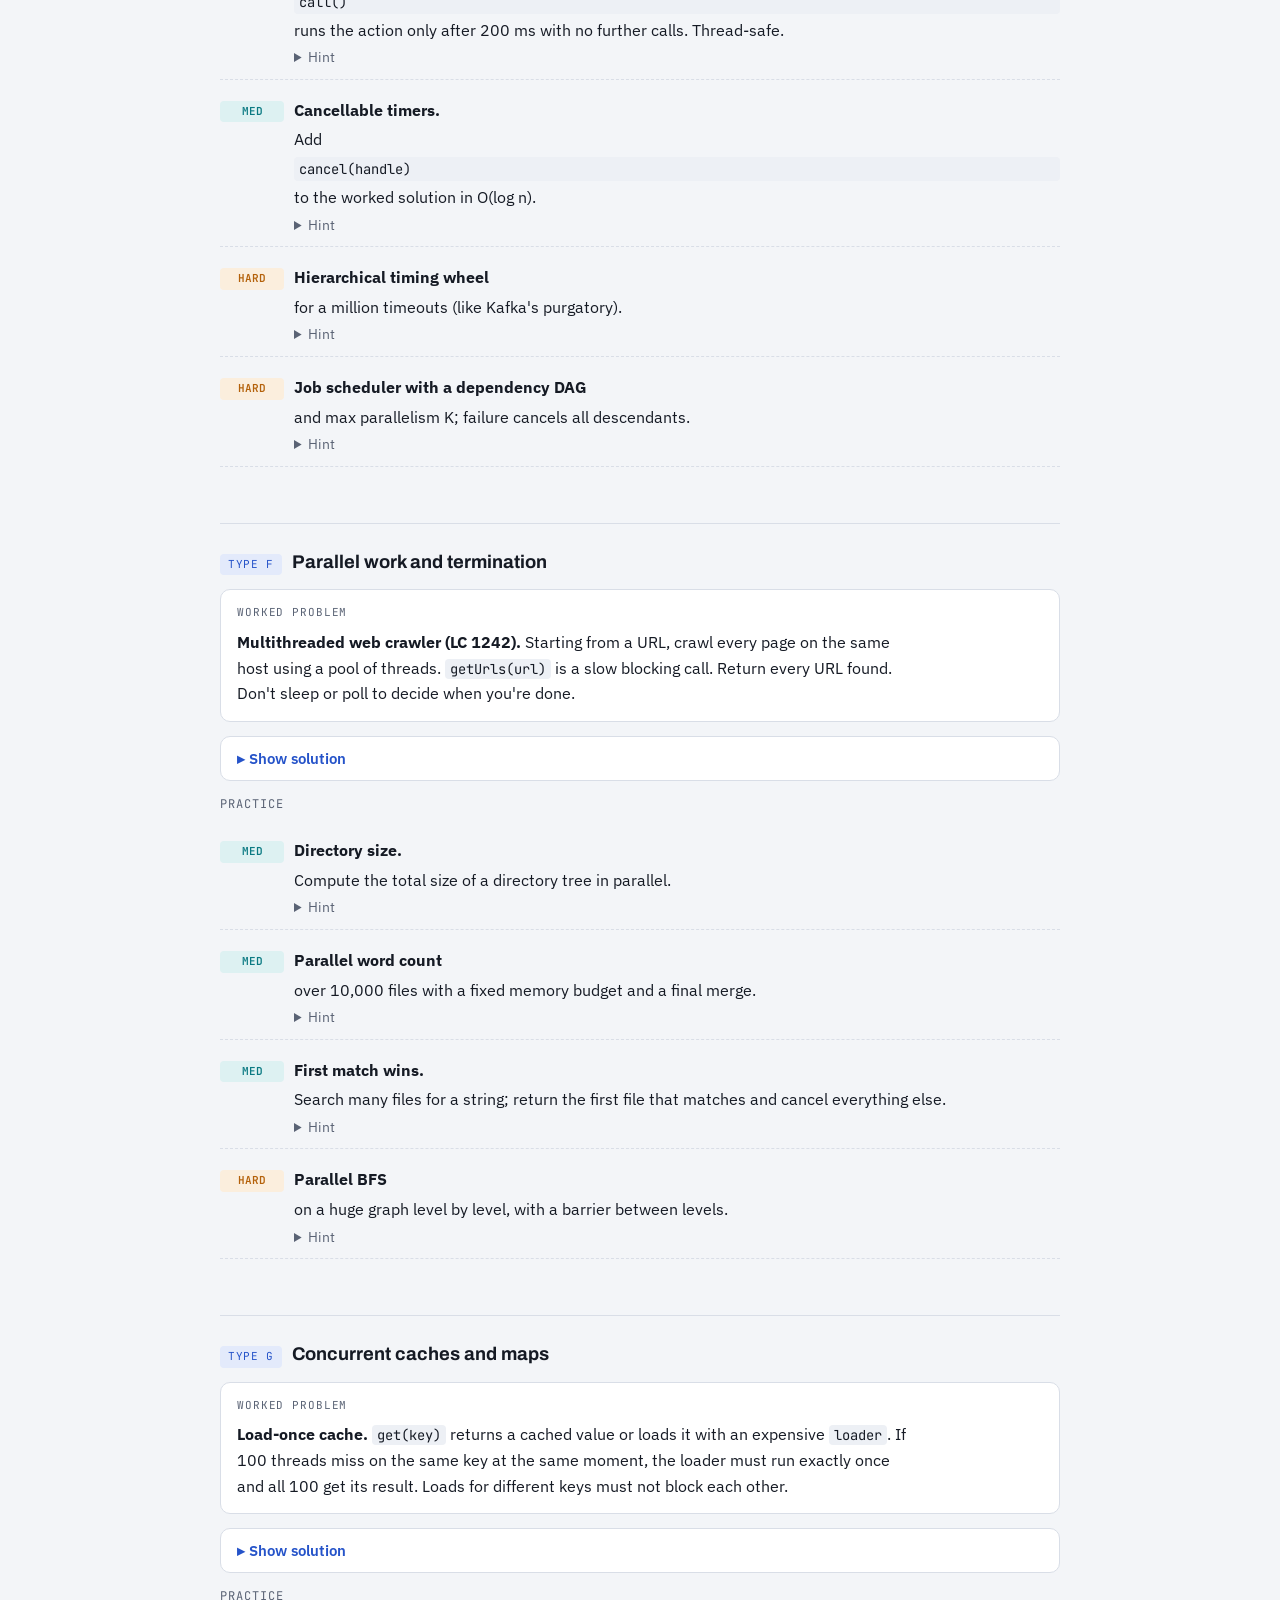
==== commit e135aff3: "Add reading questions and practice problems to concurrency course Co-Authored-By: Claude Opus 5.5 <n" ====
--- a/concurrency-prep/index.html
+++ b/concurrency-prep/index.html
@@ -155,6 +155,10 @@
 .practice details p { font-size: 13.5px; color: var(--muted); margin-top: 4px; }
 .bug { display: flex; flex-direction: column; gap: 8px; }
 
+.sitenav { display: flex; flex-wrap: wrap; gap: 6px; align-items: center; }
+.sitenav a { font-family: var(--f-mono); font-size: 12.5px; text-decoration: none; color: var(--muted); padding: 5px 10px; border-radius: 6px; border: 1px solid transparent; }
+.sitenav a[aria-current="page"] { color: var(--accent); border-color: var(--accent); background: var(--accent-soft); }
+.sitenav a:hover, .sitenav a:focus-visible { color: var(--accent); outline: none; }
 button.reset { font: inherit; font-size: 13px; background: none; border: 1px solid var(--line); color: var(--muted); border-radius: 6px; padding: 4px 10px; cursor: pointer; }
 button.reset:focus-visible { outline: 2px solid var(--accent); outline-offset: 2px; }
 @media (prefers-reduced-motion: reduce) { .bar > span { transition: none; } }
@@ -165,6 +169,9 @@
 <div class="wrap">
 
 <header class="hero">
+  <nav class="sitenav" aria-label="Course pages">
+    <a href="./" aria-current="page">Course</a><a href="reading.html">Reading questions</a><a href="practice.html">Practice problems</a>
+  </nav>
   <span class="eyebrow">Senior SWE · Concurrency round · Rubrik / Atlassian</span>
   <h1>Concurrency Round Playbook</h1>
   <p class="lede">Eight modules, built around the thread pool. Java is the main track. Go runs alongside as a side track so you learn the same ideas through a different model: shared memory and locks versus goroutines and channels.</p>
